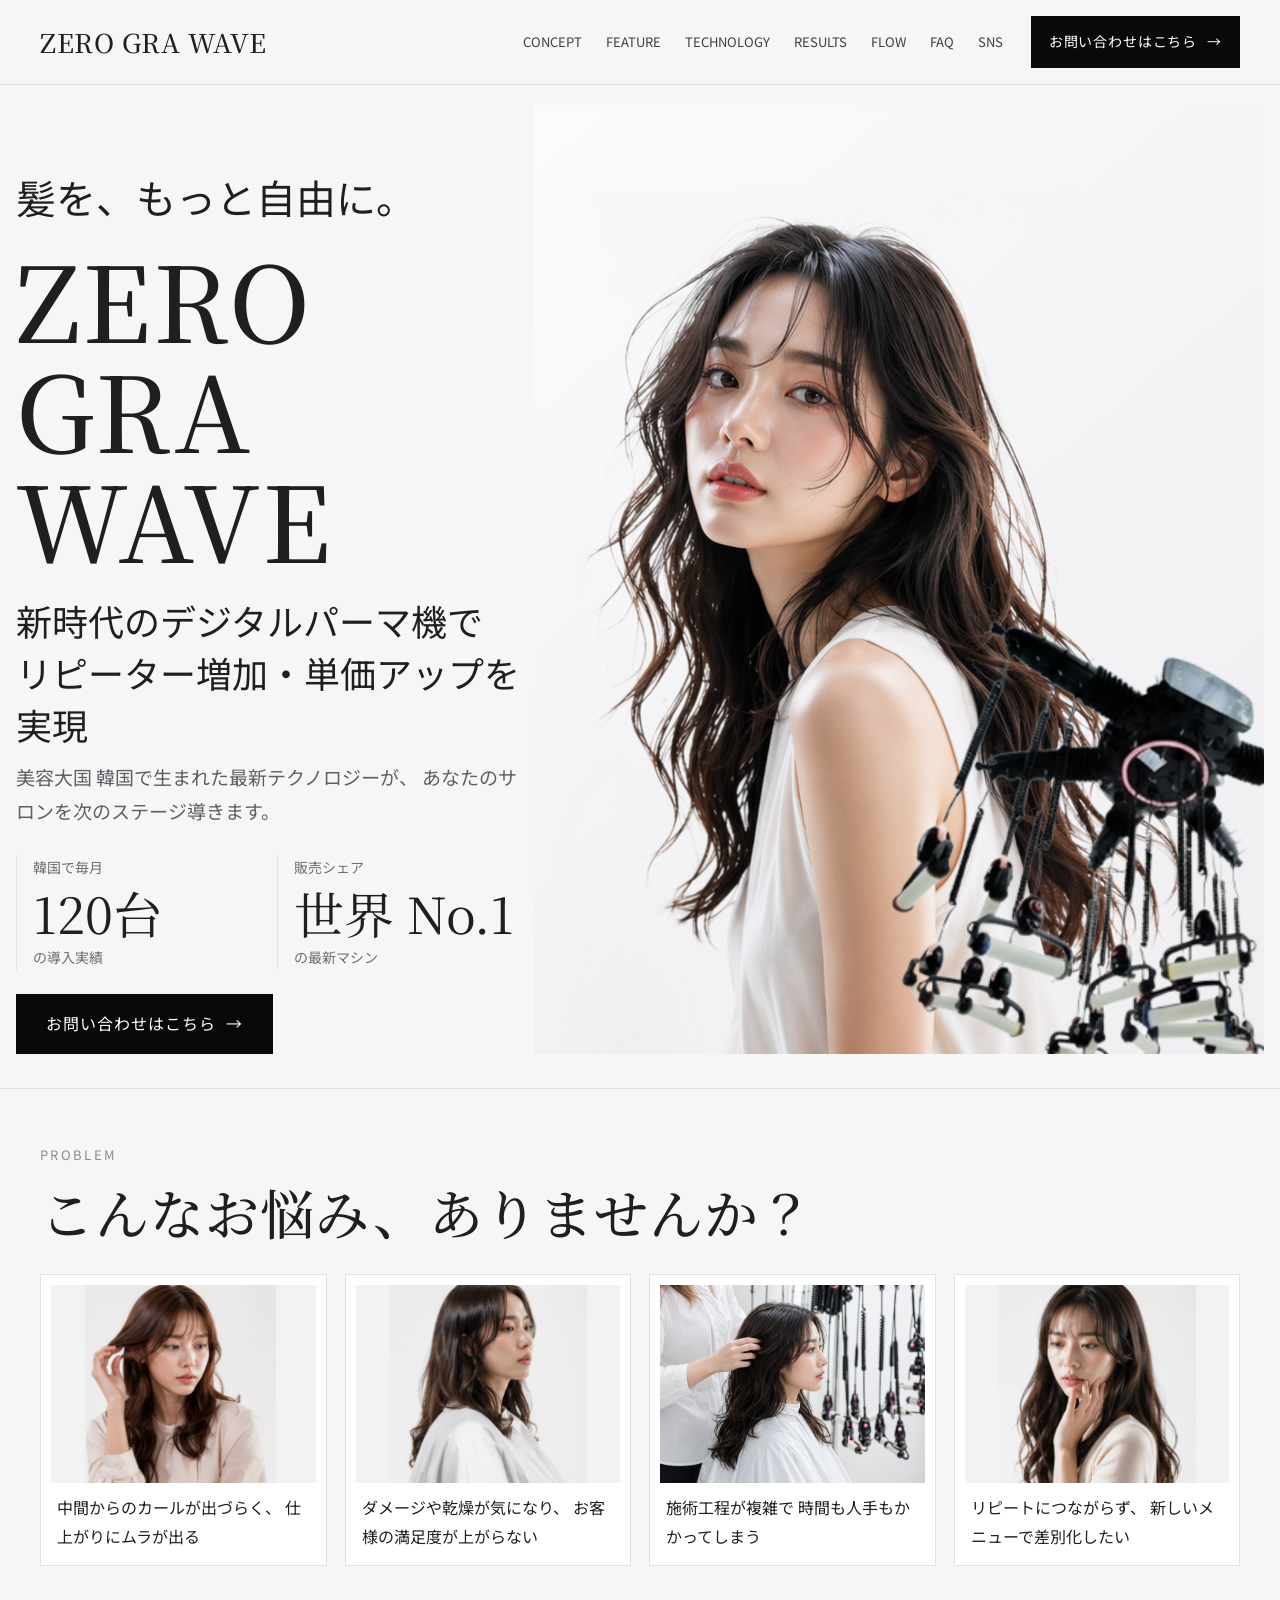
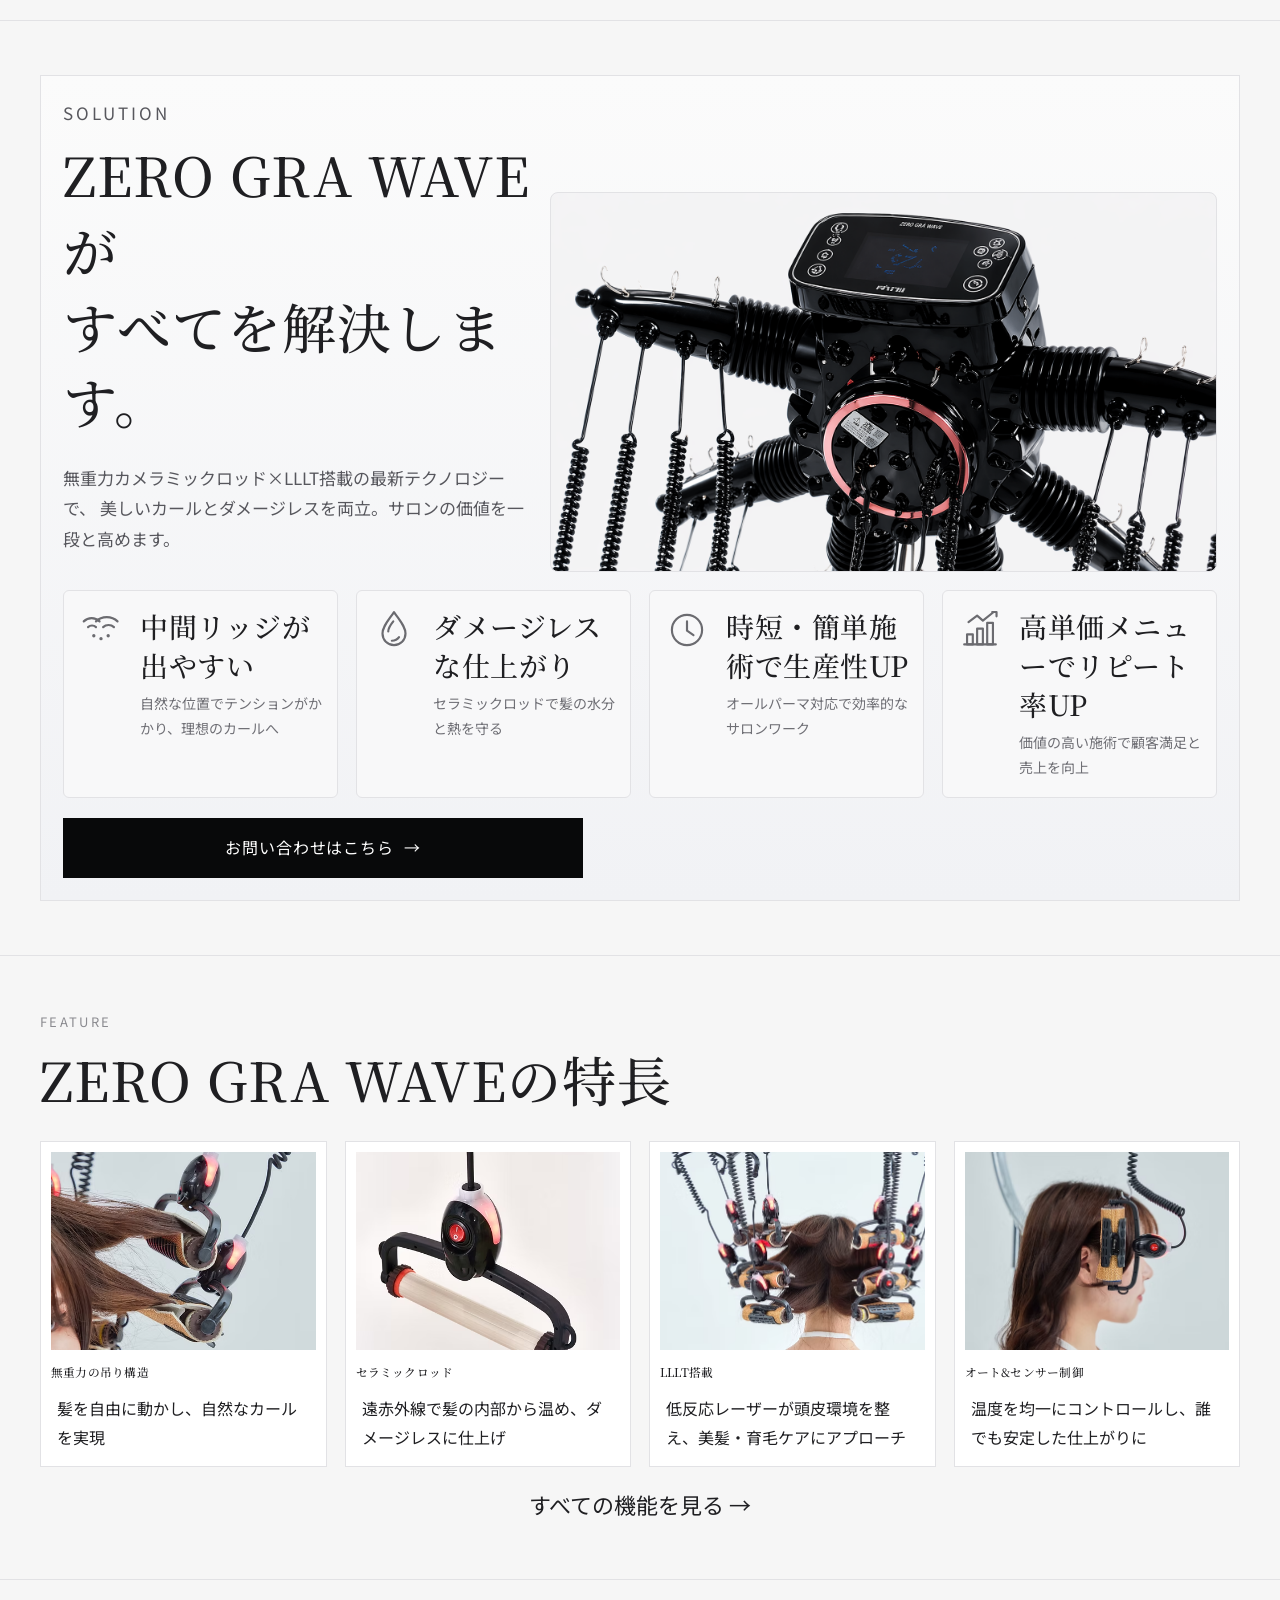
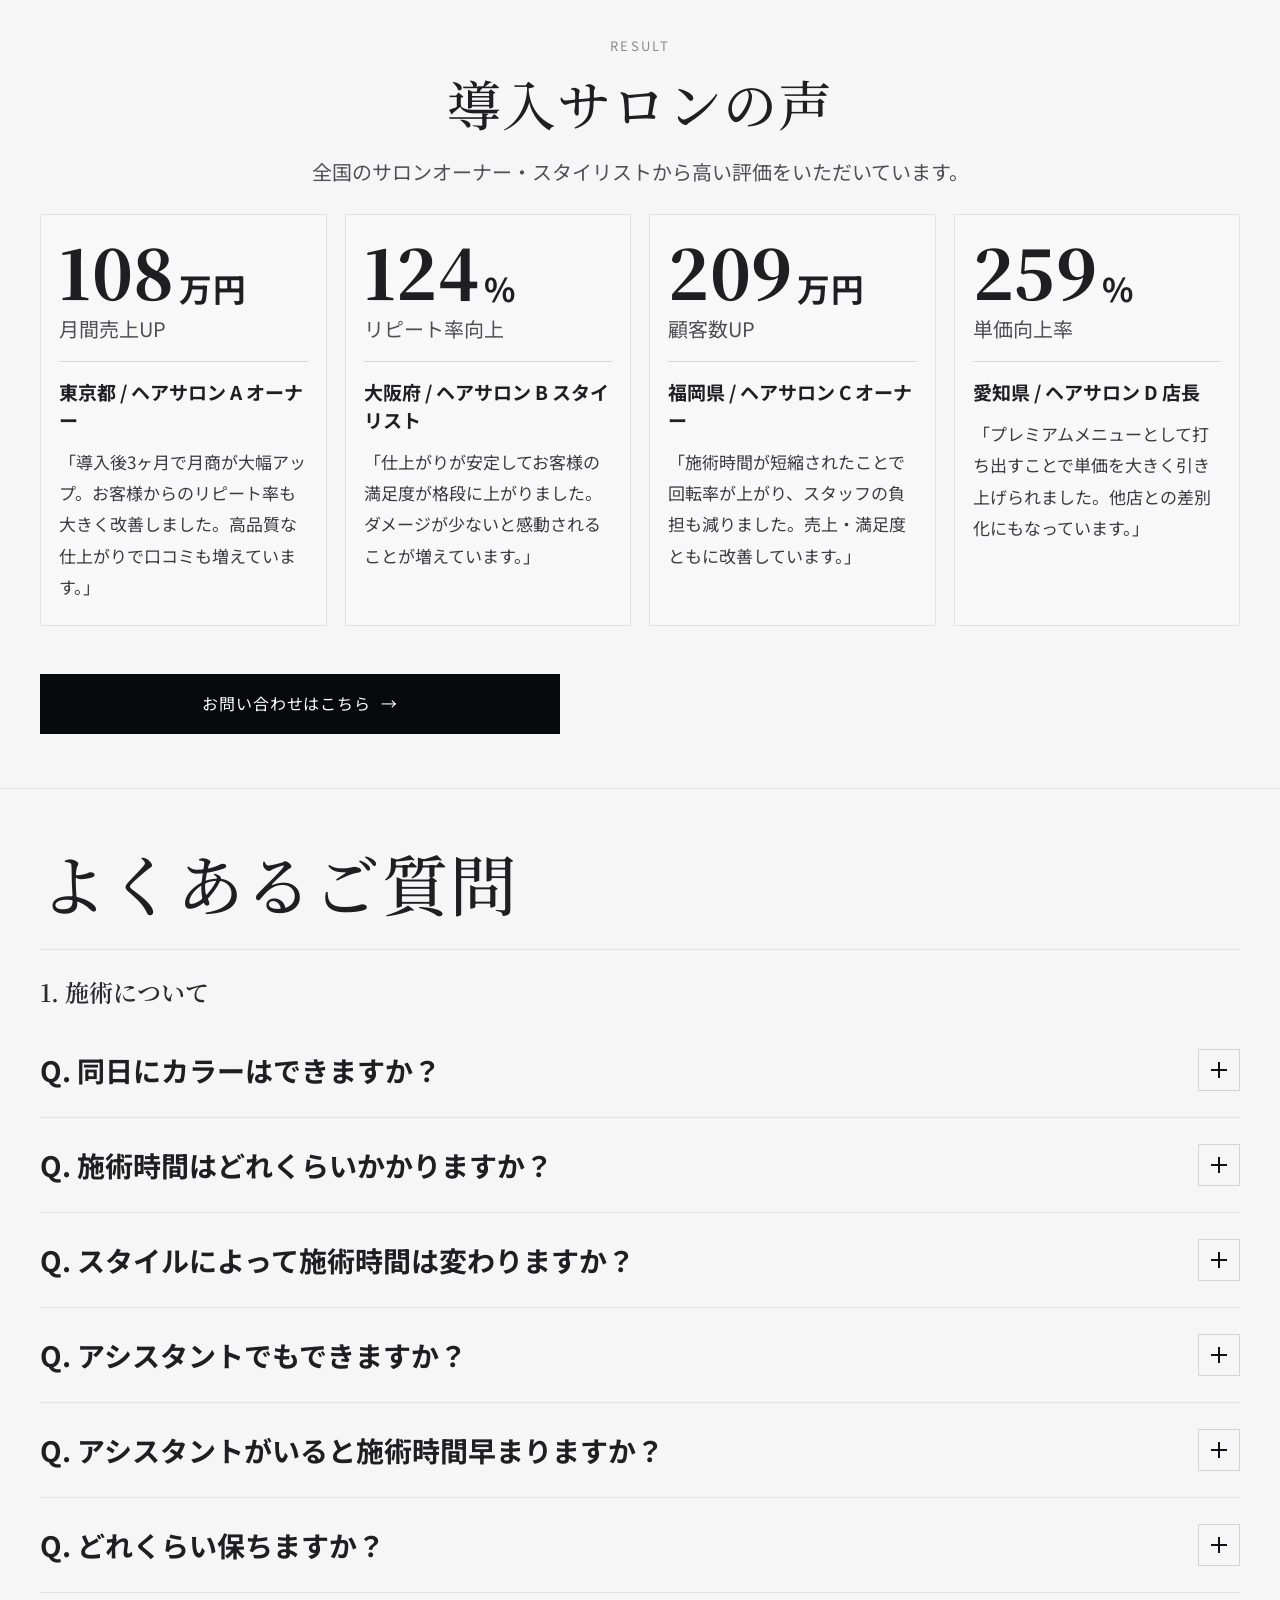
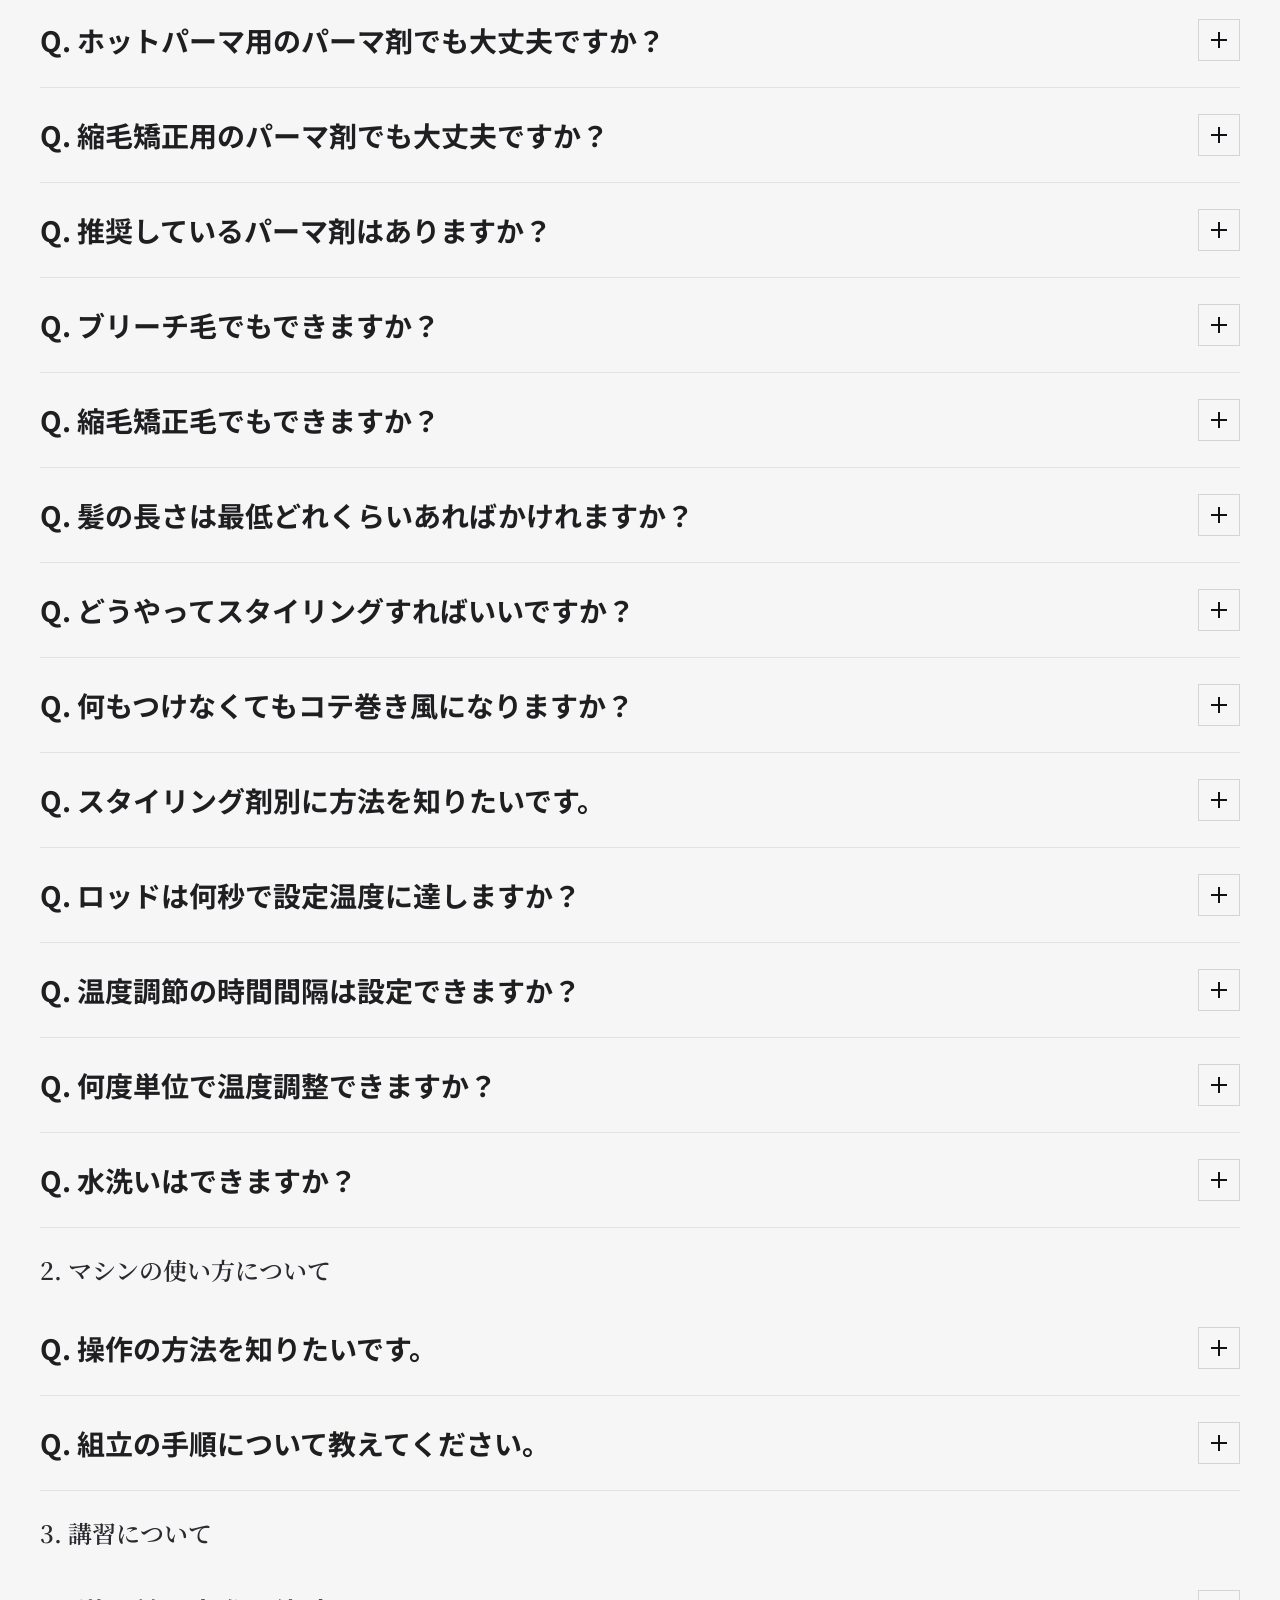
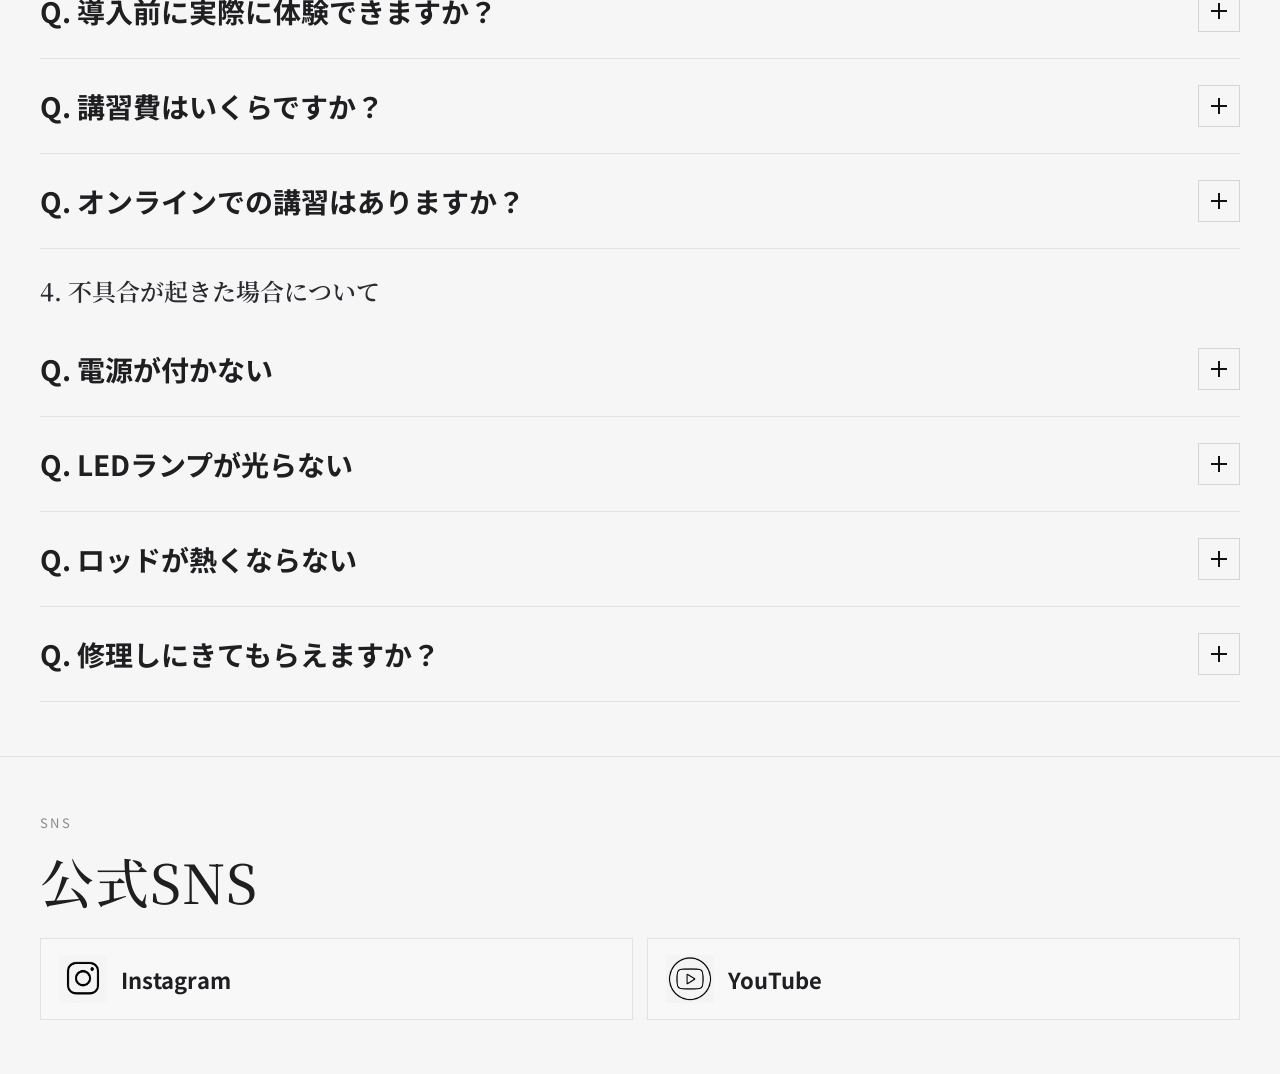
==== zerogra_hp_codex/index.html @ a9824532 "Add files via upload" ====
﻿<!doctype html>
<html lang="ja">
<head>
  <meta charset="UTF-8" />
  <meta name="viewport" content="width=device-width, initial-scale=1.0" />
  <title>ZERO GRA WAVE</title>
  <link rel="preconnect" href="https://fonts.googleapis.com">
  <link rel="preconnect" href="https://fonts.gstatic.com" crossorigin>
  <link href="https://fonts.googleapis.com/css2?family=Noto+Serif+JP:wght@400;500;700&family=Noto+Sans+JP:wght@400;500;700&display=swap" rel="stylesheet">
  <link rel="stylesheet" href="./style.css" />
</head>
<body>
  <header class="site-header">
    <div class="container header-inner">
      <a class="logo" href="#">ZERO GRA WAVE</a>
      <nav class="gnav" aria-label="グローバルナビゲーション">
        <a href="#concept">CONCEPT</a>
        <a href="#feature">FEATURE</a>
        <a href="#technology">TECHNOLOGY</a>
        <a href="#results">RESULTS</a>
        <a href="#flow">FLOW</a>
        <a href="#faq">FAQ</a>
        <a href="#sns">SNS</a>
      </nav>
      <div class="mobile-quick-links" aria-label="モバイルクイックリンク">
        <a href="#faq">FAQ</a>
        <a href="#sns">SNS</a>
      </div>
      <a class="btn btn-sm" href="./contact.html">お問い合わせはこちら</a>
      <button class="menu-btn" aria-label="メニューを開く">☰</button>
    </div>
  </header>

  <main>
    <section class="hero" id="concept">
      <div class="container hero-grid">
        <div class="hero-copy">
          <p class="kicker">髪を、もっと自由に。</p>
          <h1>ZERO GRA<br />WAVE</h1>
          <p class="lead">新時代のデジタルパーマ機で<br />リピーター増加・単価アップを実現</p>
          <p class="sub">美容大国 韓国で生まれた最新テクノロジーが、
            あなたのサロンを次のステージ導きます。</p>

          <div class="stats">
            <div>
              <p class="stats-label">韓国で毎月</p>
              <p class="stats-num">120台</p>
              <p class="stats-label">の導入実績</p>
            </div>
            <div>
              <p class="stats-label">販売シェア</p>
              <p class="stats-num">世界 No.1</p>
              <p class="stats-label">の最新マシン</p>
            </div>
          </div>

          <a class="btn" href="./contact.html">お問い合わせはこちら</a>
        </div>

        <div class="hero-visual" aria-hidden="true">
          <div class="portrait"></div>
          <div class="machine"></div>
        </div>
      </div>
    </section>

    <section class="problem section-block" id="technology">
      <div class="container">
        <p class="section-label">PROBLEM</p>
        <h2>こんなお悩み、ありませんか？</h2>
        <div class="problem-grid">
          <article class="tile">
            <div class="thumb problem-1"></div>
            <p>中間からのカールが出づらく、
              仕上がりにムラが出る</p>
          </article>
          <article class="tile">
            <div class="thumb problem-2"></div>
            <p>ダメージや乾燥が気になり、
              お客様の満足度が上がらない</p>
          </article>
          <article class="tile">
            <div class="thumb problem-3"></div>
            <p>施術工程が複雑で
              時間も人手もかかってしまう</p>
          </article>
          <article class="tile">
            <div class="thumb problem-4"></div>
            <p>リピートにつながらず、
              新しいメニューで差別化したい</p>
          </article>
        </div>
      </div>
    </section>

    <section class="solution section-block" id="flow">
      <div class="container solution-wrap">
        <div class="solution-top">
          <div class="solution-head">
            <p class="section-label">SOLUTION</p>
            <h2>ZERO GRA WAVEが<br />すべてを解決します。</h2>
            <p>無重力カメラミックロッド×LLLT搭載の最新テクノロジーで、
              美しいカールとダメージレスを両立。サロンの価値を一段と高めます。</p>
          </div>
          <div class="solution-machine" aria-hidden="true"></div>
        </div>

        <div class="benefit-grid">
          <article>
            <div class="benefit-item">
              <img src="./assets/icons/icon-ridge.svg" alt="" />
              <div>
                <h3>中間リッジが出やすい</h3>
                <p>自然な位置でテンションがかかり、理想のカールへ</p>
              </div>
            </div>
          </article>
          <article>
            <div class="benefit-item">
              <img src="./assets/icons/icon-drop.svg" alt="" />
              <div>
                <h3>ダメージレスな仕上がり</h3>
                <p>セラミックロッドで髪の水分と熱を守る</p>
              </div>
            </div>
          </article>
          <article>
            <div class="benefit-item">
              <img src="./assets/icons/icon-clock.svg" alt="" />
              <div>
                <h3>時短・簡単施術で生産性UP</h3>
                <p>オールパーマ対応で効率的なサロンワーク</p>
              </div>
            </div>
          </article>
          <article>
            <div class="benefit-item">
              <img src="./assets/icons/icon-growth.svg" alt="" />
              <div>
                <h3>高単価メニューでリピート率UP</h3>
                <p>価値の高い施術で顧客満足と売上を向上</p>
              </div>
            </div>
          </article>
        </div>

        <a class="btn btn-wide" href="./contact.html">お問い合わせはこちら</a>
      </div>
    </section>

    <section class="feature section-block" id="feature">
      <div class="container">
        <p class="section-label">FEATURE</p>
        <h2>ZERO GRA WAVEの特長</h2>
        <div class="feature-grid">
          <article class="card">
            <div class="thumb feature-1"></div>
            <div class="card-copy">
              <h3>無重力の吊り構造</h3>
              <p>髪を自由に動かし、自然なカールを実現</p>
            </div>
          </article>
          <article class="card">
            <div class="thumb feature-2"></div>
            <div class="card-copy">
              <h3>セラミックロッド</h3>
              <p>遠赤外線で髪の内部から温め、ダメージレスに仕上げ</p>
            </div>
          </article>
          <article class="card">
            <div class="thumb feature-3"></div>
            <div class="card-copy">
              <h3>LLLT搭載</h3>
              <p>低反応レーザーが頭皮環境を整え、美髪・育毛ケアにアプローチ</p>
            </div>
          </article>
          <article class="card">
            <div class="thumb feature-4"></div>
            <div class="card-copy">
              <h3>オート&センサー制御</h3>
              <p>温度を均一にコントロールし、誰でも安定した仕上がりに</p>
            </div>
          </article>
        </div>
        <a class="text-link" href="#">すべての機能を見る →</a>
      </div>
    </section>

    <section class="results section-block" id="results">
      <div class="container">
        <p class="section-label">RESULT</p>
        <h2>導入サロンの声</h2>
        <p class="results-intro">全国のサロンオーナー・スタイリストから高い評価をいただいています。</p>
        <div class="results-grid">
          <article class="voice">
            <p class="result-metric">108<span>万円</span></p>
            <p class="result-label">月間売上UP</p>
            <p class="result-owner">東京都 / ヘアサロン A オーナー</p>
            <p class="result-quote">「導入後3ヶ月で月商が大幅アップ。お客様からのリピート率も大きく改善しました。高品質な仕上がりで口コミも増えています。」</p>
          </article>
          <article class="voice">
            <p class="result-metric">124<span>%</span></p>
            <p class="result-label">リピート率向上</p>
            <p class="result-owner">大阪府 / ヘアサロン B スタイリスト</p>
            <p class="result-quote">「仕上がりが安定してお客様の満足度が格段に上がりました。ダメージが少ないと感動されることが増えています。」</p>
          </article>
          <article class="voice">
            <p class="result-metric">209<span>万円</span></p>
            <p class="result-label">顧客数UP</p>
            <p class="result-owner">福岡県 / ヘアサロン C オーナー</p>
            <p class="result-quote">「施術時間が短縮されたことで回転率が上がり、スタッフの負担も減りました。売上・満足度ともに改善しています。」</p>
          </article>
          <article class="voice">
            <p class="result-metric">259<span>%</span></p>
            <p class="result-label">単価向上率</p>
            <p class="result-owner">愛知県 / ヘアサロン D 店長</p>
            <p class="result-quote">「プレミアムメニューとして打ち出すことで単価を大きく引き上げられました。他店との差別化にもなっています。」</p>
          </article>
        </div>

        <div class="cta-last">
          <a class="btn btn-wide" href="./contact.html">お問い合わせはこちら</a>
        </div>
      </div>
    </section>

    <section class="faq section-block" id="faq">
      <div class="container">
        <h2>よくあるご質問</h2>

        <div class="faq-list">
          <p class="faq-group-title">1. 施術について</p>

          <details class="faq-item">
            <summary>
              <span class="faq-question">Q. 同日にカラーはできますか？</span>
              <span class="faq-toggle" aria-hidden="true"></span>
            </summary>
            <div class="faq-answer">
              A. 可能です。トーンダウン〜明度そのままは同日可能です。かなりのトーンアップの場合は明度別の日がおすすめです。
            </div>
          </details>

          <details class="faq-item">
            <summary>
              <span class="faq-question">Q. 施術時間はどれくらいかかりますか？</span>
              <span class="faq-toggle" aria-hidden="true"></span>
            </summary>
            <div class="faq-answer">
              A. カットとパーマで2h〜3h程度です。
            </div>
          </details>

          <details class="faq-item">
            <summary>
              <span class="faq-question">Q. スタイルによって施術時間は変わりますか？</span>
              <span class="faq-toggle" aria-hidden="true"></span>
            </summary>
            <div class="faq-answer">
              A. ロッド数や薬剤放置時間、レングスによるドライの時間により多少の変動があるかと思います。
            </div>
          </details>

          <details class="faq-item">
            <summary>
              <span class="faq-question">Q. アシスタントでもできますか？</span>
              <span class="faq-toggle" aria-hidden="true"></span>
            </summary>
            <div class="faq-answer">
              A. ワインディング、毛髪診断が出来れば可能です。（ベースカットは別）
            </div>
          </details>

          <details class="faq-item">
            <summary>
              <span class="faq-question">Q. アシスタントがいると施術時間早まりますか？</span>
              <span class="faq-toggle" aria-hidden="true"></span>
            </summary>
            <div class="faq-answer">
              A. アシスタントの有無にあまり関わらないですが2人でのワインディングや塗布によるスピードアップは見込めます。
            </div>
          </details>

          <details class="faq-item">
            <summary>
              <span class="faq-question">Q. どれくらい保ちますか？</span>
              <span class="faq-toggle" aria-hidden="true"></span>
            </summary>
            <div class="faq-answer">
              A. 4ヶ月〜6ヶ月です（ホームケアの方法やスタイルによって変わります）。
            </div>
          </details>

          <details class="faq-item">
            <summary>
              <span class="faq-question">Q. ホットパーマ用のパーマ剤でも大丈夫ですか？</span>
              <span class="faq-toggle" aria-hidden="true"></span>
            </summary>
            <div class="faq-answer">
              A. メーカー推奨のデジタルパーマ可能なものであれば可能です。つけ巻きは故障の原因となる為お控えください。
            </div>
          </details>

          <details class="faq-item">
            <summary>
              <span class="faq-question">Q. 縮毛矯正用のパーマ剤でも大丈夫ですか？</span>
              <span class="faq-toggle" aria-hidden="true"></span>
            </summary>
            <div class="faq-answer">
              A. 使い慣れた物をご使用ください。またはディーラー様へお問い合わせください。
            </div>
          </details>

          <details class="faq-item">
            <summary>
              <span class="faq-question">Q. 推奨しているパーマ剤はありますか？</span>
              <span class="faq-toggle" aria-hidden="true"></span>
            </summary>
            <div class="faq-answer">
              A. 使い慣れた物をご使用ください。またはディーラー様へお問い合わせください。
            </div>
          </details>

          <details class="faq-item">
            <summary>
              <span class="faq-question">Q. ブリーチ毛でもできますか？</span>
              <span class="faq-toggle" aria-hidden="true"></span>
            </summary>
            <div class="faq-answer">
              A. お勧めはしないです。痛むリスクが高く薬剤選定がかなり難しいです。
            </div>
          </details>

          <details class="faq-item">
            <summary>
              <span class="faq-question">Q. 縮毛矯正毛でもできますか？</span>
              <span class="faq-toggle" aria-hidden="true"></span>
            </summary>
            <div class="faq-answer">
              A. お勧めはしないです。痛むリスクが高く薬剤選定がかなり難しいです。
            </div>
          </details>

          <details class="faq-item">
            <summary>
              <span class="faq-question">Q. 髪の長さは最低どれくらいあればかけれますか？</span>
              <span class="faq-toggle" aria-hidden="true"></span>
            </summary>
            <div class="faq-answer">
              A. 無重力状態で施術できる長さが必要なのでミディアムヘアロングヘアおすすめです。
            </div>
          </details>

          <details class="faq-item">
            <summary>
              <span class="faq-question">Q. どうやってスタイリングすればいいですか？</span>
              <span class="faq-toggle" aria-hidden="true"></span>
            </summary>
            <div class="faq-answer">
              A. 内巻きや外巻きに捻ってブローするだけなので簡単です。（仕上げに好みでスタイリング剤つけると尚良いです）コテ巻き風に仕上げるにはオイル、トリートメントムースがおすすめです。
            </div>
          </details>

          <details class="faq-item">
            <summary>
              <span class="faq-question">Q. 何もつけなくてもコテ巻き風になりますか？</span>
              <span class="faq-toggle" aria-hidden="true"></span>
            </summary>
            <div class="faq-answer">
              A. コテで巻いた後にもスタイリング剤をつけるように、スタイリング剤をつけることによってより綺麗なカールやおしゃれな質感をキープしやすくなります。どれも正解です！好みのスタイリング力や質感、によって使い分けていただいて大丈夫です。
            </div>
          </details>

          <details class="faq-item">
            <summary>
              <span class="faq-question">Q. スタイリング剤別に方法を知りたいです。</span>
              <span class="faq-toggle" aria-hidden="true"></span>
            </summary>
            <div class="faq-answer">
              A.
              <ul>
                <li>【オイルの場合】トリートメントオイルでナチュラルな艶感、ウェット感が欲しければスタイリングオイルがおすすめです。</li>
                <li>【クリームの場合】クリームも◎柔らかい質感が好みであればミルク状のクリーム、リッジが欲しければバームなどもおすすめです。</li>
                <li>【ムースの場合】水分が多いムースは1番カールが出やすく、仕上げが苦手な方でも簡単に出しやすくおすすめです。トリートメントムースだとパリッと固まらずに柔らかい手触りで、よりクオリティの高い、リッジのあるコテ巻き風スタイルに仕上がってくれます。</li>
              </ul>
            </div>
          </details>

          <details class="faq-item">
            <summary>
              <span class="faq-question">Q. ロッドは何秒で設定温度に達しますか？</span>
              <span class="faq-toggle" aria-hidden="true"></span>
            </summary>
            <div class="faq-answer">
              A. 約60秒程度で設定温度に到達します。
            </div>
          </details>

          <details class="faq-item">
            <summary>
              <span class="faq-question">Q. 温度調節の時間間隔は設定できますか？</span>
              <span class="faq-toggle" aria-hidden="true"></span>
            </summary>
            <div class="faq-answer">
              A. 1分単位で設定可能です。
            </div>
          </details>

          <details class="faq-item">
            <summary>
              <span class="faq-question">Q. 何度単位で温度調整できますか？</span>
              <span class="faq-toggle" aria-hidden="true"></span>
            </summary>
            <div class="faq-answer">
              A. 5度単位で設定可能です。
            </div>
          </details>

          <details class="faq-item">
            <summary>
              <span class="faq-question">Q. 水洗いはできますか？</span>
              <span class="faq-toggle" aria-hidden="true"></span>
            </summary>
            <div class="faq-answer">
              A. 出来ません。防水機能はございません。
            </div>
          </details>

          <p class="faq-group-title">2. マシンの使い方について</p>

          <details class="faq-item">
            <summary>
              <span class="faq-question">Q. 操作の方法を知りたいです。</span>
              <span class="faq-toggle" aria-hidden="true"></span>
            </summary>
            <div class="faq-answer">
              A. サイト内の動画リンクよりご確認ください。
            </div>
          </details>

          <details class="faq-item">
            <summary>
              <span class="faq-question">Q. 組立の手順について教えてください。</span>
              <span class="faq-toggle" aria-hidden="true"></span>
            </summary>
            <div class="faq-answer">
              A. サイト内の動画リンクよりご確認ください。
            </div>
          </details>

          <p class="faq-group-title">3. 講習について</p>

          <details class="faq-item">
            <summary>
              <span class="faq-question">Q. 導入前に実際に体験できますか？</span>
              <span class="faq-toggle" aria-hidden="true"></span>
            </summary>
            <div class="faq-answer">
              A. 正規代理店へお問い合わせください。
            </div>
          </details>

          <details class="faq-item">
            <summary>
              <span class="faq-question">Q. 講習費はいくらですか？</span>
              <span class="faq-toggle" aria-hidden="true"></span>
            </summary>
            <div class="faq-answer">
              A. 正規代理店へお問い合わせください。
            </div>
          </details>

          <details class="faq-item">
            <summary>
              <span class="faq-question">Q. オンラインでの講習はありますか？</span>
              <span class="faq-toggle" aria-hidden="true"></span>
            </summary>
            <div class="faq-answer">
              A. 現在準備中です。
            </div>
          </details>

          <p class="faq-group-title">4. 不具合が起きた場合について</p>

          <details class="faq-item">
            <summary>
              <span class="faq-question">Q. 電源が付かない</span>
              <span class="faq-toggle" aria-hidden="true"></span>
            </summary>
            <div class="faq-answer">
              A. コンセントが差さっているかご確認下さい。
            </div>
          </details>

          <details class="faq-item">
            <summary>
              <span class="faq-question">Q. LEDランプが光らない</span>
              <span class="faq-toggle" aria-hidden="true"></span>
            </summary>
            <div class="faq-answer">
              A. ロッドの左右がきちんと差し込まれているかご確認ください。
            </div>
          </details>

          <details class="faq-item">
            <summary>
              <span class="faq-question">Q. ロッドが熱くならない</span>
              <span class="faq-toggle" aria-hidden="true"></span>
            </summary>
            <div class="faq-answer">
              A. ロッドの左右がきちんと差し込まれているかご確認ください。
            </div>
          </details>

          <details class="faq-item">
            <summary>
              <span class="faq-question">Q. 修理しにきてもらえますか？</span>
              <span class="faq-toggle" aria-hidden="true"></span>
            </summary>
            <div class="faq-answer">
              A. 故障かなと思った場合、まずは購入された販売会社へ問い合わせをお願いします。本体の故障の場合は代替品と交換致します。
            </div>
          </details>
        </div>
      </div>
    </section>

    <section class="sns section-block" id="sns">
      <div class="container">
        <p class="section-label">SNS</p>
        <h2>公式SNS</h2>
        <div class="sns-grid">
          <a class="sns-card" href="https://www.instagram.com/zero_gra_wave/" target="_blank" rel="noopener noreferrer">
            <img src="./assets/icons/sns-instagram.png" alt="Instagram" />
            <span>Instagram</span>
          </a>
          <a class="sns-card" href="https://www.youtube.com/@ZEROGRAWAVE-qj7wd" target="_blank" rel="noopener noreferrer">
            <img src="./assets/icons/sns-youtube.png" alt="YouTube" />
            <span>YouTube</span>
          </a>
        </div>
      </div>
    </section>
  </main>
</body>
</html>
---- zerogra_hp_codex/style.css ----
﻿:root {
  --bg: #f6f6f6;
  --surface: #ffffff;
  --text: #1f1f22;
  --muted: #6f6f75;
  --line: #e2e2e5;
  --accent: #08090a;
  --max: 1200px;
}

* {
  box-sizing: border-box;
}

body {
  margin: 0;
  color: var(--text);
  font-family: "Noto Sans JP", sans-serif;
  background: var(--bg);
  line-height: 1.8;
}

img {
  max-width: 100%;
  display: block;
}

h1,
h2,
h3,
.logo {
  font-family: "Noto Serif JP", serif;
  font-weight: 500;
  letter-spacing: 0.02em;
}

.container {
  width: min(100% - 32px, var(--max));
  margin-inline: auto;
}

.site-header {
  position: sticky;
  top: 0;
  z-index: 10;
  background: rgba(246, 246, 246, 0.96);
  backdrop-filter: blur(6px);
  border-bottom: 1px solid var(--line);
}

.header-inner {
  height: 84px;
  display: flex;
  align-items: center;
  gap: 28px;
}

.logo {
  font-size: 2.6rem;
  text-decoration: none;
  color: var(--text);
  white-space: nowrap;
}

.gnav {
  margin-left: auto;
  display: flex;
  gap: 24px;
}

.gnav a {
  font-size: 1.3rem;
  color: #3f3f45;
  text-decoration: none;
}

.mobile-quick-links {
  display: none;
}

.btn {
  display: inline-flex;
  align-items: center;
  justify-content: center;
  background: var(--accent);
  color: #fff;
  text-decoration: none;
  min-height: 60px;
  padding: 0 30px;
  font-size: 1.6rem;
  letter-spacing: 0.06em;
}

.btn::after {
  content: "→";
  margin-left: 10px;
}

.btn-sm {
  min-height: 52px;
  font-size: 1.4rem;
  padding: 0 18px;
}

.menu-btn {
  display: none;
  background: transparent;
  border: 0;
  font-size: 2.8rem;
  color: #444;
}

.hero {
  padding: 20px 0 34px;
}

.hero .container {
  width: min(100% - 32px, 1320px);
}

.hero-grid {
  display: grid;
  grid-template-columns: 0.82fr 1.18fr;
  gap: 10px;
  align-items: stretch;
}

.hero-copy {
  padding-top: 56px;
  max-width: 560px;
  position: relative;
  z-index: 2;
}

.kicker {
  font-size: 4rem;
  margin: 0;
}

h1 {
  font-size: clamp(7.2rem, 8.2vw, 11.4rem);
  line-height: 1.05;
  margin: 10px 0 20px;
}

.lead {
  font-size: 3.6rem;
  margin: 0 0 10px;
  line-height: 1.45;
}

.sub {
  font-size: 1.9rem;
  color: #5f5f66;
  margin: 0 0 26px;
}

.stats {
  display: grid;
  grid-template-columns: repeat(2, 1fr);
  gap: 14px;
  margin-bottom: 24px;
}

.stats > div {
  border-left: 1px solid var(--line);
  padding-left: 16px;
}

.stats-label {
  margin: 0;
  color: var(--muted);
  font-size: 1.4rem;
}

.stats-num {
  margin: 5px 0;
  font-size: 5rem;
  line-height: 1.1;
  font-family: "Noto Serif JP", serif;
}

.hero-visual {
  min-height: 780px;
  position: relative;
  border-radius: 0;
  overflow: hidden;
  background: linear-gradient(140deg, #fbfbfc 0%, #f3f3f6 55%, #efeff2 100%);
  border: 0;
}

.portrait {
  position: absolute;
  inset: -2% 8% -2% -8%;
  background-image: url("./assets/zero_gra_wave_main_visual_web_transparent.png");
  background-repeat: no-repeat;
  background-position: 58% bottom;
  background-size: 108% auto;
}

.machine {
  position: absolute;
  right: -24%;
  bottom: -10%;
  width: 80%;
  aspect-ratio: 1/1;
  background-image: url("./assets/machine_full_transparent.png");
  background-repeat: no-repeat;
  background-position: center bottom;
  background-size: contain;
}

.section-block {
  padding: 54px 0;
  border-top: 1px solid var(--line);
}

.section-label {
  margin: 0;
  font-size: 1.3rem;
  letter-spacing: 0.18em;
  color: #8b8b90;
}

h2 {
  margin: 8px 0 24px;
  font-size: clamp(3.4rem, 4.8vw, 5.4rem);
  line-height: 1.4;
}

.problem-grid,
.feature-grid,
.results-grid,
.benefit-grid {
  display: grid;
  gap: 18px;
}

.problem-grid,
.feature-grid,
.results-grid {
  grid-template-columns: repeat(4, 1fr);
}

.tile,
.card,
.voice {
  background: var(--surface);
  border: 1px solid var(--line);
  padding: 10px;
}

.tile p,
.card p,
.voice p {
  font-size: 1.6rem;
  margin: 10px 6px 4px;
}

.thumb,
.voice-photo {
  aspect-ratio: 4 / 3;
  background-size: cover;
  background-position: center;
  background-repeat: no-repeat;
}

.problem-1 {
  background-image: url("./assets/zero_gra_wave_problem_01_web_transparent.png");
  background-color: #f2f2f2;
  background-size: contain;
}

.problem-2 {
  background-image: url("./assets/zero_gra_wave_problem_02_web_transparent.png");
  background-color: #f2f2f2;
  background-size: contain;
}

.problem-3 {
  background-image: url("./assets/zero_gra_wave_problem_05_web_transparent.png");
  background-color: #f2f2f2;
}

.problem-4 {
  background-image: url("./assets/zero_gra_wave_problem_04_web_transparent.png");
  background-color: #f2f2f2;
  background-size: contain;
}

.feature-1 { background-image: url("./assets/machine_structure_detail.png"); }
.feature-2 { background-image: url("./assets/machine_cable_detail.png"); }
.feature-3 { background-image: url("./assets/machine_lllt_unit.png"); }
.feature-4 { background-image: url("./assets/machine_sensor_panel.png"); }

.voice-1 { background-image: url("./assets/zero_gra_wave_problem_01_web_transparent.png"); }
.voice-2 { background-image: url("./assets/zero_gra_wave_problem_02_web_transparent.png"); }
.voice-3 { background-image: url("./assets/zero_gra_wave_problem_04_web_transparent.png"); }
.voice-4 { background-image: url("./assets/zero_gra_wave_main_visual_web_transparent.png"); }

.solution-wrap {
  border: 1px solid var(--line);
  background: linear-gradient(#fbfbfb, #f1f2f5);
  padding: 22px;
}

.solution-top {
  display: grid;
  grid-template-columns: 0.95fr 1.35fr;
  gap: 18px;
  align-items: end;
}

.solution-head p {
  font-size: 1.7rem;
  color: #57575d;
}

.solution-machine {
  height: 380px;
  border: 1px solid var(--line);
  border-radius: 8px;
  background-color: #eef1f4;
  background-image: url("./assets/zero_gra_wave_problem_06_web_transparent.png");
  background-position: center 58%;
  background-size: cover;
  background-repeat: no-repeat;
}

.benefit-grid {
  grid-template-columns: repeat(4, 1fr);
  margin-top: 18px;
}

.benefit-grid article {
  background: #f8f8f9;
  border: 1px solid var(--line);
  border-radius: 6px;
  padding: 16px 14px;
}

.benefit-item {
  display: grid;
  grid-template-columns: 48px 1fr;
  gap: 14px;
  align-items: start;
}

.benefit-item img {
  width: 46px;
  height: 46px;
}

.benefit-grid h3 {
  font-size: 2.8rem;
  margin: 0 0 6px;
  line-height: 1.4;
}

.benefit-grid p {
  margin: 0;
  font-size: 1.4rem;
  color: var(--muted);
}

.btn-wide {
  width: min(520px, 100%);
  margin: 20px auto 0;
}

.text-link {
  margin: 18px auto 0;
  display: block;
  width: fit-content;
  color: var(--text);
  text-decoration: none;
  font-size: 2.2rem;
}

.results h2 {
  margin-bottom: 14px;
  text-align: center;
}

.results .section-label {
  text-align: center;
}

.results-intro {
  margin: 0 0 24px;
  text-align: center;
  color: #4f4f56;
  font-size: 2rem;
}

.results-grid .voice {
  background: #f8f8f9;
  border: 1px solid var(--line);
  padding: 22px 18px;
}

.results-grid .voice .result-metric {
  margin: 0;
  font-family: "Noto Serif JP", serif;
  display: flex;
  align-items: flex-end;
  gap: 0.06em;
  white-space: nowrap;
  font-size: clamp(6.8rem, 5vw, 11rem);
  font-weight: 800;
  line-height: 1;
  letter-spacing: 0.01em;
}

.results-grid .voice .result-metric span {
  font-family: "Noto Sans JP", sans-serif;
  font-size: 0.48em;
  font-weight: 700;
  line-height: 1.05;
}

.results-grid .voice .result-label {
  margin: 6px 0 16px;
  padding-bottom: 14px;
  border-bottom: 1px solid #d7d7db;
  color: #4f4f56;
  font-size: 2rem;
}

.results-grid .voice .result-owner {
  margin: 0 0 12px;
  font-size: 1.9rem;
  font-weight: 700;
  line-height: 1.45;
}

.results-grid .voice .result-quote {
  margin: 0;
  font-size: 1.7rem;
  line-height: 1.85;
  color: #3a3a40;
}

.cta-last {
  margin-top: 28px;
}

.faq h2 {
  margin: 0 0 26px;
  font-size: clamp(4.2rem, 5.2vw, 7rem);
  line-height: 1.2;
}

.faq-list {
  border-top: 1px solid var(--line);
}

.faq-group-title {
  margin: 0;
  padding: 20px 0 10px;
  font-family: "Noto Serif JP", serif;
  font-size: 2.4rem;
  font-weight: 600;
  color: #2a2a30;
}

.faq-item {
  border-bottom: 1px solid var(--line);
}

.faq-item summary {
  list-style: none;
  display: flex;
  align-items: center;
  justify-content: space-between;
  gap: 18px;
  padding: 26px 0;
  cursor: pointer;
}

.faq-item summary::-webkit-details-marker {
  display: none;
}

.faq-question {
  font-size: 2.8rem;
  font-weight: 700;
  line-height: 1.45;
}

.faq-toggle {
  width: 42px;
  height: 42px;
  border: 1px solid #d3d3d8;
  position: relative;
  flex-shrink: 0;
}

.faq-toggle::before,
.faq-toggle::after {
  content: "";
  position: absolute;
  left: 50%;
  top: 50%;
  background: #121216;
  transform: translate(-50%, -50%);
}

.faq-toggle::before {
  width: 16px;
  height: 2px;
}

.faq-toggle::after {
  width: 2px;
  height: 16px;
}

.faq-item[open] .faq-toggle::after {
  display: none;
}

.faq-answer {
  padding: 0 64px 24px 0;
  color: #44444b;
  font-size: 2rem;
  line-height: 1.9;
}

.faq-answer ul {
  margin: 10px 0 0 1.2em;
  padding: 0;
}

.faq-answer li {
  margin: 6px 0;
}

.sns h2 {
  margin: 8px 0 20px;
}

.sns-grid {
  display: grid;
  grid-template-columns: repeat(2, minmax(0, 1fr));
  gap: 14px;
}

.sns-card {
  display: flex;
  align-items: center;
  gap: 14px;
  border: 1px solid var(--line);
  background: #f8f8f9;
  color: var(--text);
  text-decoration: none;
  padding: 16px 18px;
}

.sns-card img {
  width: 48px;
  height: 48px;
  object-fit: contain;
  flex-shrink: 0;
}

.sns-card span {
  font-size: 2.2rem;
  font-weight: 700;
  letter-spacing: 0.01em;
}

html {
  font-size: 62.5%;
}

@media (max-width: 980px) {
  .header-inner {
    height: 70px;
    gap: 12px;
  }

  .logo {
    font-size: 2.4rem;
  }

  .gnav,
  .btn-sm {
    display: none;
  }

  .mobile-quick-links {
    display: flex;
    gap: 12px;
    margin-left: auto;
  }

  .mobile-quick-links a {
    font-size: 1.3rem;
    text-decoration: none;
    color: #3f3f45;
  }

  .menu-btn {
    display: block;
    margin-left: 4px;
  }

  .hero-grid,
  .problem-grid,
  .feature-grid,
  .results-grid,
  .benefit-grid {
    grid-template-columns: 1fr;
  }

  .hero {
    padding: 12px 0 30px;
  }

  .hero-copy {
    padding-top: 0;
    max-width: none;
  }

  .hero-visual {
    min-height: 520px;
    order: -1;
    margin-bottom: 8px;
  }

  .kicker {
    font-size: 2.5rem;
  }

  h1 {
    font-size: clamp(6rem, 12vw, 8.4rem);
    margin-bottom: 12px;
  }

  .lead {
    font-size: 2.7rem;
  }

  .portrait {
    inset: 2% -6% -2% -10%;
    background-position: 60% 6%;
    background-size: 108% auto;
  }

  .machine {
    right: -30%;
    bottom: -14%;
    width: 96%;
  }

  .stats {
    grid-template-columns: 1fr 1fr;
  }

  .stats-num {
    font-size: 3.8rem;
  }

  .solution-machine {
    height: 260px;
    background-position: center;
  }

  .solution-top {
    grid-template-columns: 1fr;
  }

  .benefit-item {
    grid-template-columns: 40px 1fr;
    gap: 10px;
  }

  .benefit-item img {
    width: 38px;
    height: 38px;
  }

  .benefit-grid h3 {
    font-size: 2.2rem;
  }

  .section-block {
    padding: 36px 0;
  }

  h2 {
    font-size: 4rem;
  }

  .tile {
    display: grid;
    grid-template-columns: 110px 1fr;
    gap: 12px;
    align-items: center;
  }

  .tile p,
  .voice p {
    margin: 0;
  }

  .feature-grid .card {
    display: grid;
    grid-template-columns: 110px 1fr;
    gap: 12px;
    align-items: center;
  }

  .feature-grid .card .thumb {
    width: 110px;
    justify-self: start;
  }

  .feature-grid .card h3 {
    margin: 0 0 6px;
    font-size: 2rem;
    line-height: 1.45;
  }

  .feature-grid .card p {
    margin: 0;
    font-size: 1.5rem;
    line-height: 1.65;
  }

  .results-intro {
    font-size: 1.6rem;
    margin-bottom: 16px;
  }

  .results-grid .voice {
    padding: 16px 14px;
  }

  .results-grid .voice .result-metric {
    font-size: 7.2rem;
  }

  .results-grid .voice .result-label {
    font-size: 1.6rem;
    padding-bottom: 10px;
    margin-bottom: 10px;
  }

  .results-grid .voice .result-owner {
    font-size: 1.7rem;
    margin-bottom: 8px;
  }

  .results-grid .voice .result-quote {
    font-size: 1.5rem;
    line-height: 1.75;
  }

  .faq h2 {
    font-size: 4.2rem;
    margin-bottom: 16px;
  }

  .faq-item summary {
    padding: 16px 0;
    gap: 10px;
  }

  .faq-group-title {
    font-size: 1.9rem;
    padding: 16px 0 8px;
  }

  .faq-question {
    font-size: 1.9rem;
    line-height: 1.45;
  }

  .faq-toggle {
    width: 34px;
    height: 34px;
  }

  .faq-answer {
    font-size: 1.5rem;
    line-height: 1.75;
    padding: 0 0 16px 0;
  }

  .sns-grid {
    grid-template-columns: 1fr;
    gap: 10px;
  }

  .sns-card {
    padding: 12px 14px;
  }

  .sns-card img {
    width: 40px;
    height: 40px;
  }

  .sns-card span {
    font-size: 1.8rem;
  }
}
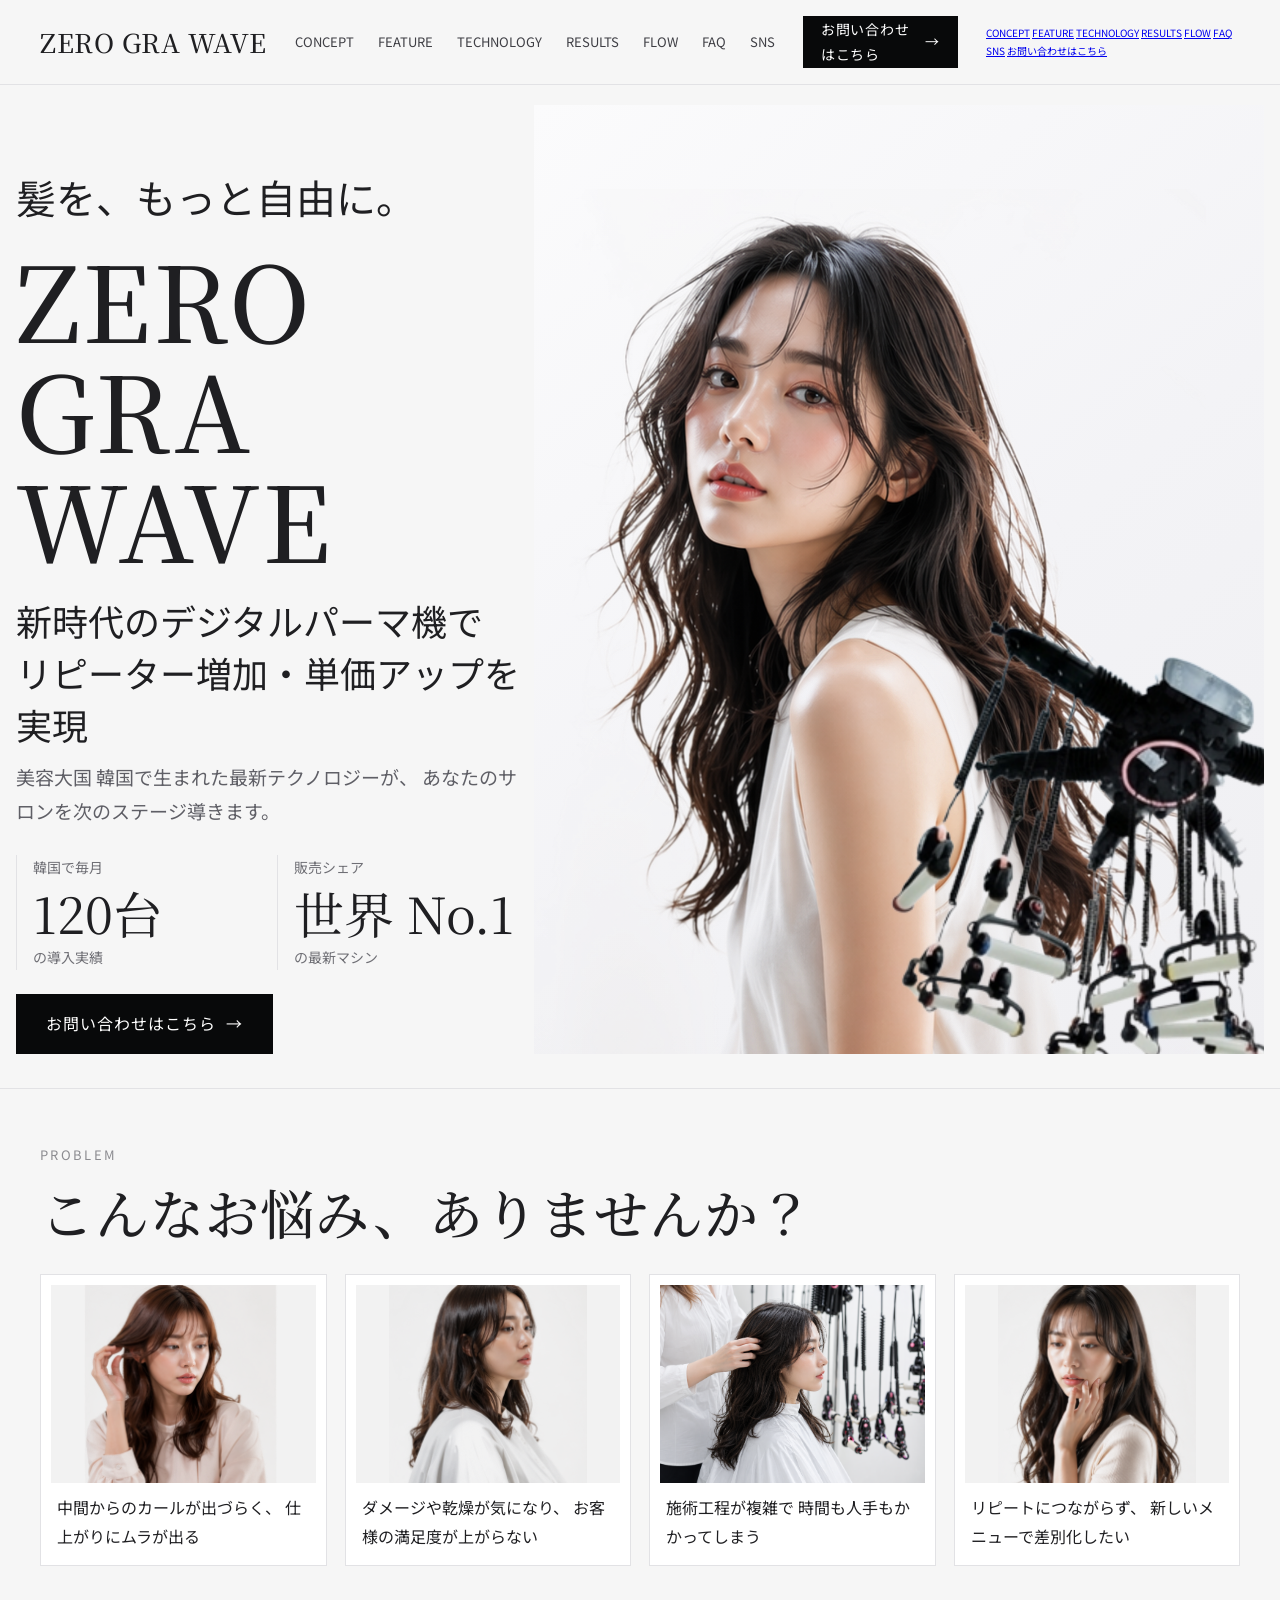
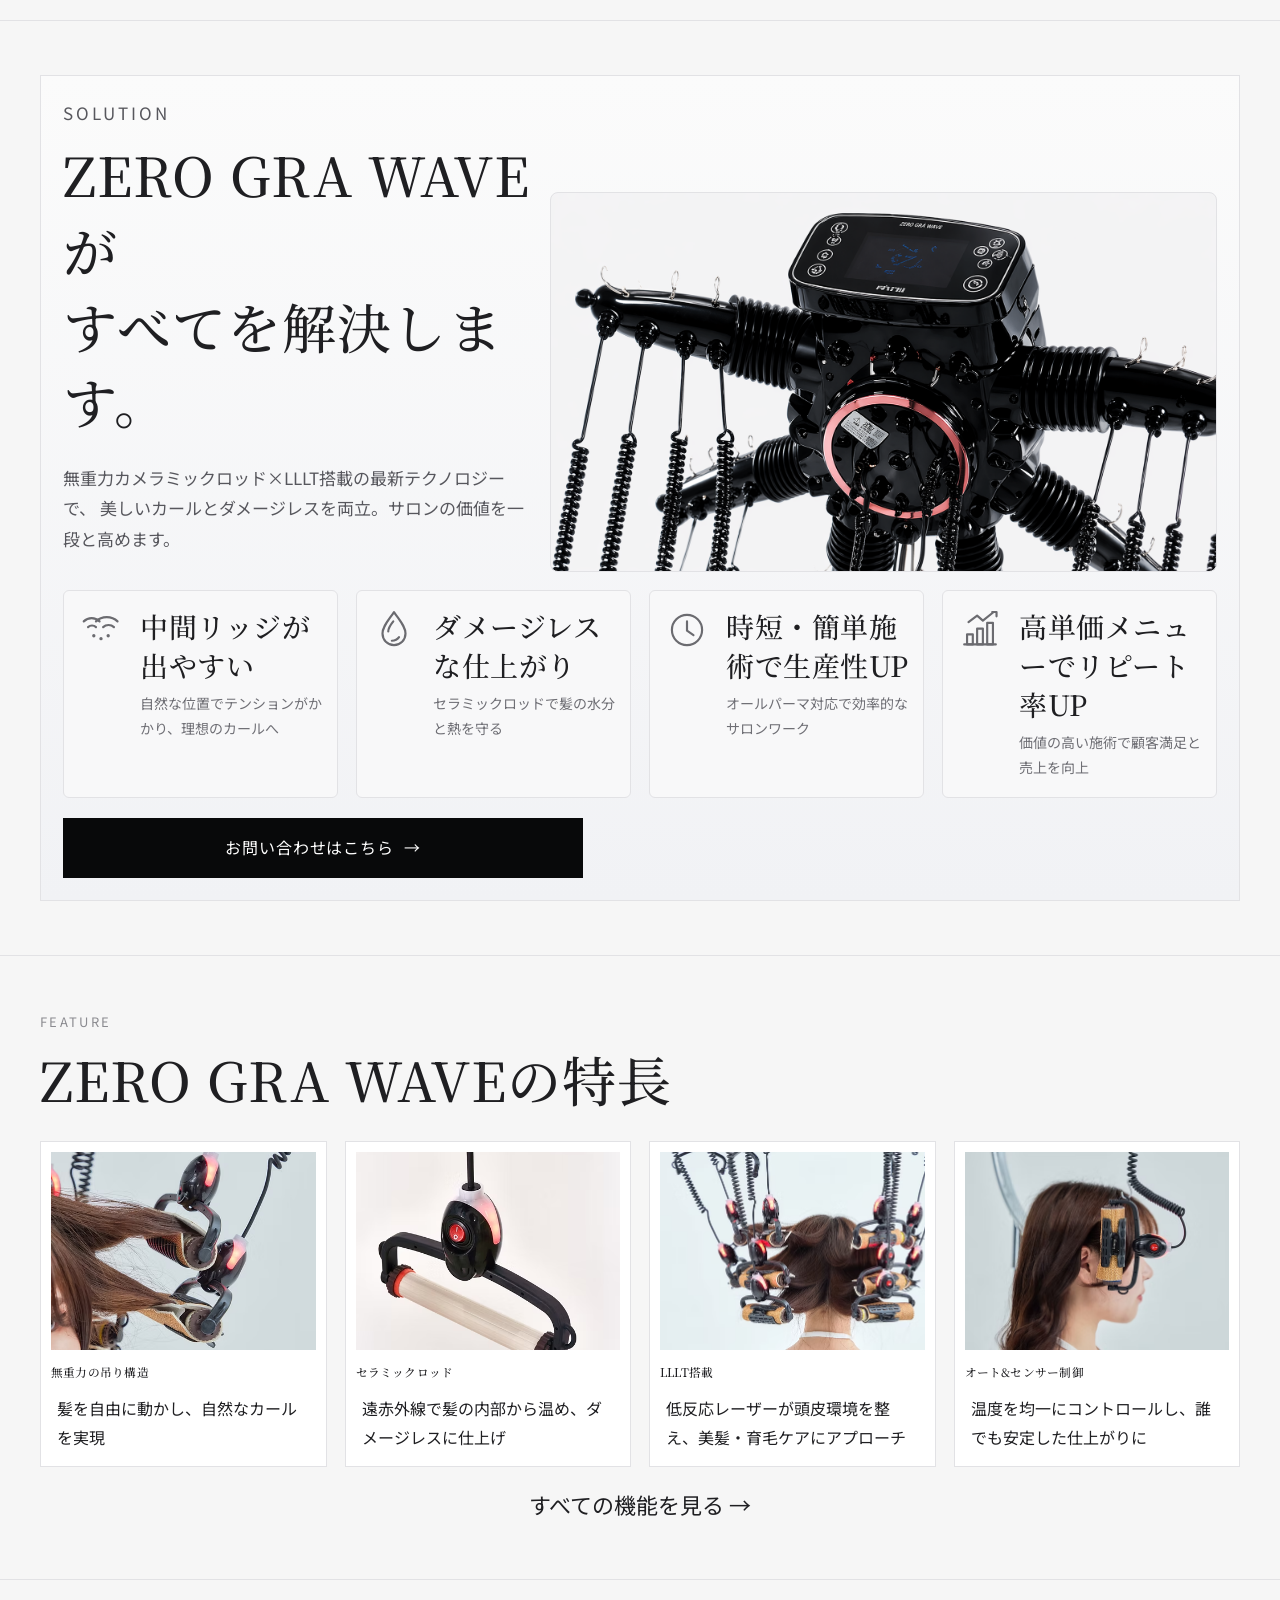
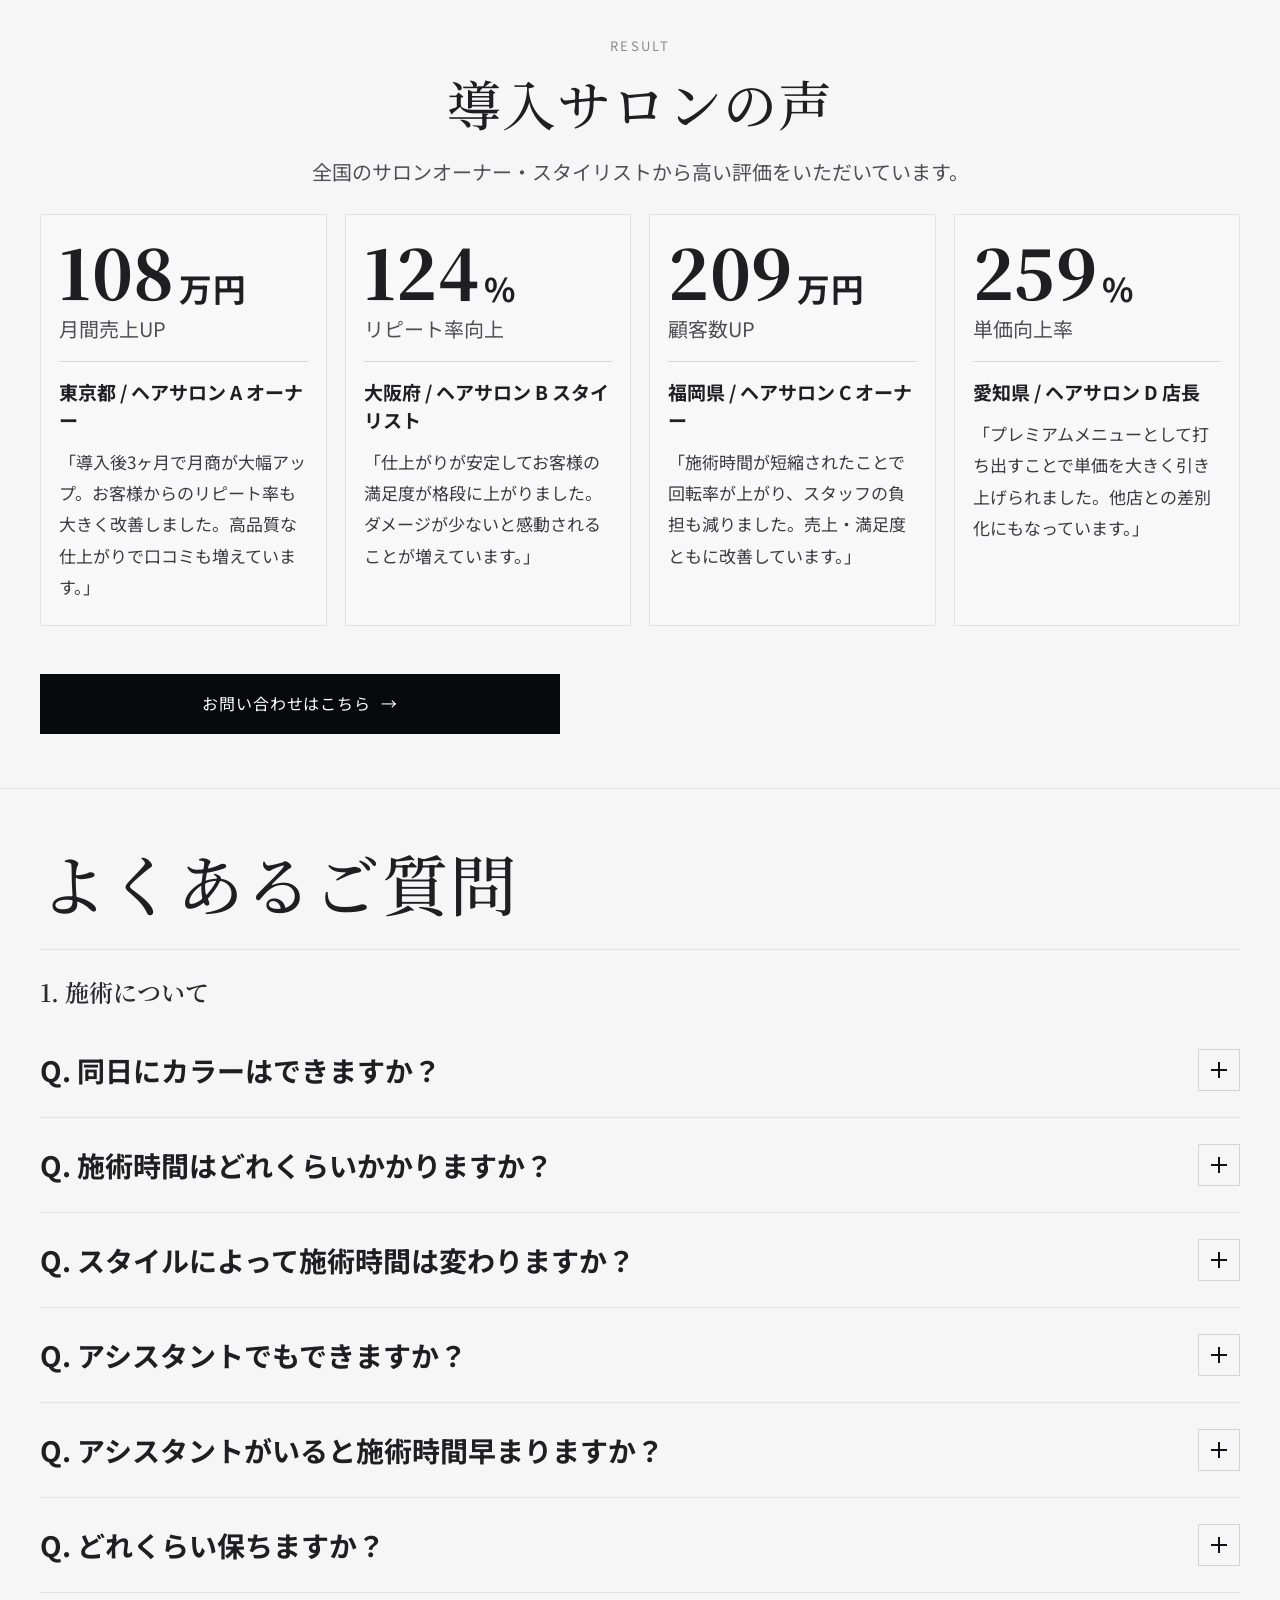
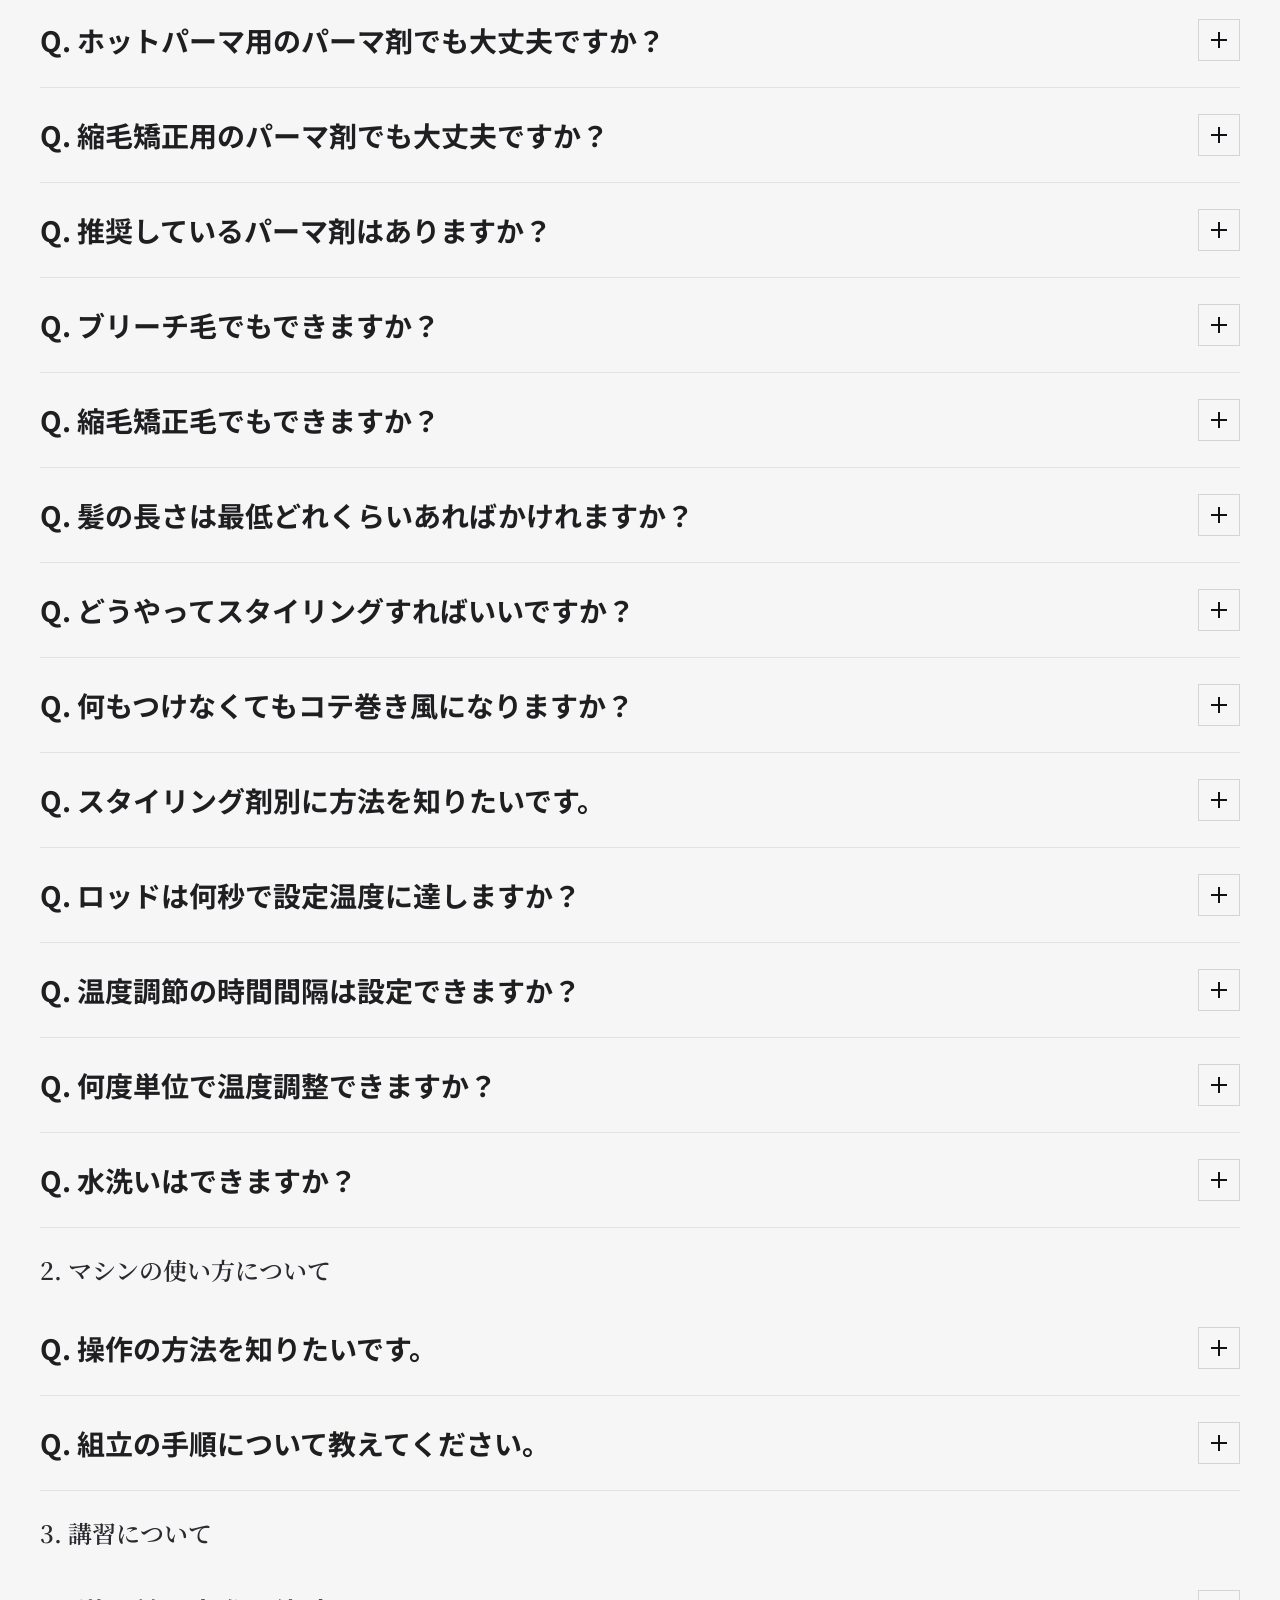
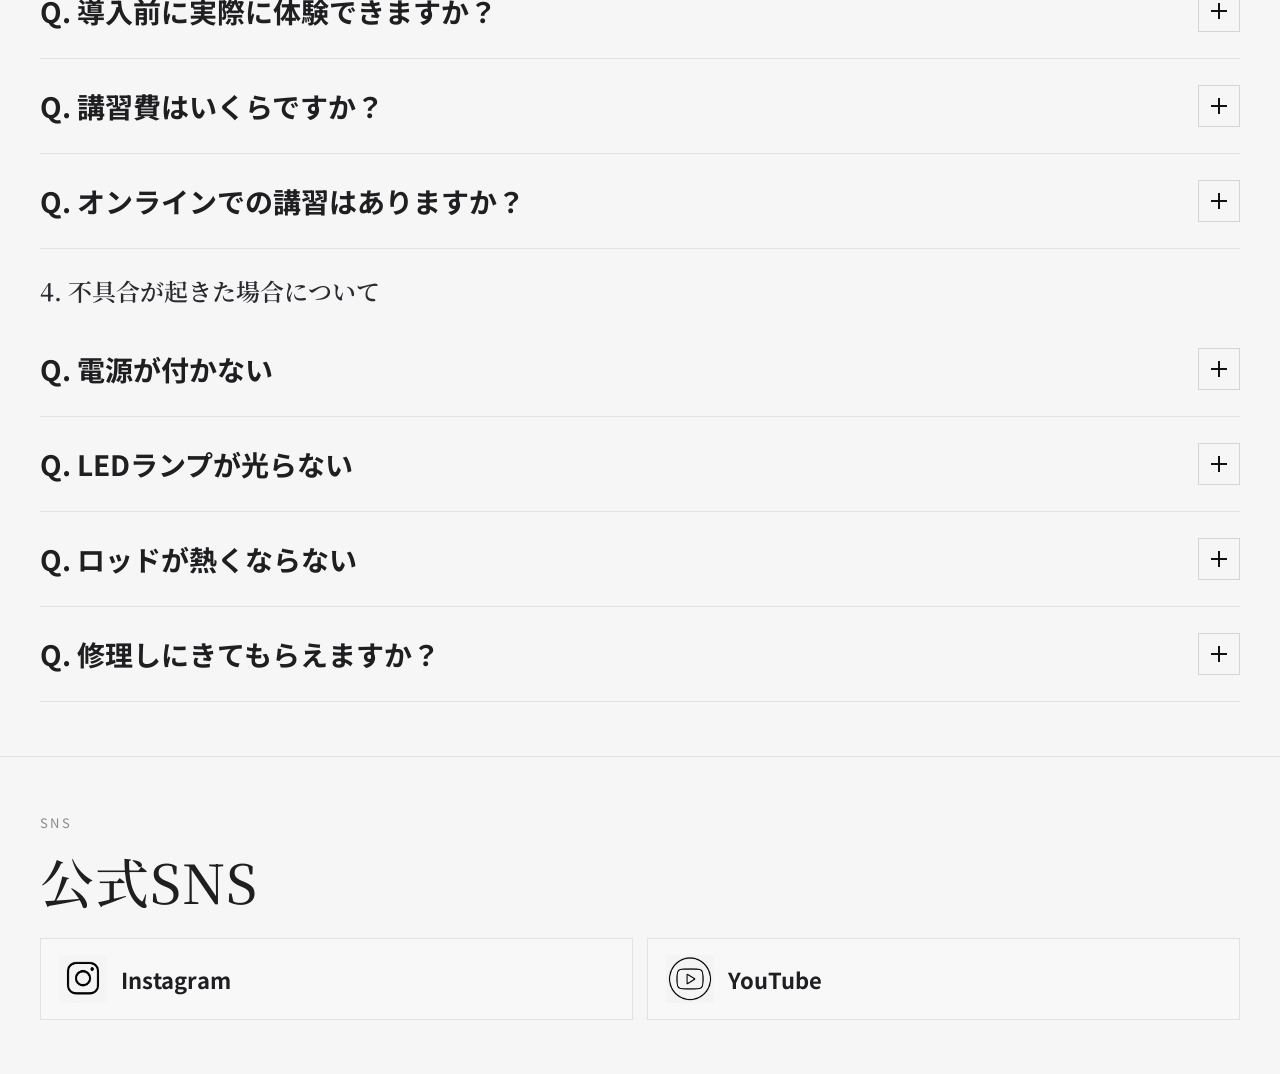
==== commit a017286a: "Add files via upload" ====
--- a/zerogra_hp_codex/index.html
+++ b/zerogra_hp_codex/index.html
@@ -12,7 +12,7 @@
 <body>
   <header class="site-header">
     <div class="container header-inner">
-      <a class="logo" href="#">ZERO GRA WAVE</a>
+      <a class="logo" href="./index.html">ZERO GRA WAVE</a>
       <nav class="gnav" aria-label="グローバルナビゲーション">
         <a href="#concept">CONCEPT</a>
         <a href="#feature">FEATURE</a>
@@ -27,7 +27,17 @@
         <a href="#sns">SNS</a>
       </div>
       <a class="btn btn-sm" href="./contact.html">お問い合わせはこちら</a>
-      <button class="menu-btn" aria-label="メニューを開く">☰</button>
+      <button class="menu-btn" aria-label="メニューを開く" aria-expanded="false" aria-controls="mobile-drawer">☰</button>
+      <nav class="mobile-drawer" id="mobile-drawer" aria-label="モバイルメニュー">
+        <a href="#concept">CONCEPT</a>
+        <a href="#feature">FEATURE</a>
+        <a href="#technology">TECHNOLOGY</a>
+        <a href="#results">RESULTS</a>
+        <a href="#flow">FLOW</a>
+        <a href="#faq">FAQ</a>
+        <a href="#sns">SNS</a>
+        <a class="mobile-drawer-contact" href="./contact.html">お問い合わせはこちら</a>
+      </nav>
     </div>
   </header>
 
@@ -542,6 +552,30 @@
       </div>
     </section>
   </main>
+  <script>
+    (() => {
+      const btn = document.querySelector('.menu-btn');
+      const drawer = document.querySelector('.mobile-drawer');
+      if (btn && drawer) {
+        btn.addEventListener('click', () => {
+          const open = document.body.classList.toggle('menu-open');
+          btn.setAttribute('aria-expanded', open ? 'true' : 'false');
+        });
+        drawer.querySelectorAll('a').forEach((a) => {
+          a.addEventListener('click', () => {
+            document.body.classList.remove('menu-open');
+            btn.setAttribute('aria-expanded', 'false');
+          });
+        });
+      }
+
+      if (location.hash === '#') {
+        history.replaceState(null, '', location.pathname + location.search);
+        window.scrollTo(0, 0);
+      }
+    })();
+  </script>
 </body>
 </html>
 
+
--- a/zerogra_hp_codex/style.css
+++ b/zerogra_hp_codex/style.css
@@ -601,9 +601,48 @@
     color: #3f3f45;
   }
 
-  .menu-btn {
+
+  .mobile-drawer {
+    position: fixed;
+    top: 70px;
+    right: 10px;
+    left: 10px;
+    display: none;
+    flex-direction: column;
+    gap: 2px;
+    padding: 10px;
+    background: rgba(248, 248, 250, 0.98);
+    border: 1px solid var(--line);
+    z-index: 25;
+  }
+
+  body.menu-open .mobile-drawer {
+    display: flex;
+  }
+
+  body.menu-open {
+    overflow: hidden;
+  }
+
+  .mobile-drawer a {
     display: block;
-    margin-left: 4px;
+    text-decoration: none;
+    color: #2e2e34;
+    padding: 10px 8px;
+    font-size: 1.5rem;
+    border-bottom: 1px solid #e3e3e7;
+  }
+
+  .mobile-drawer a:last-child {
+    border-bottom: 0;
+  }
+
+  .mobile-drawer .mobile-drawer-contact {
+    margin-top: 6px;
+    background: #08090a;
+    color: #fff;
+    text-align: center;
+    border-bottom: 0;
   }
 
   .hero-grid,
@@ -807,3 +846,4 @@
     font-size: 1.8rem;
   }
 }
+
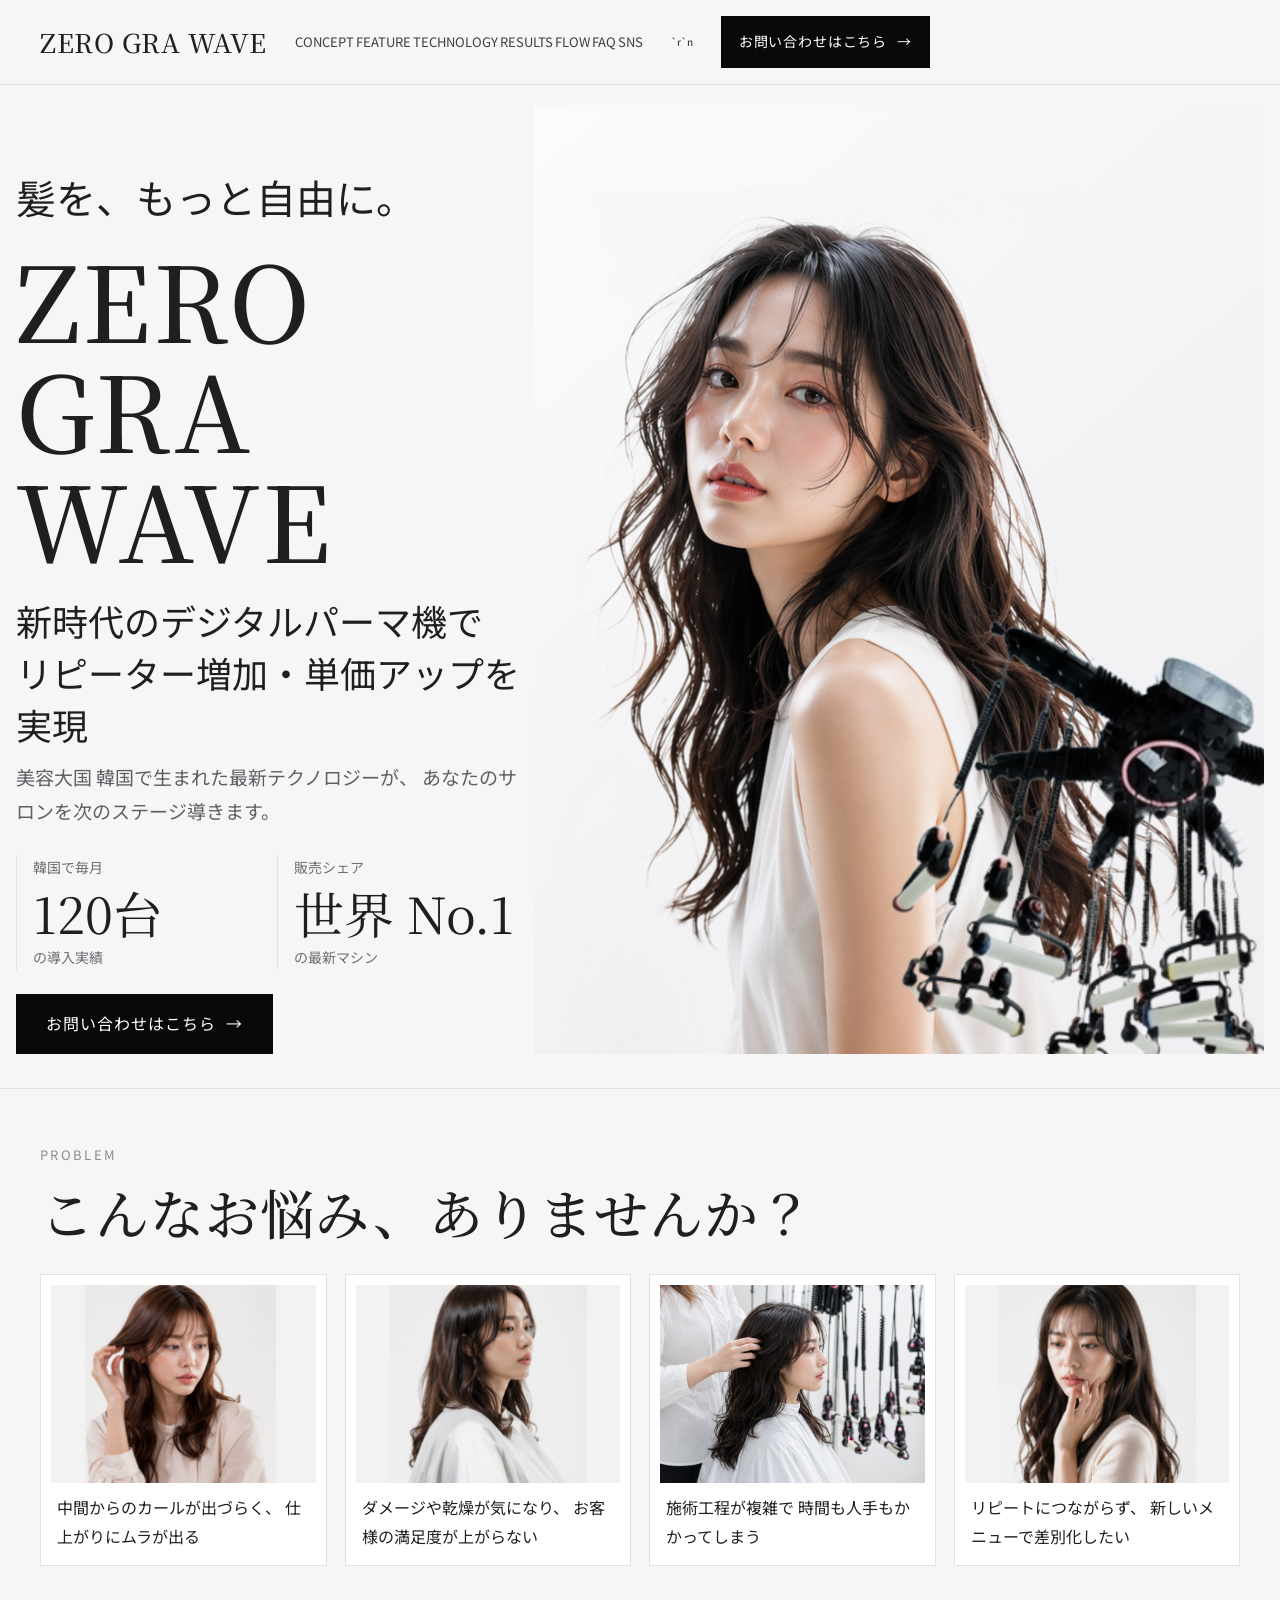
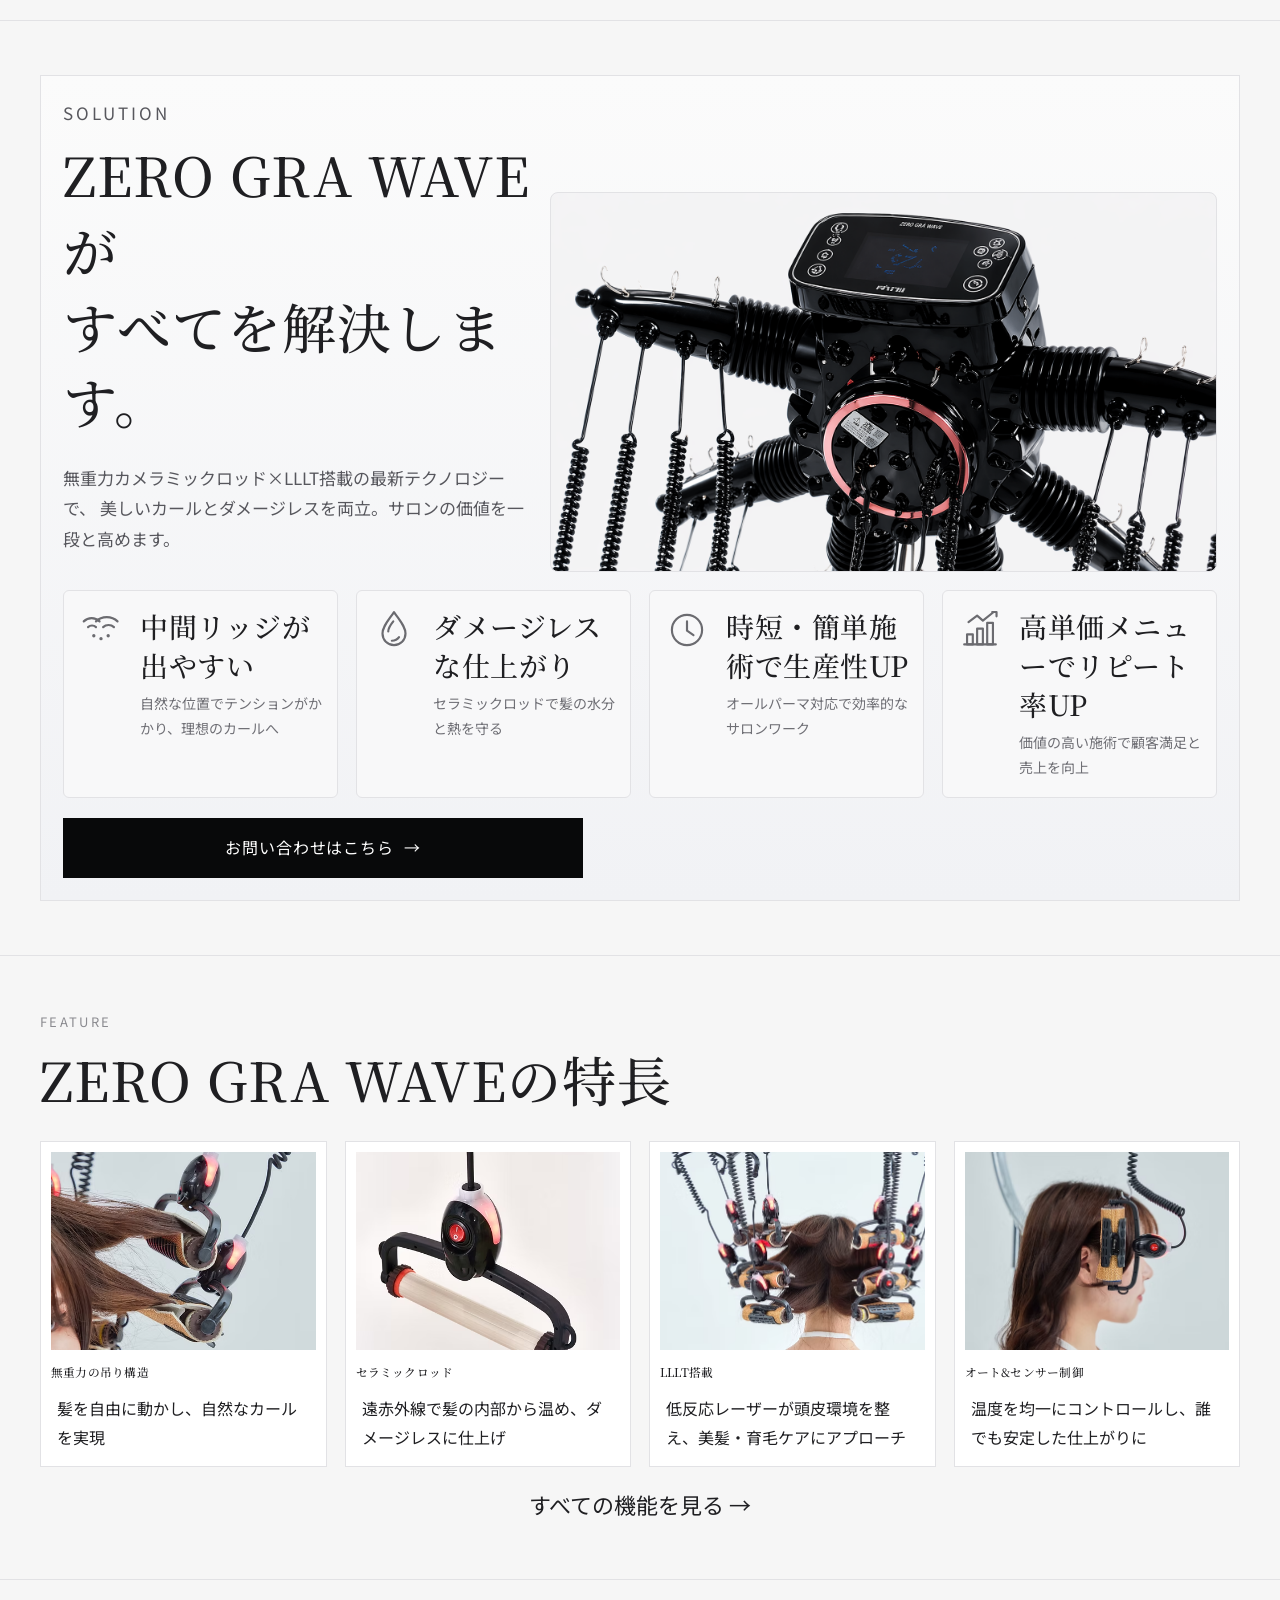
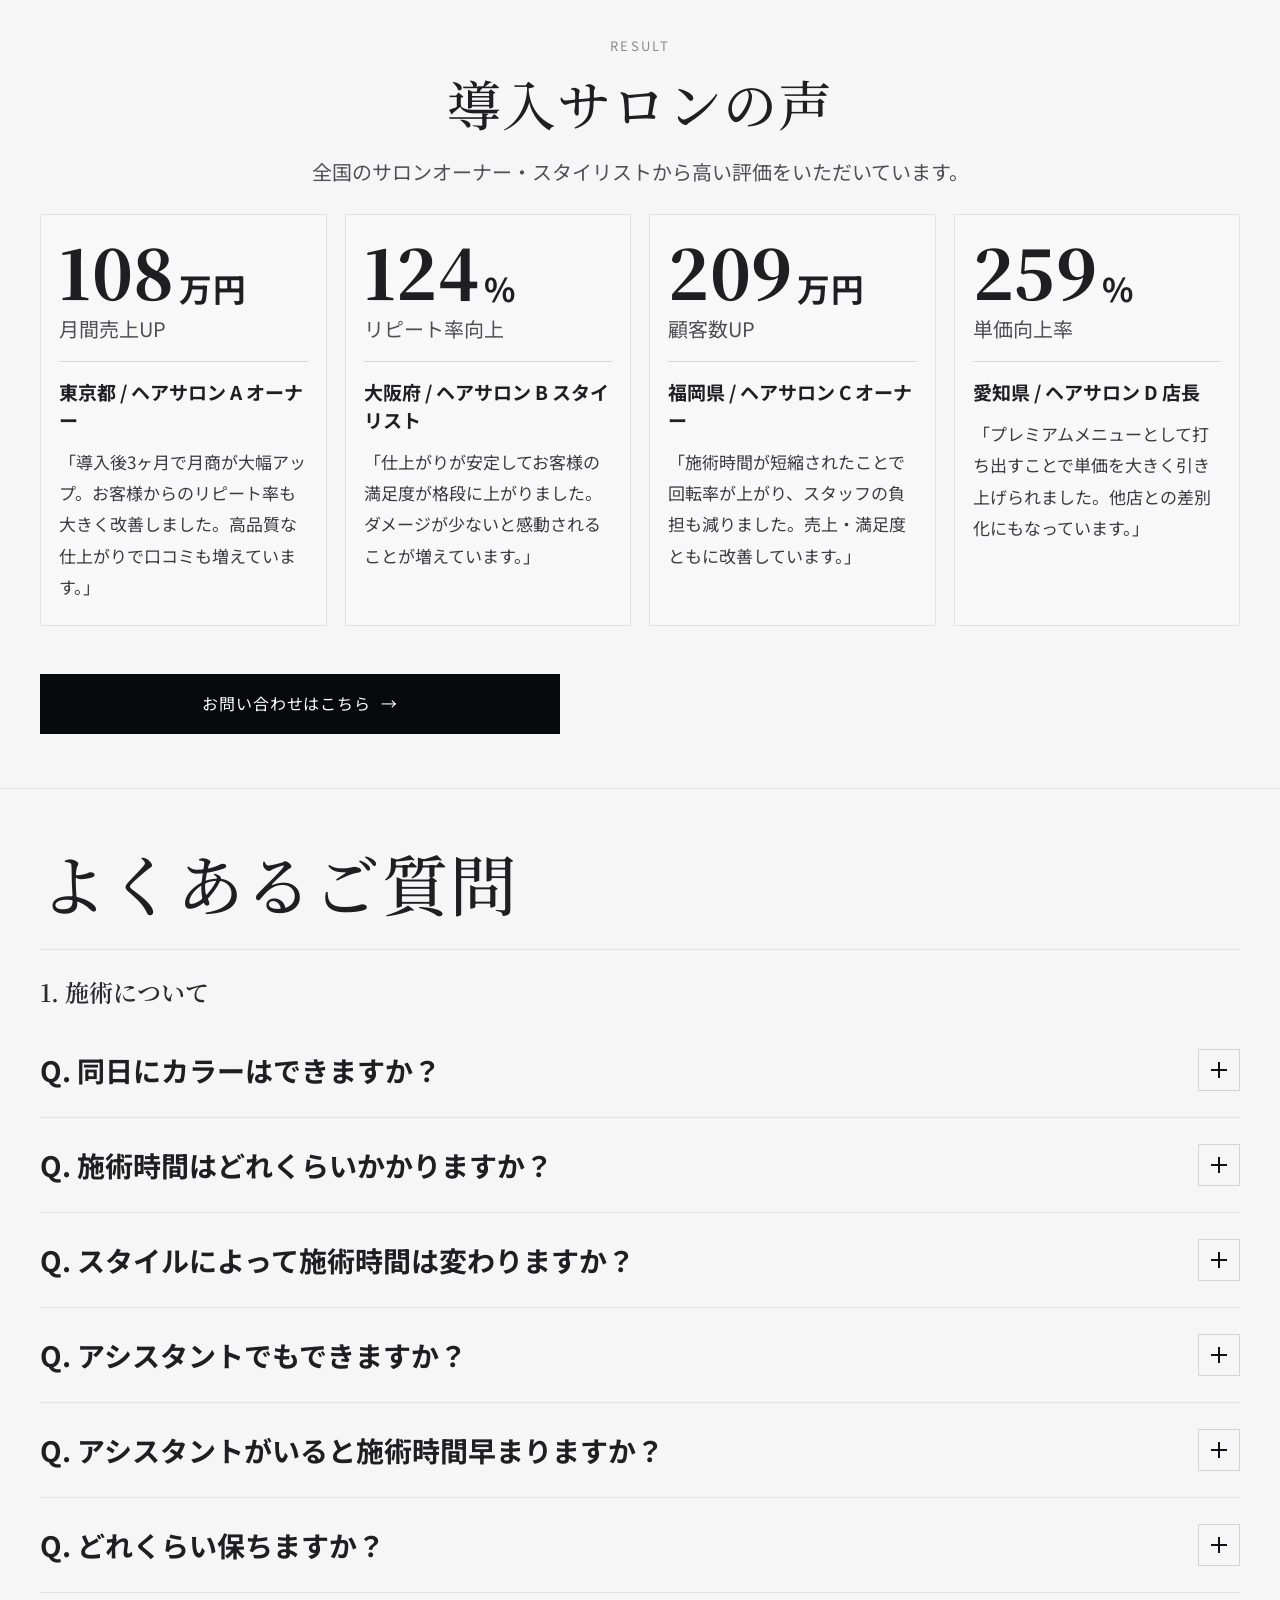
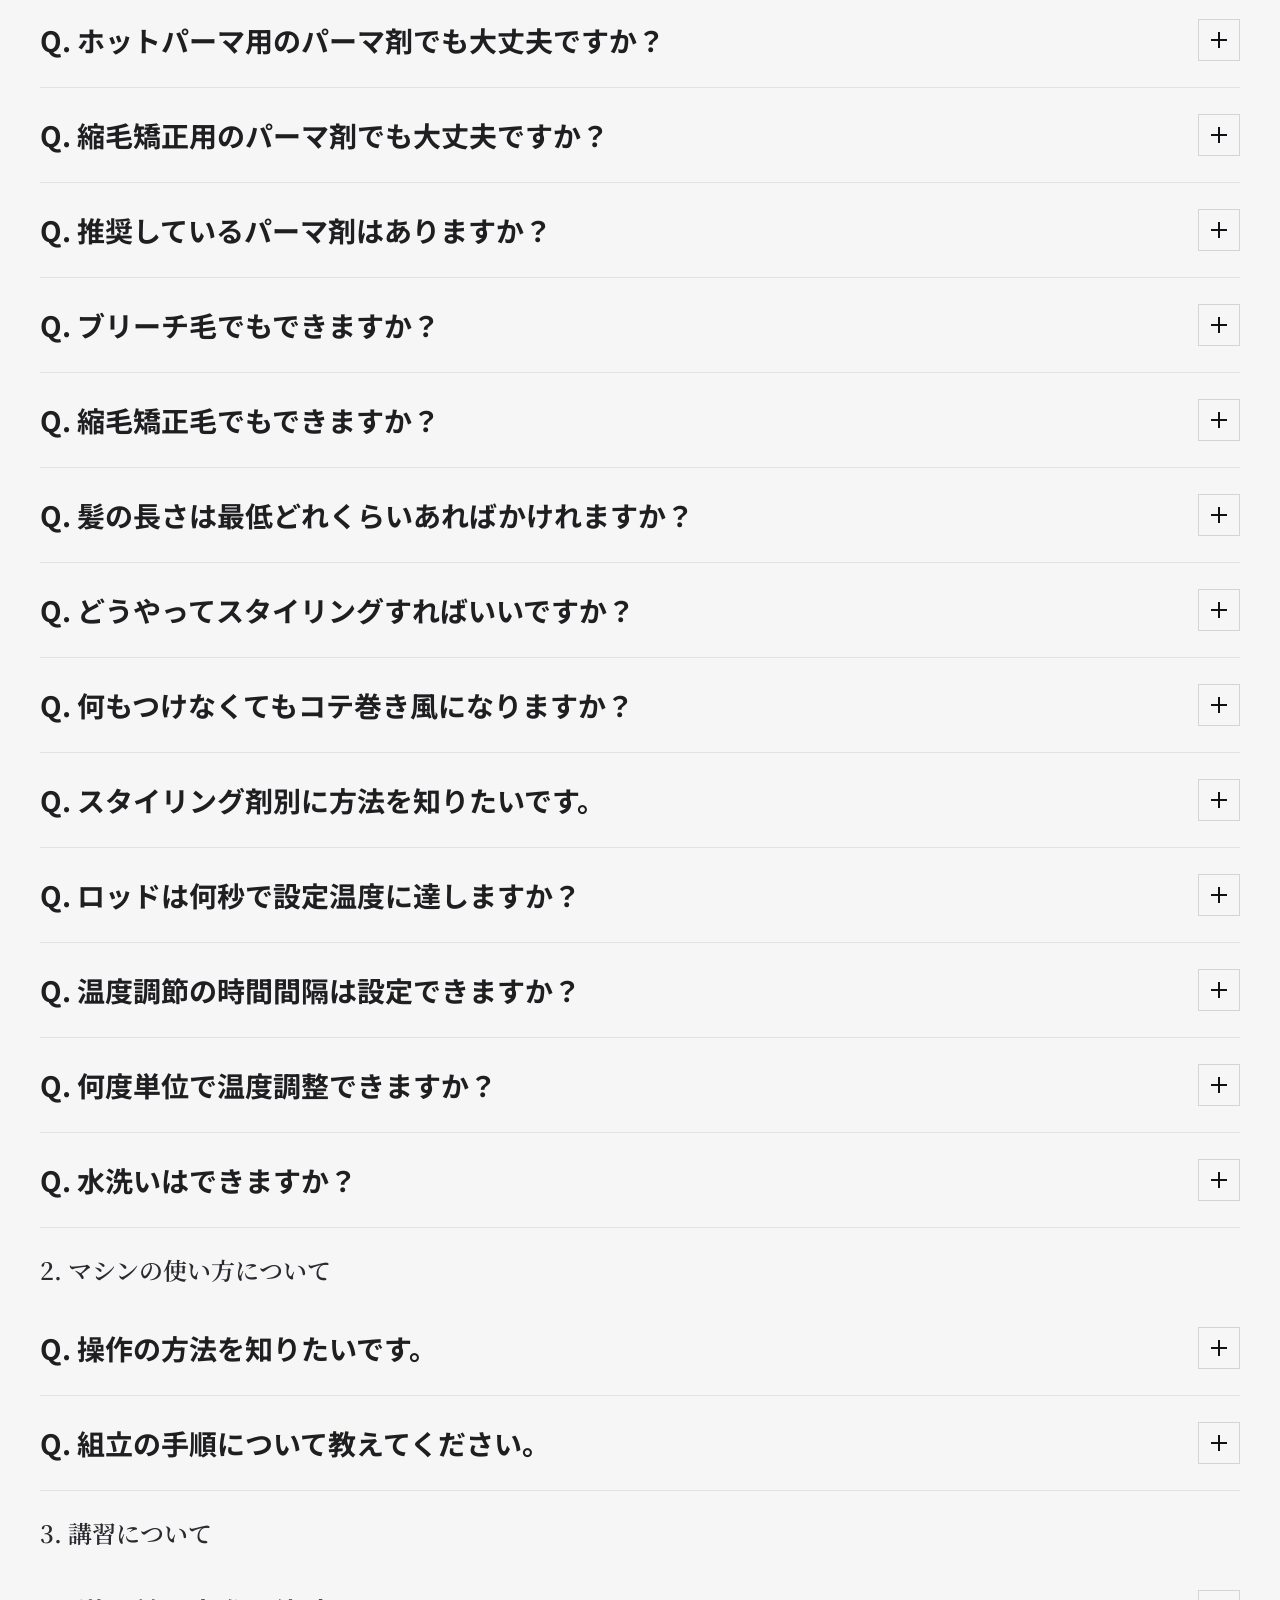
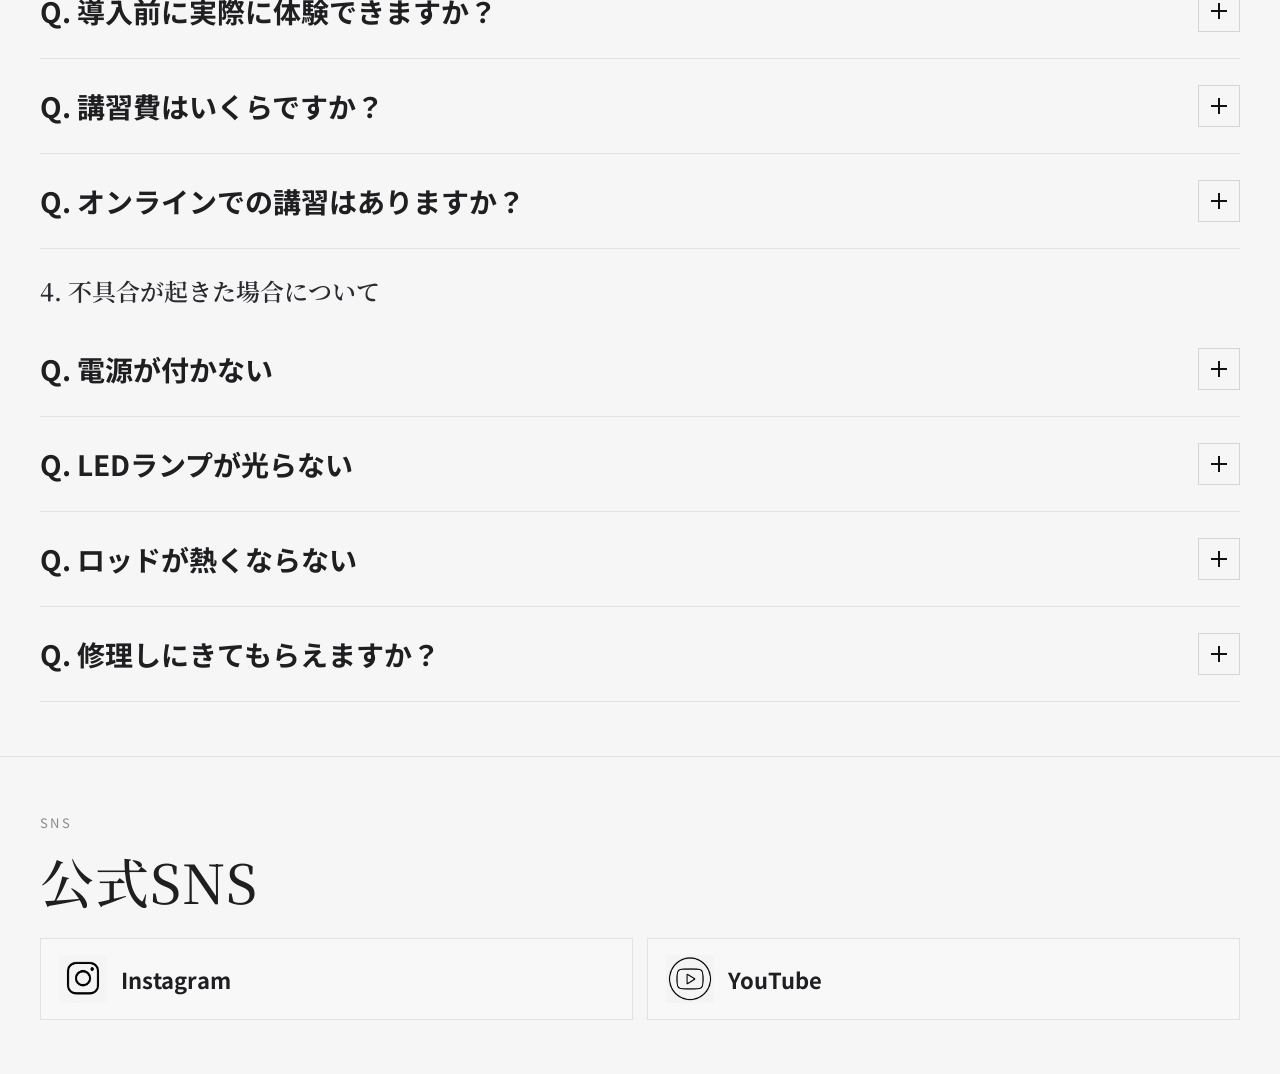
==== commit 78391475: "Add files via upload" ====
--- a/zerogra_hp_codex/index.html
+++ b/zerogra_hp_codex/index.html
@@ -21,12 +21,7 @@
         <a href="#flow">FLOW</a>
         <a href="#faq">FAQ</a>
         <a href="#sns">SNS</a>
-      </nav>
-      <div class="mobile-quick-links" aria-label="モバイルクイックリンク">
-        <a href="#faq">FAQ</a>
-        <a href="#sns">SNS</a>
-      </div>
-      <a class="btn btn-sm" href="./contact.html">お問い合わせはこちら</a>
+      </nav>`r`n<a class="btn btn-sm" href="./contact.html">お問い合わせはこちら</a>
       <button class="menu-btn" aria-label="メニューを開く" aria-expanded="false" aria-controls="mobile-drawer">☰</button>
       <nav class="mobile-drawer" id="mobile-drawer" aria-label="モバイルメニュー">
         <a href="#concept">CONCEPT</a>
@@ -579,3 +574,5 @@
 </html>
 
 
+
+
--- a/zerogra_hp_codex/style.css
+++ b/zerogra_hp_codex/style.css
@@ -62,21 +62,19 @@
   white-space: nowrap;
 }
 
-.gnav {
-  margin-left: auto;
-  display: flex;
-  gap: 24px;
-}
-
-.gnav a {
-  font-size: 1.3rem;
-  color: #3f3f45;
-  text-decoration: none;
-}
-
-.mobile-quick-links {
-  display: none;
-}
+
+.gnav a {
+  font-size: 1.3rem;
+  color: #3f3f45;
+  text-decoration: none;
+}
+.mobile-quick-links {
+  display: none;
+}
+.mobile-drawer {
+  display: none;
+}
+
 
 .btn {
   display: inline-flex;
@@ -589,8 +587,8 @@
     display: none;
   }
 
-  .mobile-quick-links {
-    display: flex;
+  .mobile-quick-links {
+    display: flex !important;
     gap: 12px;
     margin-left: auto;
   }
@@ -847,3 +845,9 @@
   }
 }
 
+
+
+
+
+
+
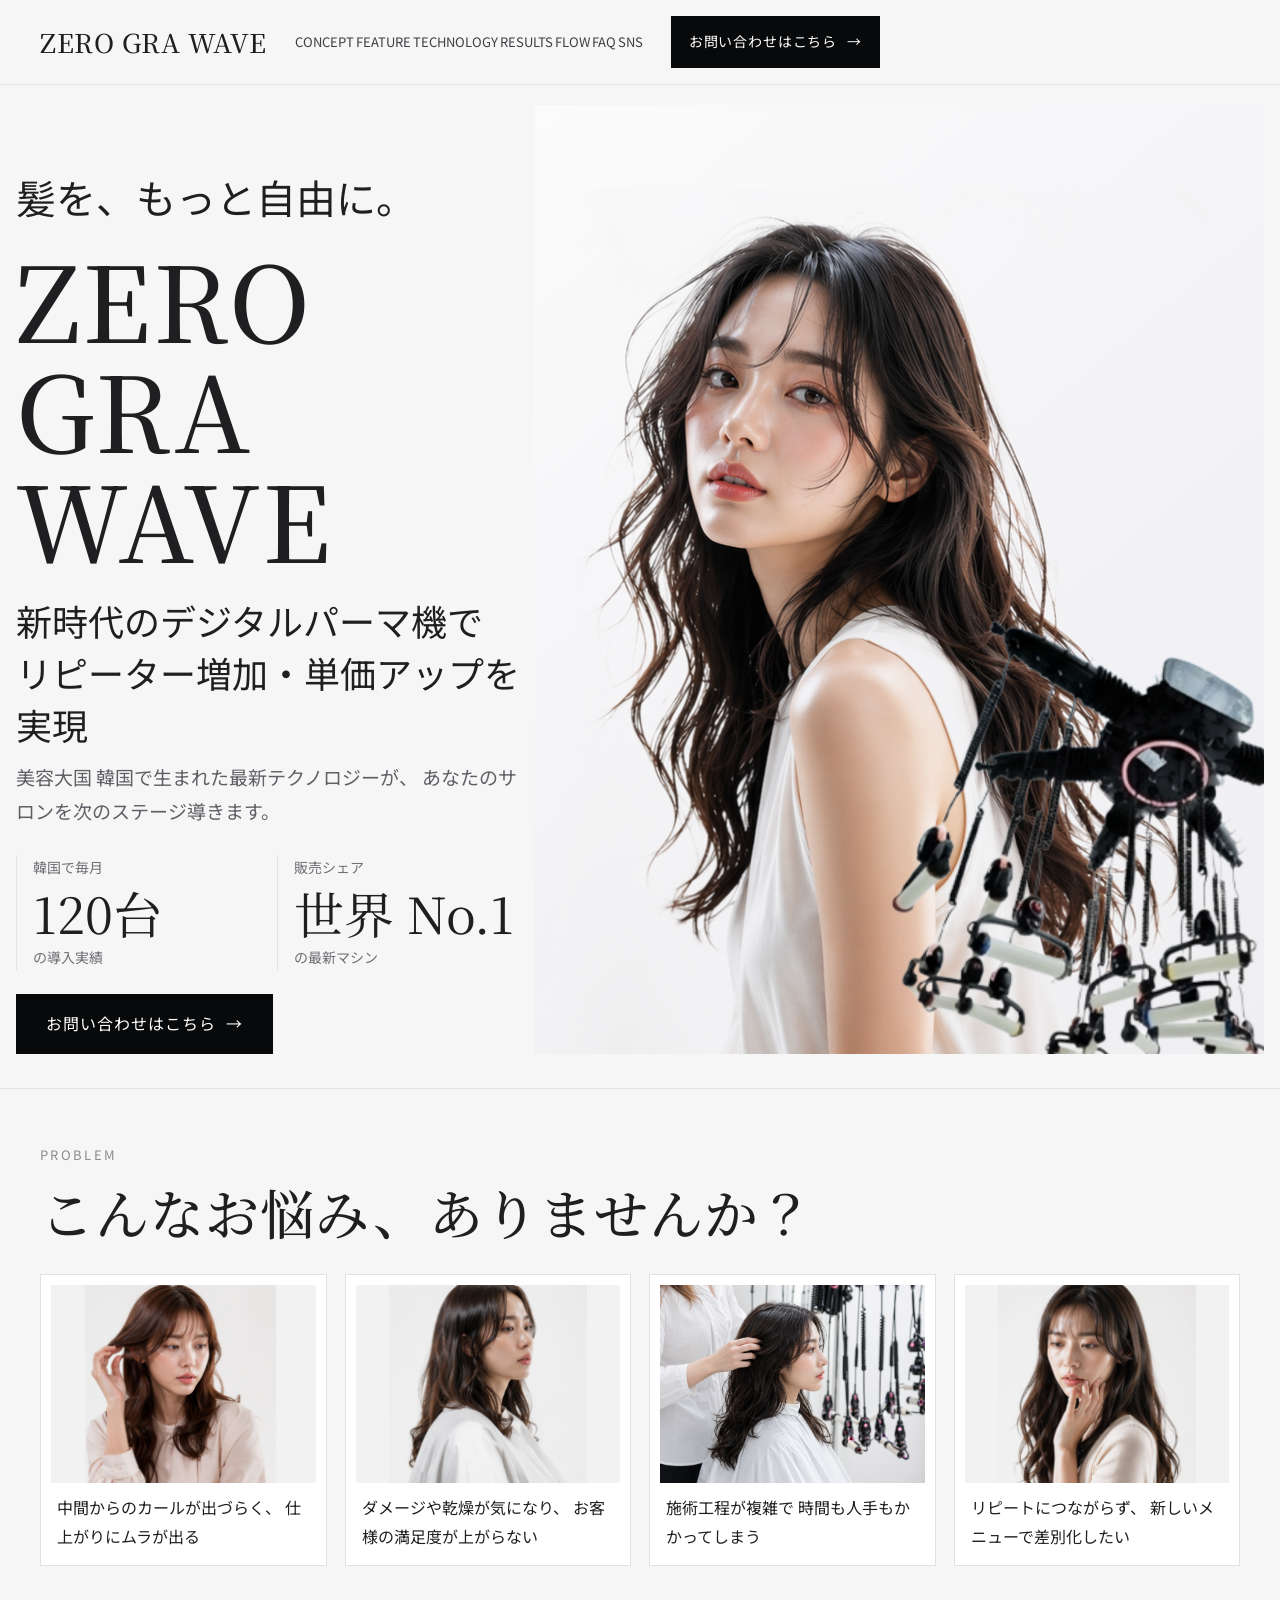
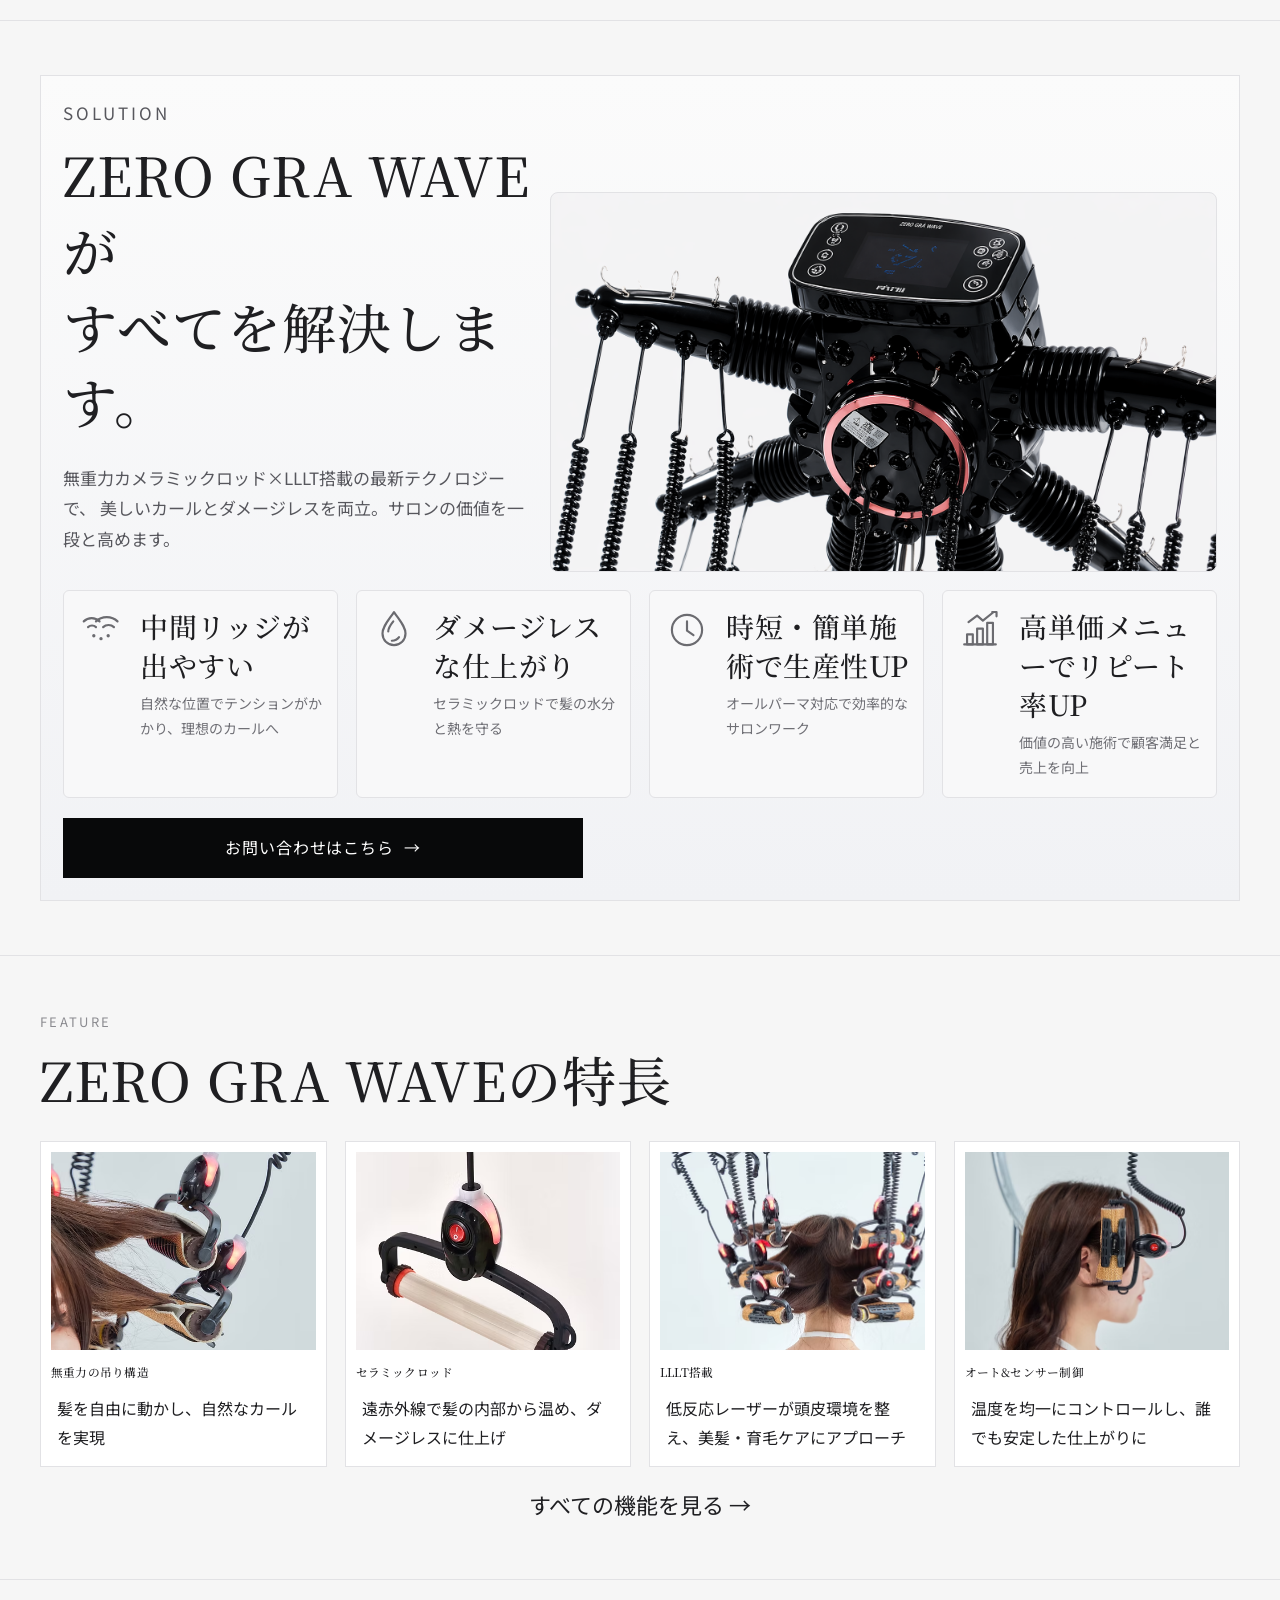
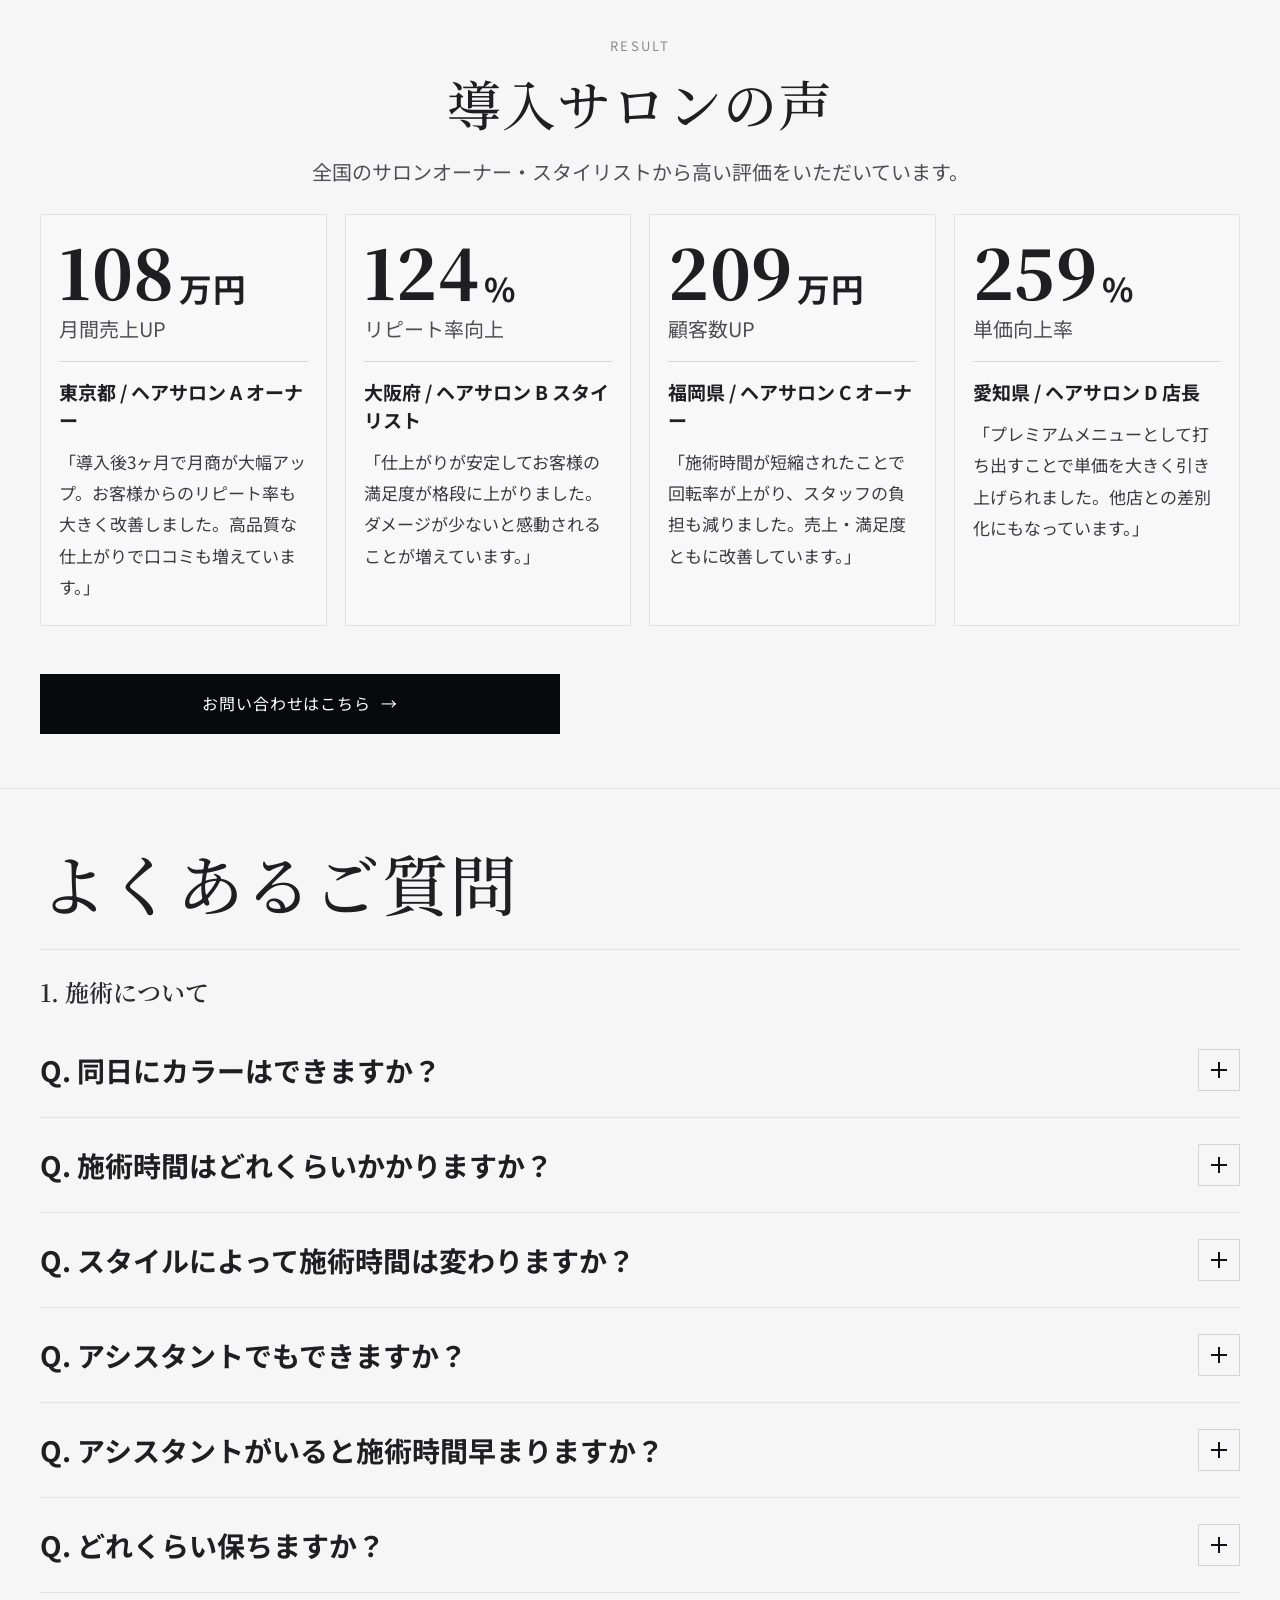
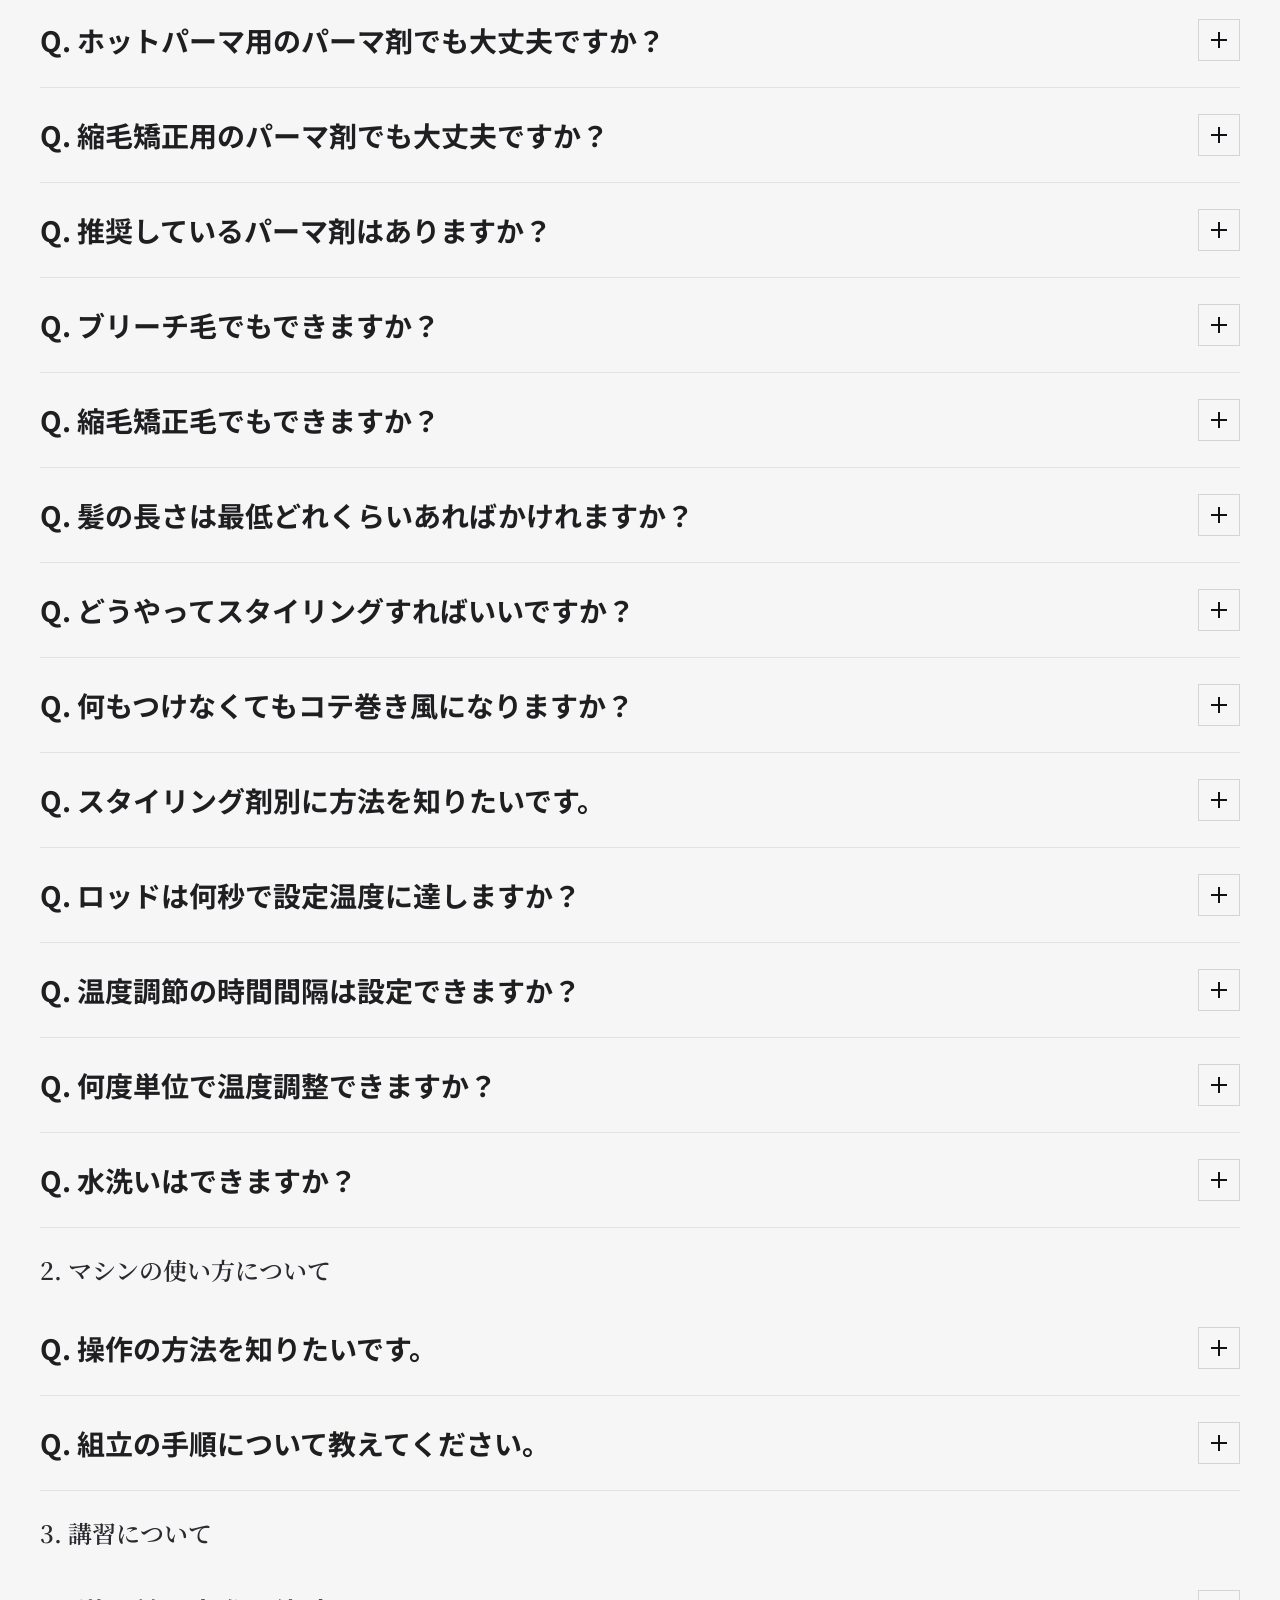
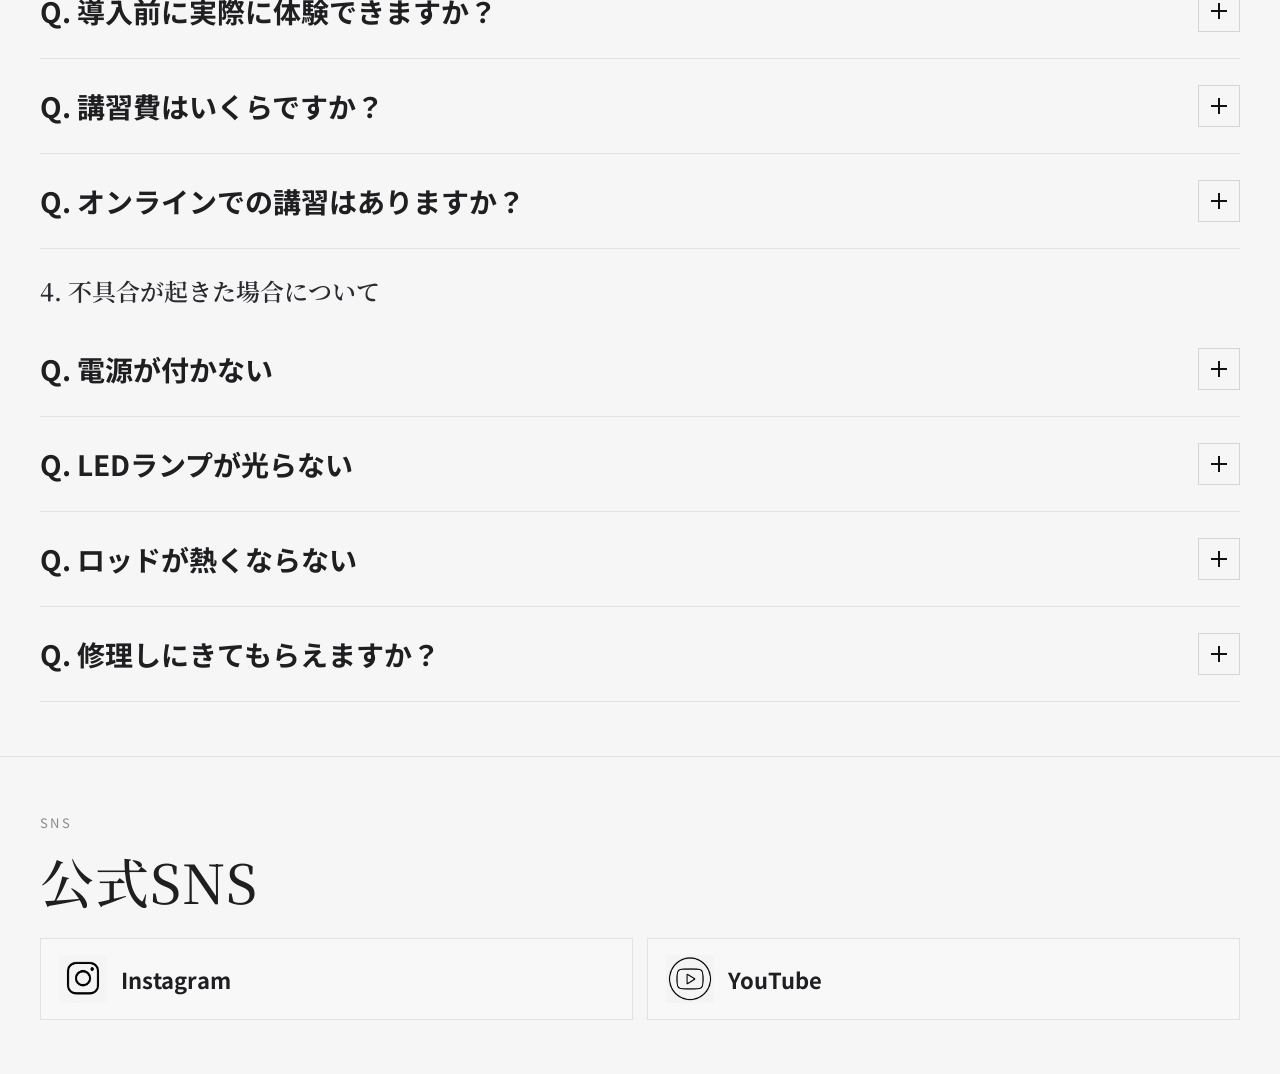
==== commit f7224580: "Add files via upload" ====
--- a/zerogra_hp_codex/index.html
+++ b/zerogra_hp_codex/index.html
@@ -21,7 +21,12 @@
         <a href="#flow">FLOW</a>
         <a href="#faq">FAQ</a>
         <a href="#sns">SNS</a>
-      </nav>`r`n<a class="btn btn-sm" href="./contact.html">お問い合わせはこちら</a>
+      </nav>
+      <div class="mobile-quick-links" aria-label="モバイルクイックリンク" style="display:none;">
+        <a href="#faq">FAQ</a>
+        <a href="#sns">SNS</a>
+      </div>
+      <a class="btn btn-sm" href="./contact.html">お問い合わせはこちら</a>
       <button class="menu-btn" aria-label="メニューを開く" aria-expanded="false" aria-controls="mobile-drawer">☰</button>
       <nav class="mobile-drawer" id="mobile-drawer" aria-label="モバイルメニュー">
         <a href="#concept">CONCEPT</a>
@@ -576,3 +581,6 @@
 
 
 
+
+
+
--- a/zerogra_hp_codex/style.css
+++ b/zerogra_hp_codex/style.css
@@ -851,3 +851,4 @@
 
 
 
+
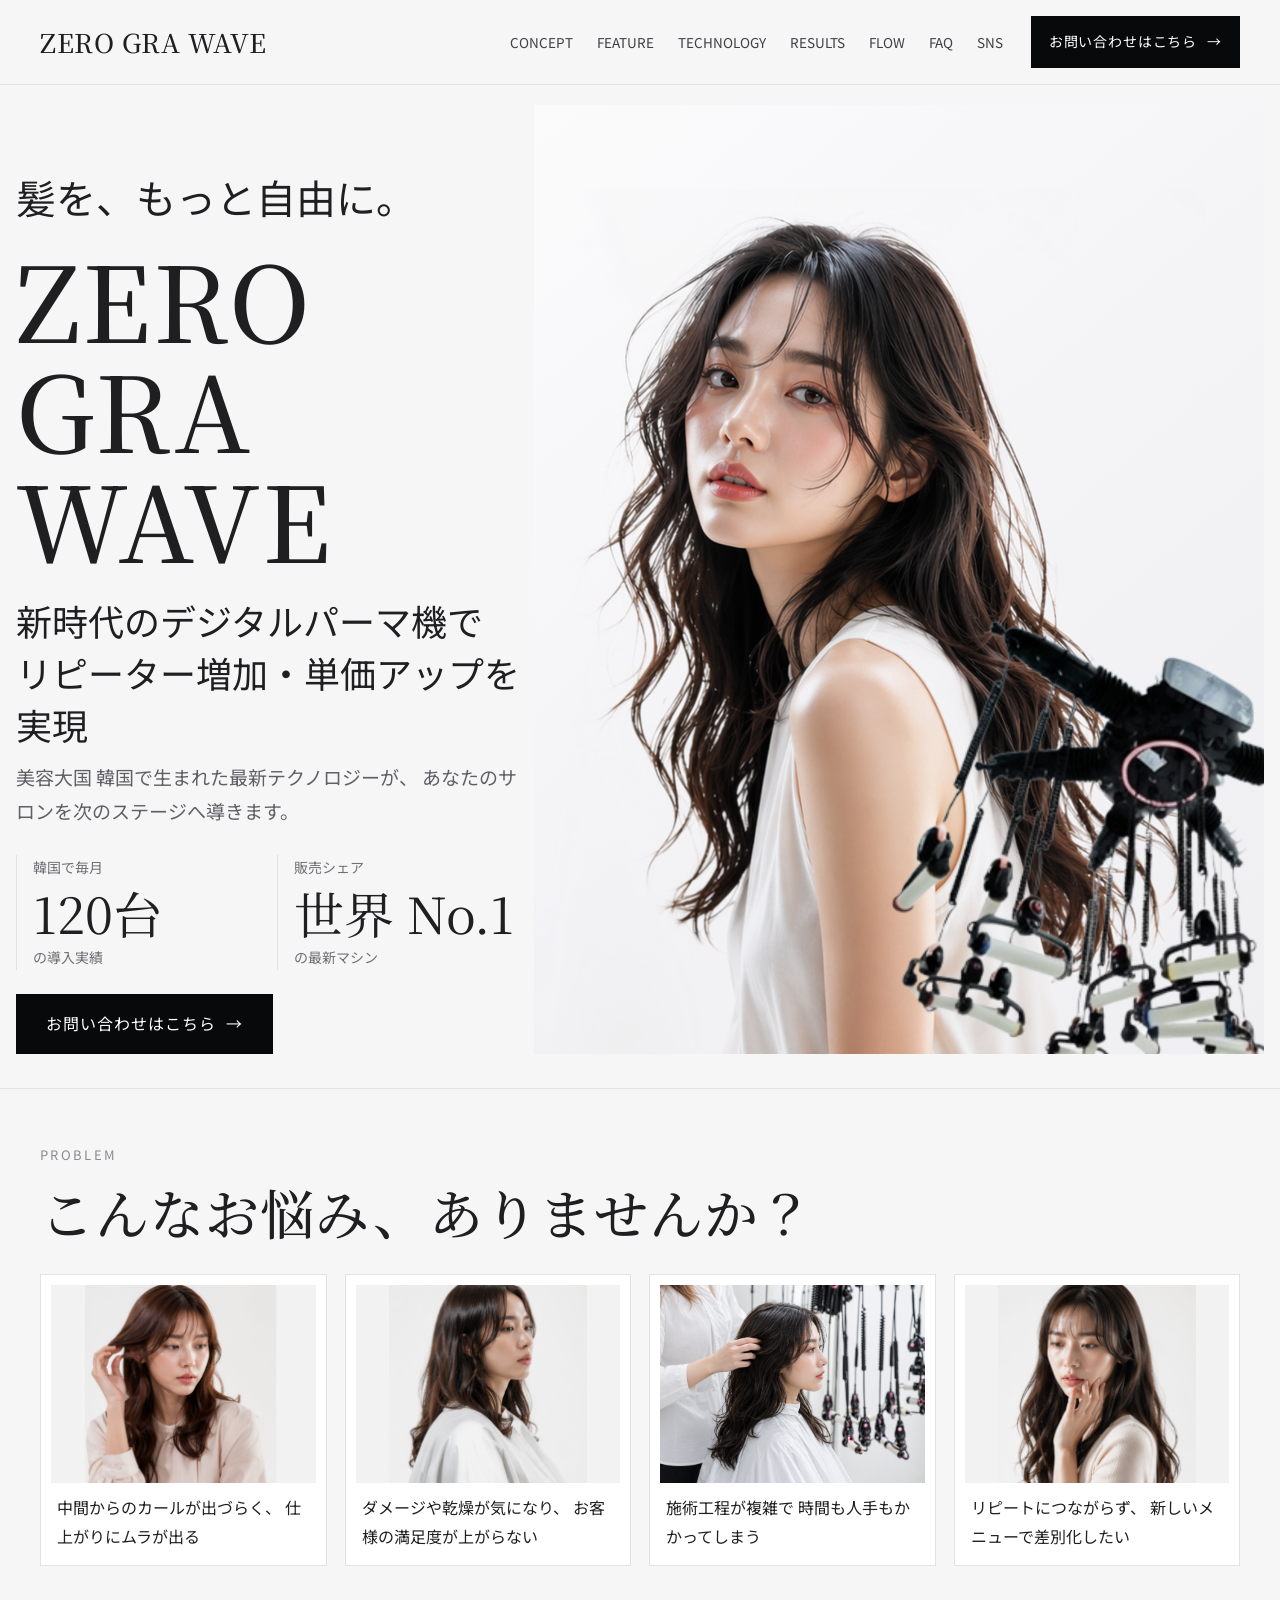
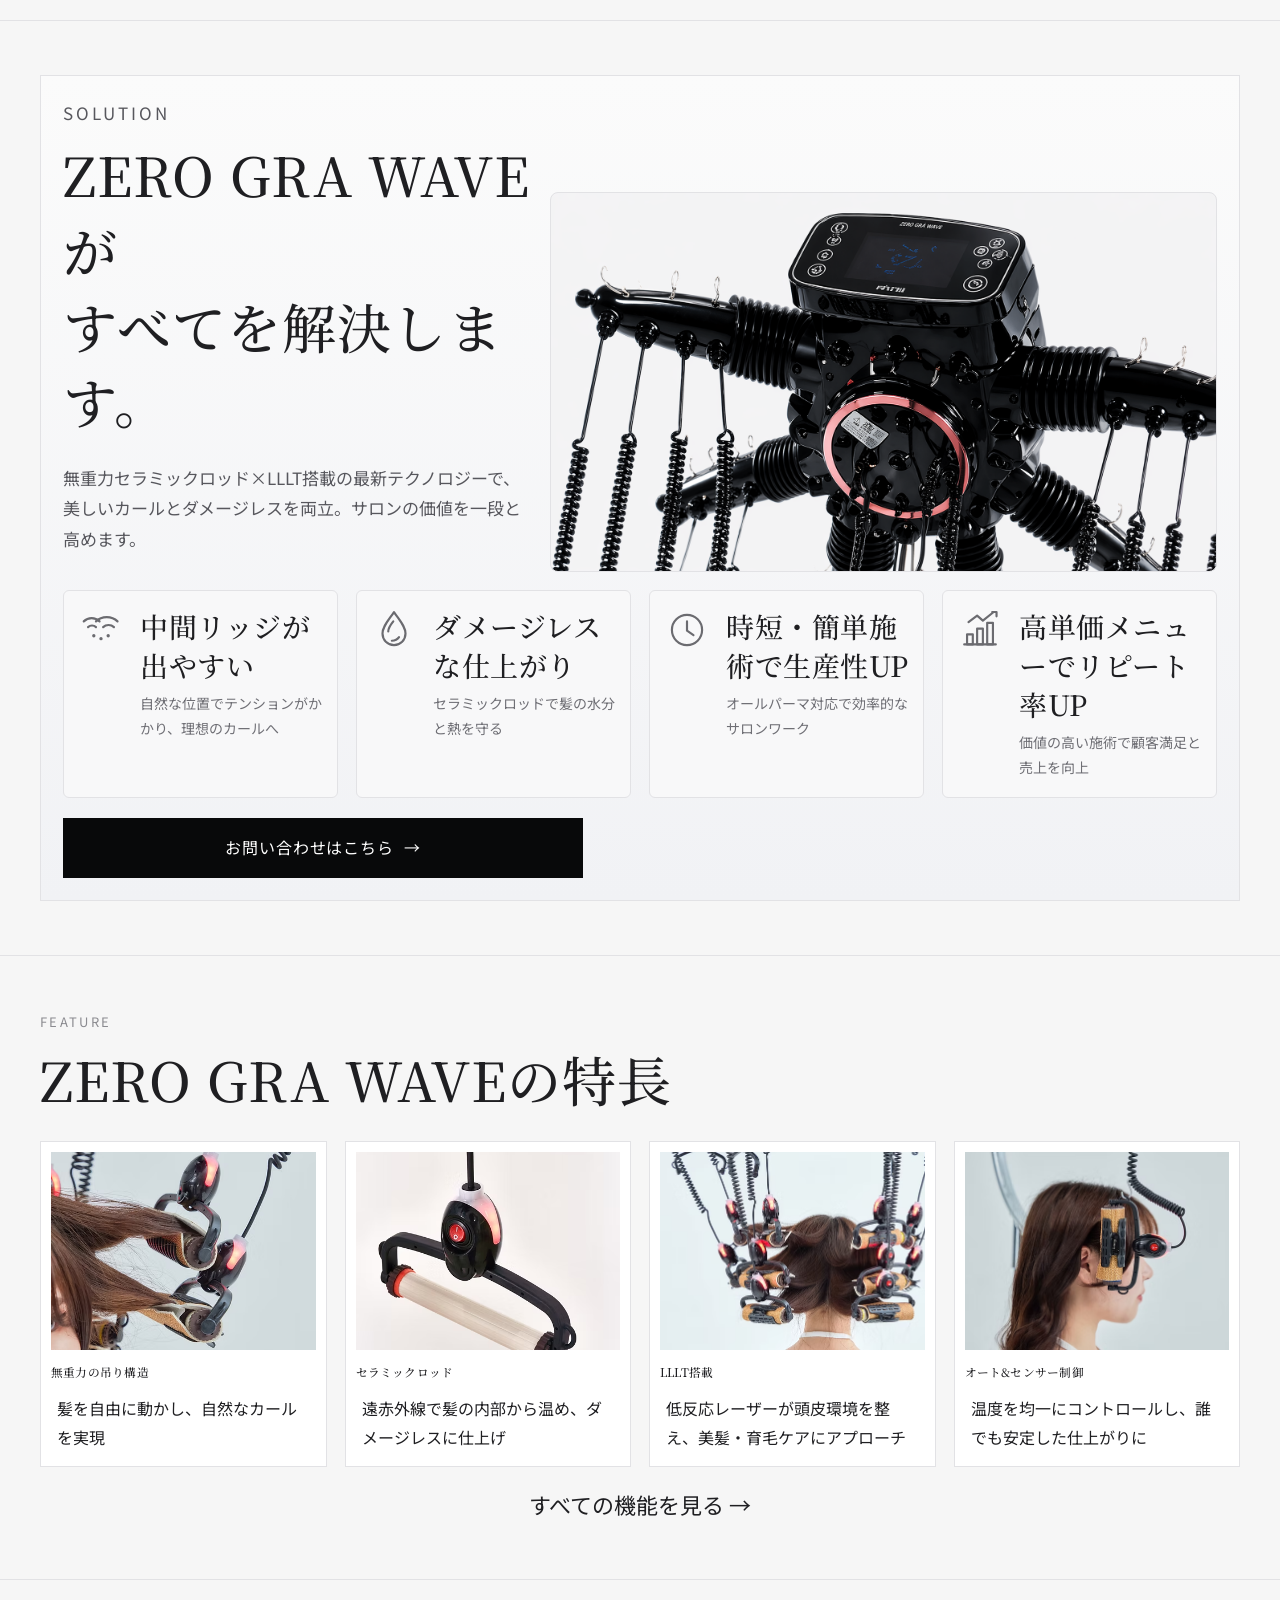
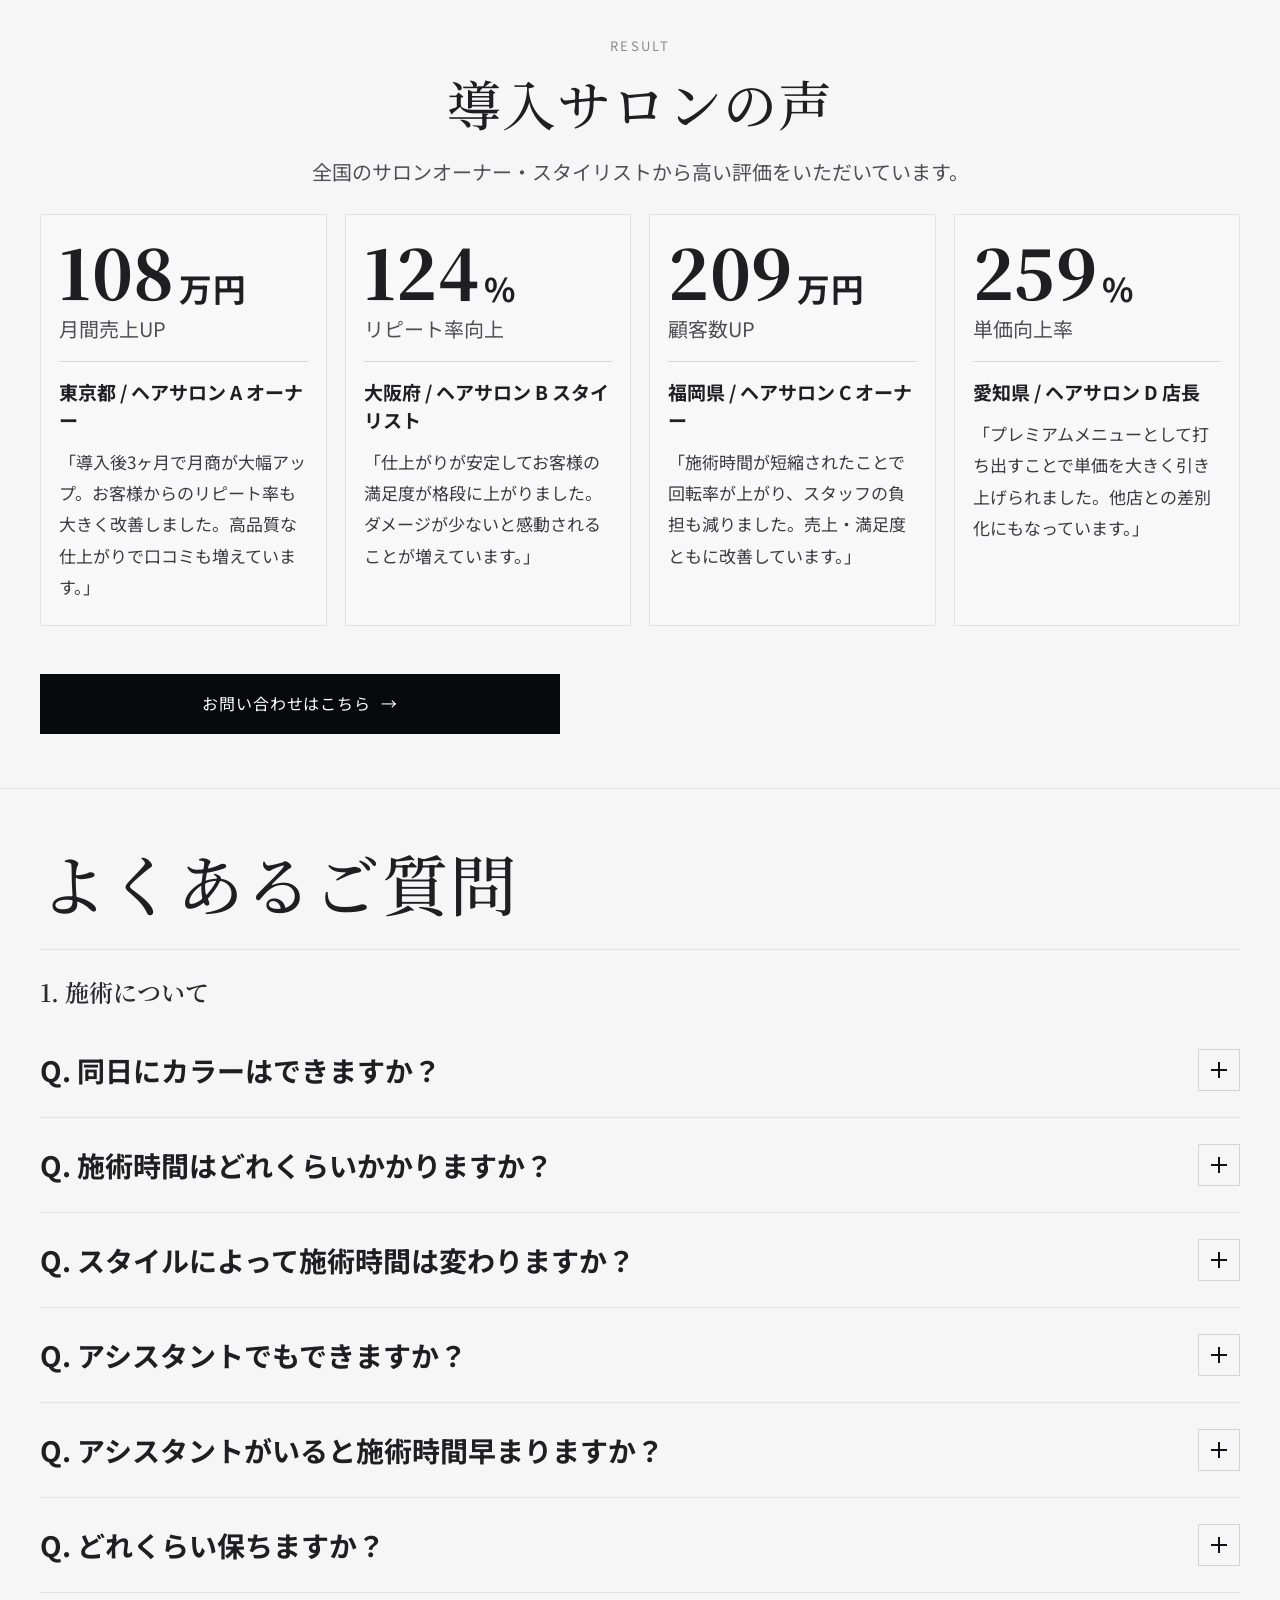
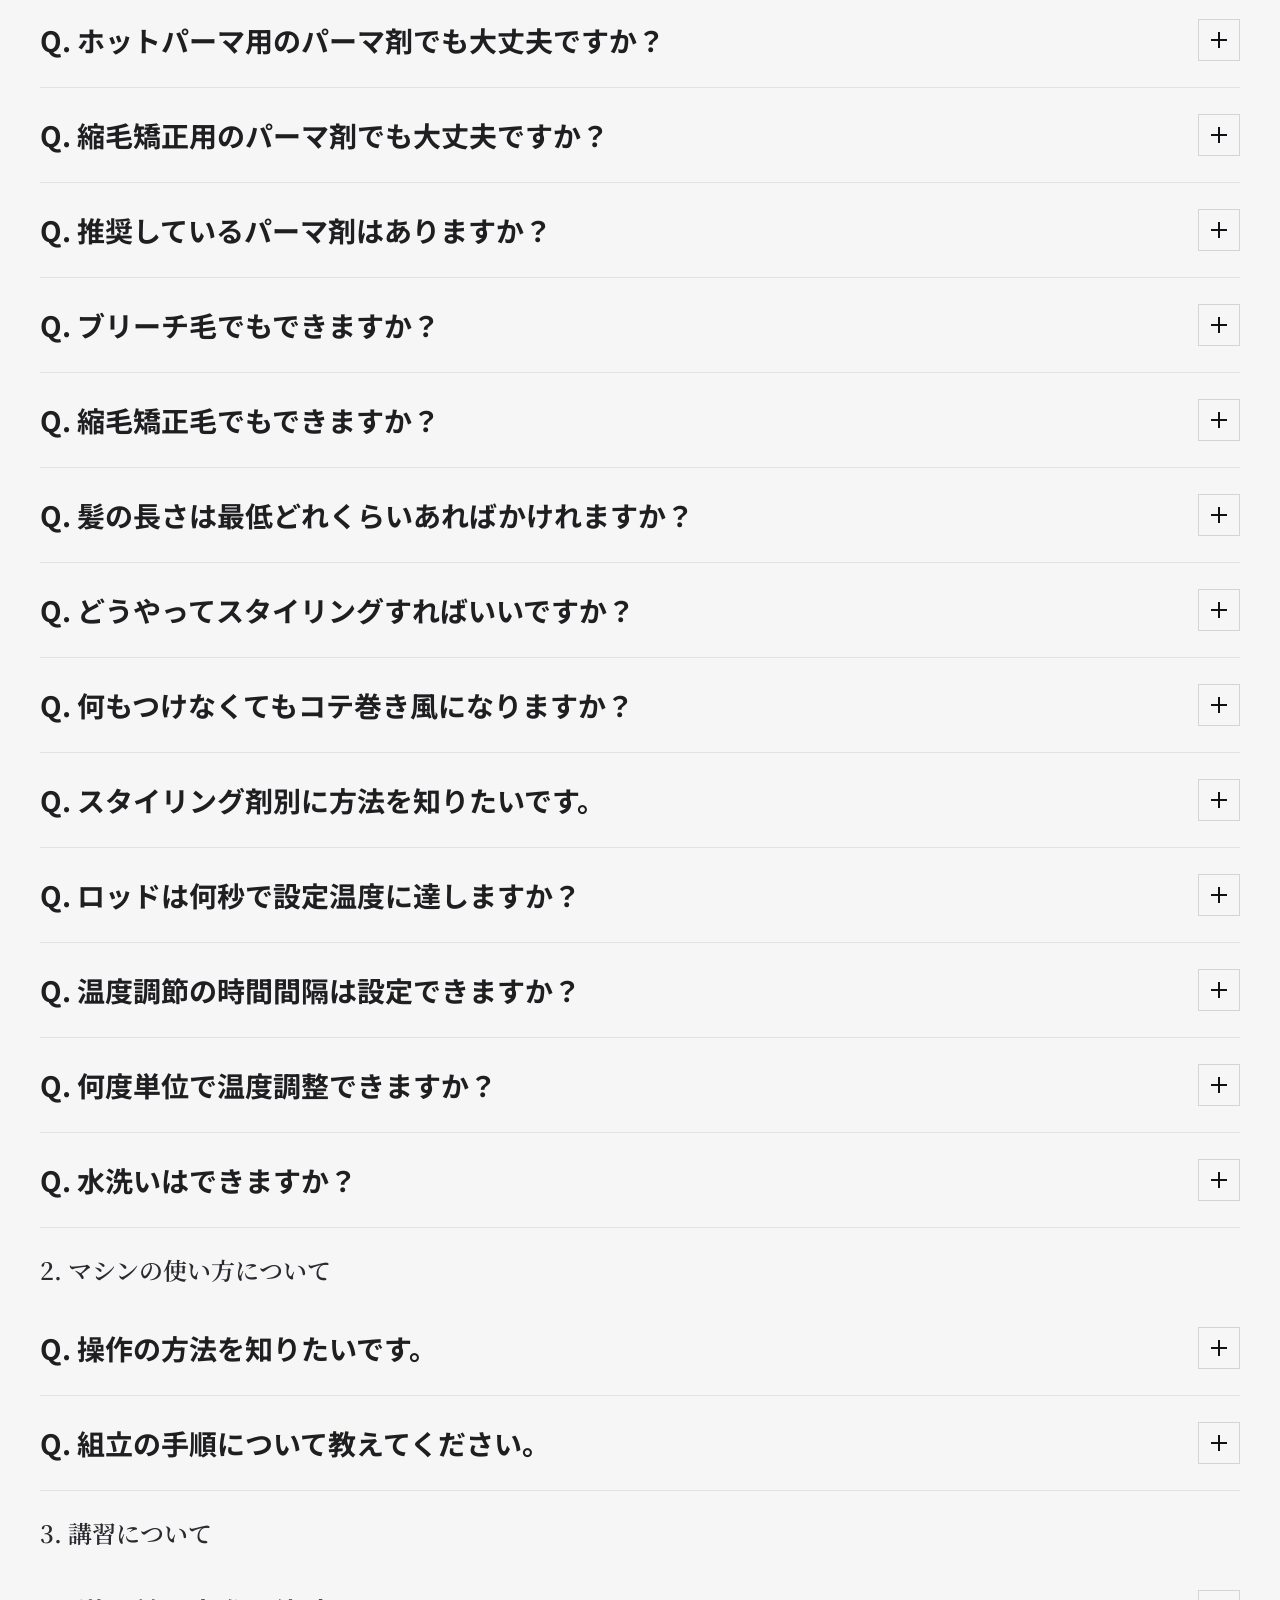
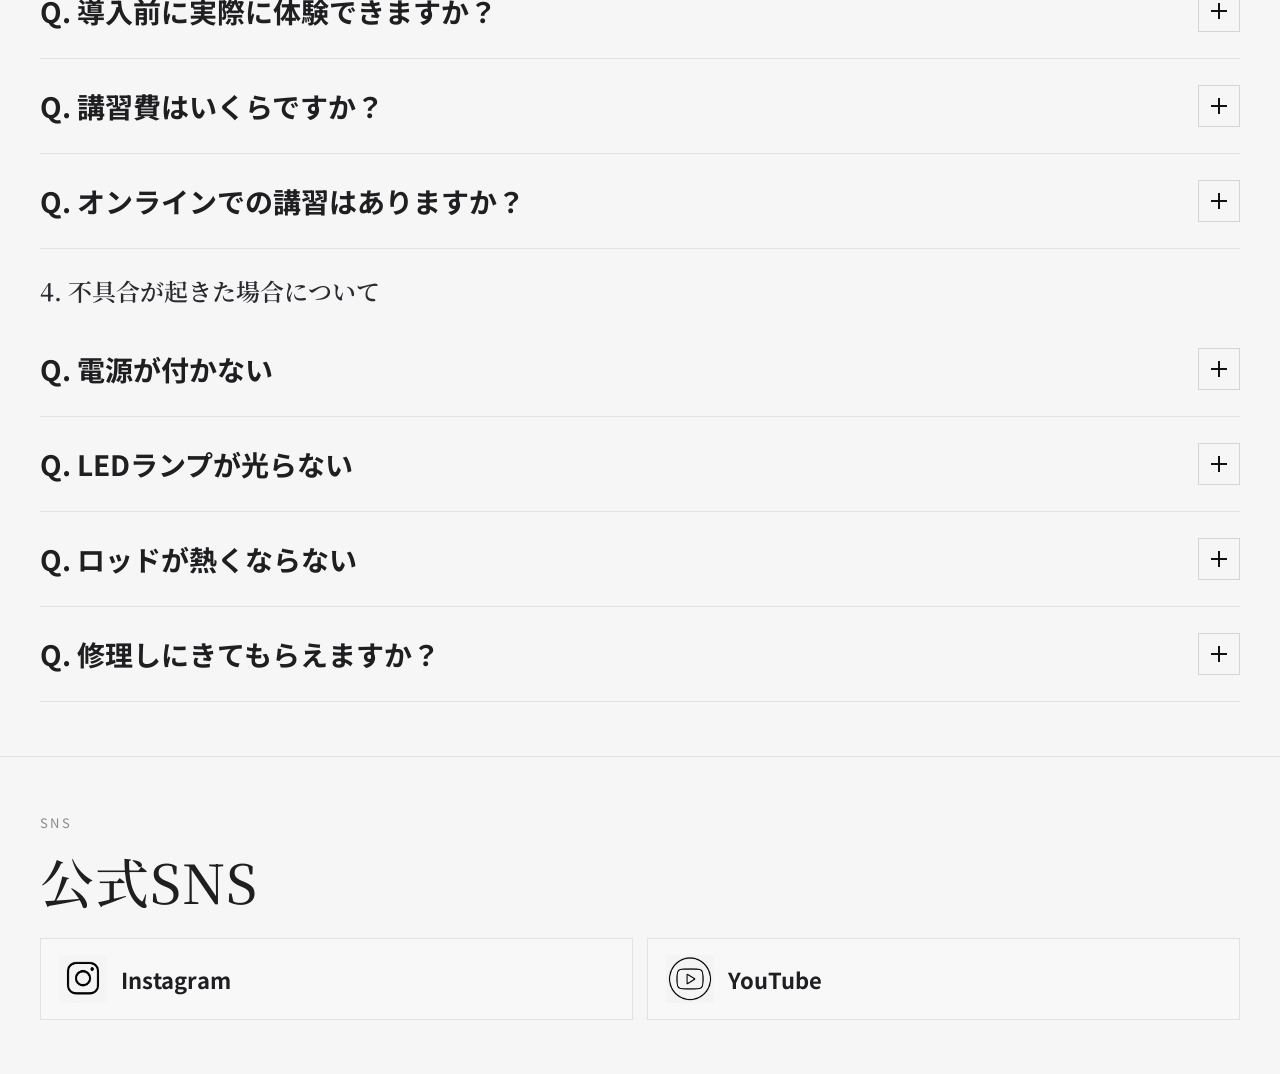
==== commit 4f09f2c6: "Add files via upload" ====
--- a/zerogra_hp_codex/index.html
+++ b/zerogra_hp_codex/index.html
@@ -49,7 +49,7 @@
           <h1>ZERO GRA<br />WAVE</h1>
           <p class="lead">新時代のデジタルパーマ機で<br />リピーター増加・単価アップを実現</p>
           <p class="sub">美容大国 韓国で生まれた最新テクノロジーが、
-            あなたのサロンを次のステージ導きます。</p>
+            あなたのサロンを次のステージへ導きます。</p>
 
           <div class="stats">
             <div>
@@ -109,7 +109,7 @@
           <div class="solution-head">
             <p class="section-label">SOLUTION</p>
             <h2>ZERO GRA WAVEが<br />すべてを解決します。</h2>
-            <p>無重力カメラミックロッド×LLLT搭載の最新テクノロジーで、
+            <p>無重力セラミックロッド×LLLT搭載の最新テクノロジーで、
               美しいカールとダメージレスを両立。サロンの価値を一段と高めます。</p>
           </div>
           <div class="solution-machine" aria-hidden="true"></div>
--- a/zerogra_hp_codex/style.css
+++ b/zerogra_hp_codex/style.css
@@ -62,15 +62,29 @@
   white-space: nowrap;
 }
 
-
-.gnav a {
-  font-size: 1.3rem;
-  color: #3f3f45;
-  text-decoration: none;
-}
-.mobile-quick-links {
-  display: none;
-}
+.gnav {
+  margin-left: auto;
+  display: flex;
+  align-items: center;
+}
+
+.gnav a {
+  display: inline-flex;
+  align-items: center;
+  font-size: 1.35rem;
+  color: #3f3f45;
+  text-decoration: none;
+  white-space: nowrap;
+}
+
+.gnav a + a {
+  margin-left: 24px;
+}
+
+
+.mobile-quick-links {
+  display: none;
+}
 .mobile-drawer {
   display: none;
 }
@@ -851,4 +865,3 @@
 
 
 
-
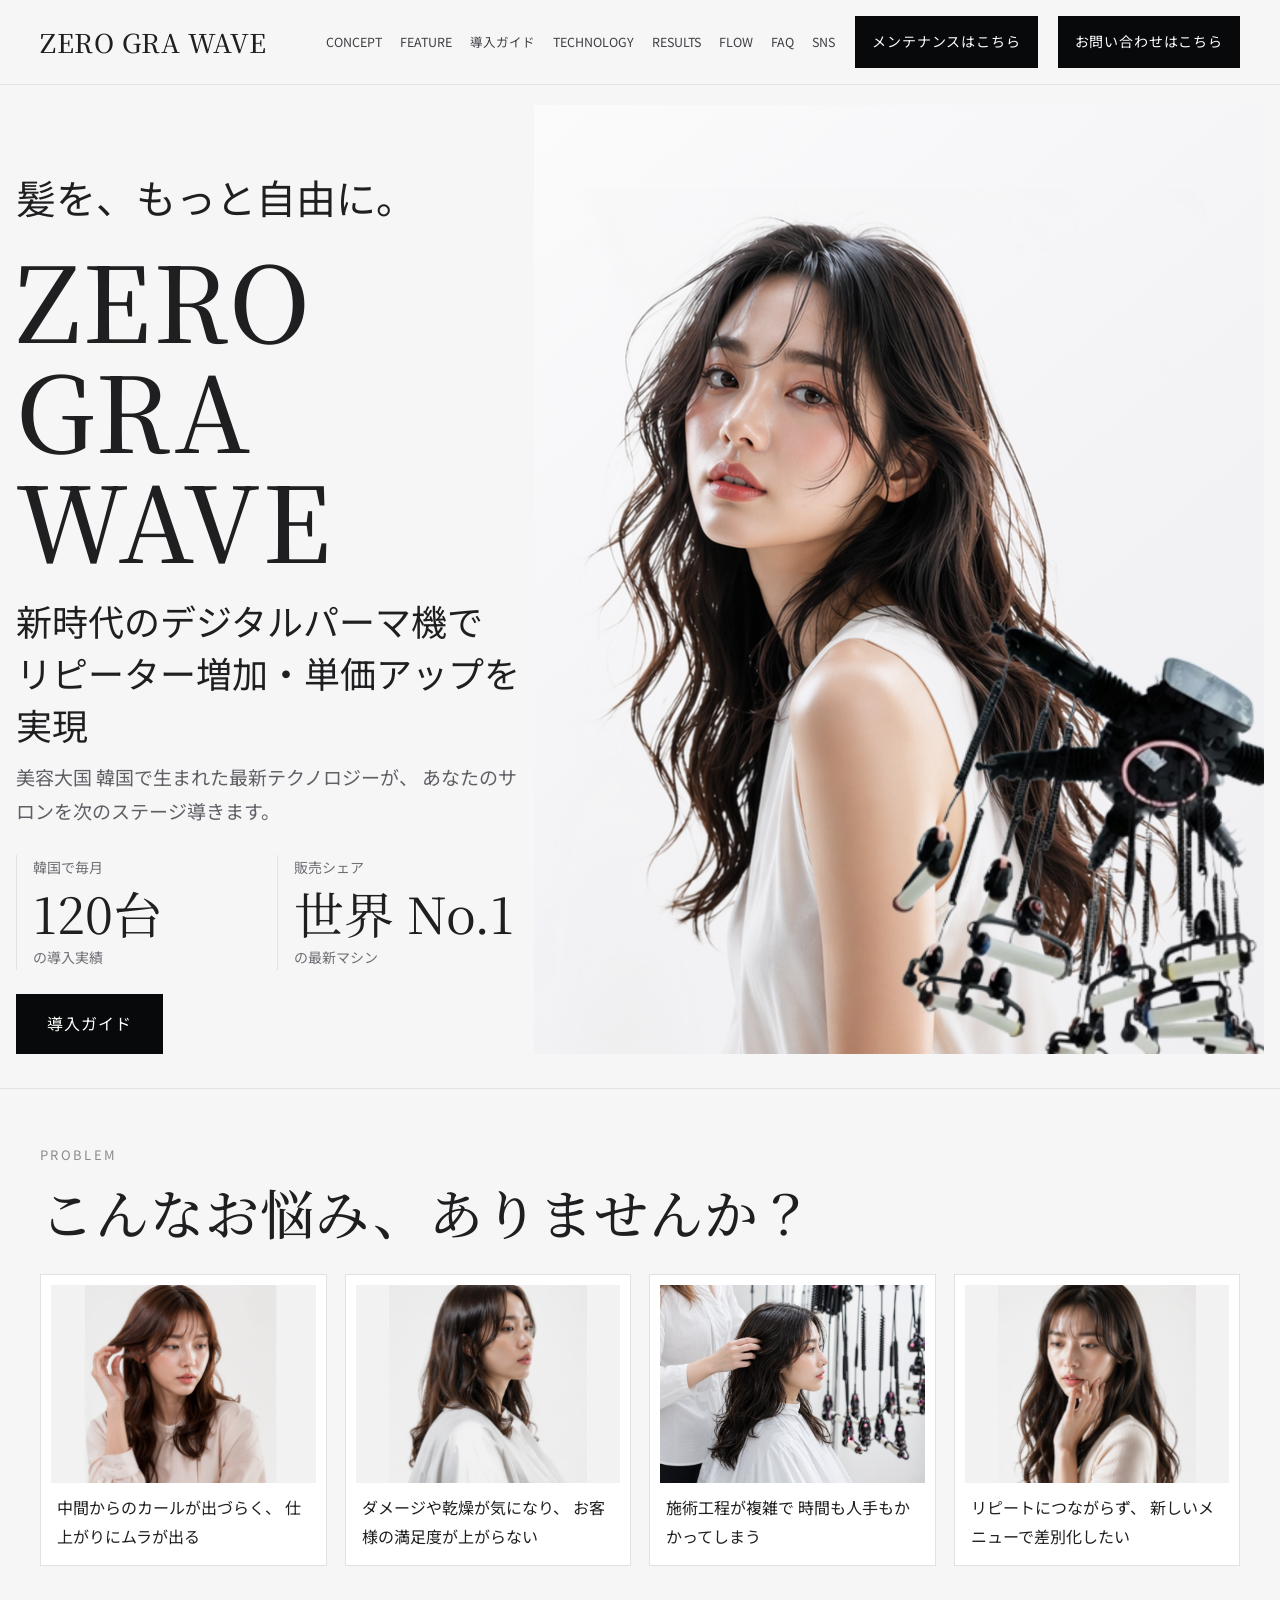
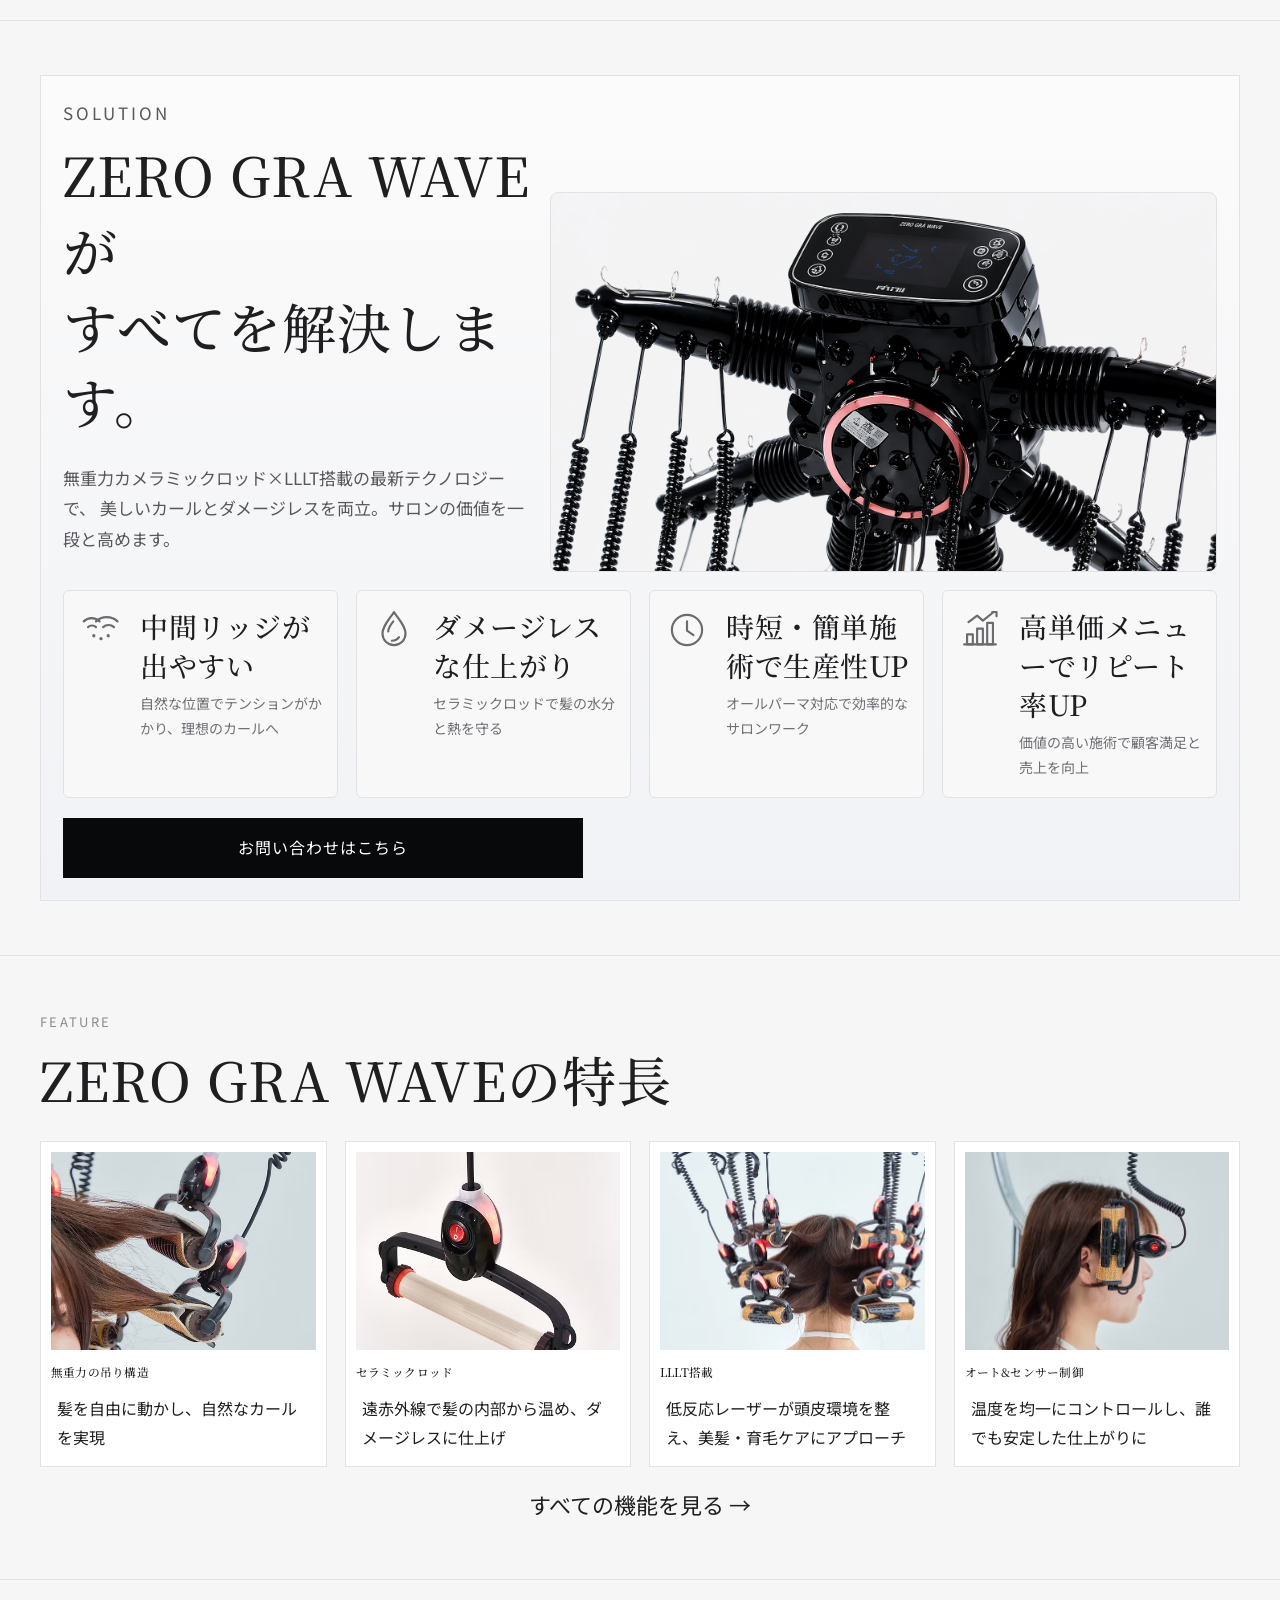
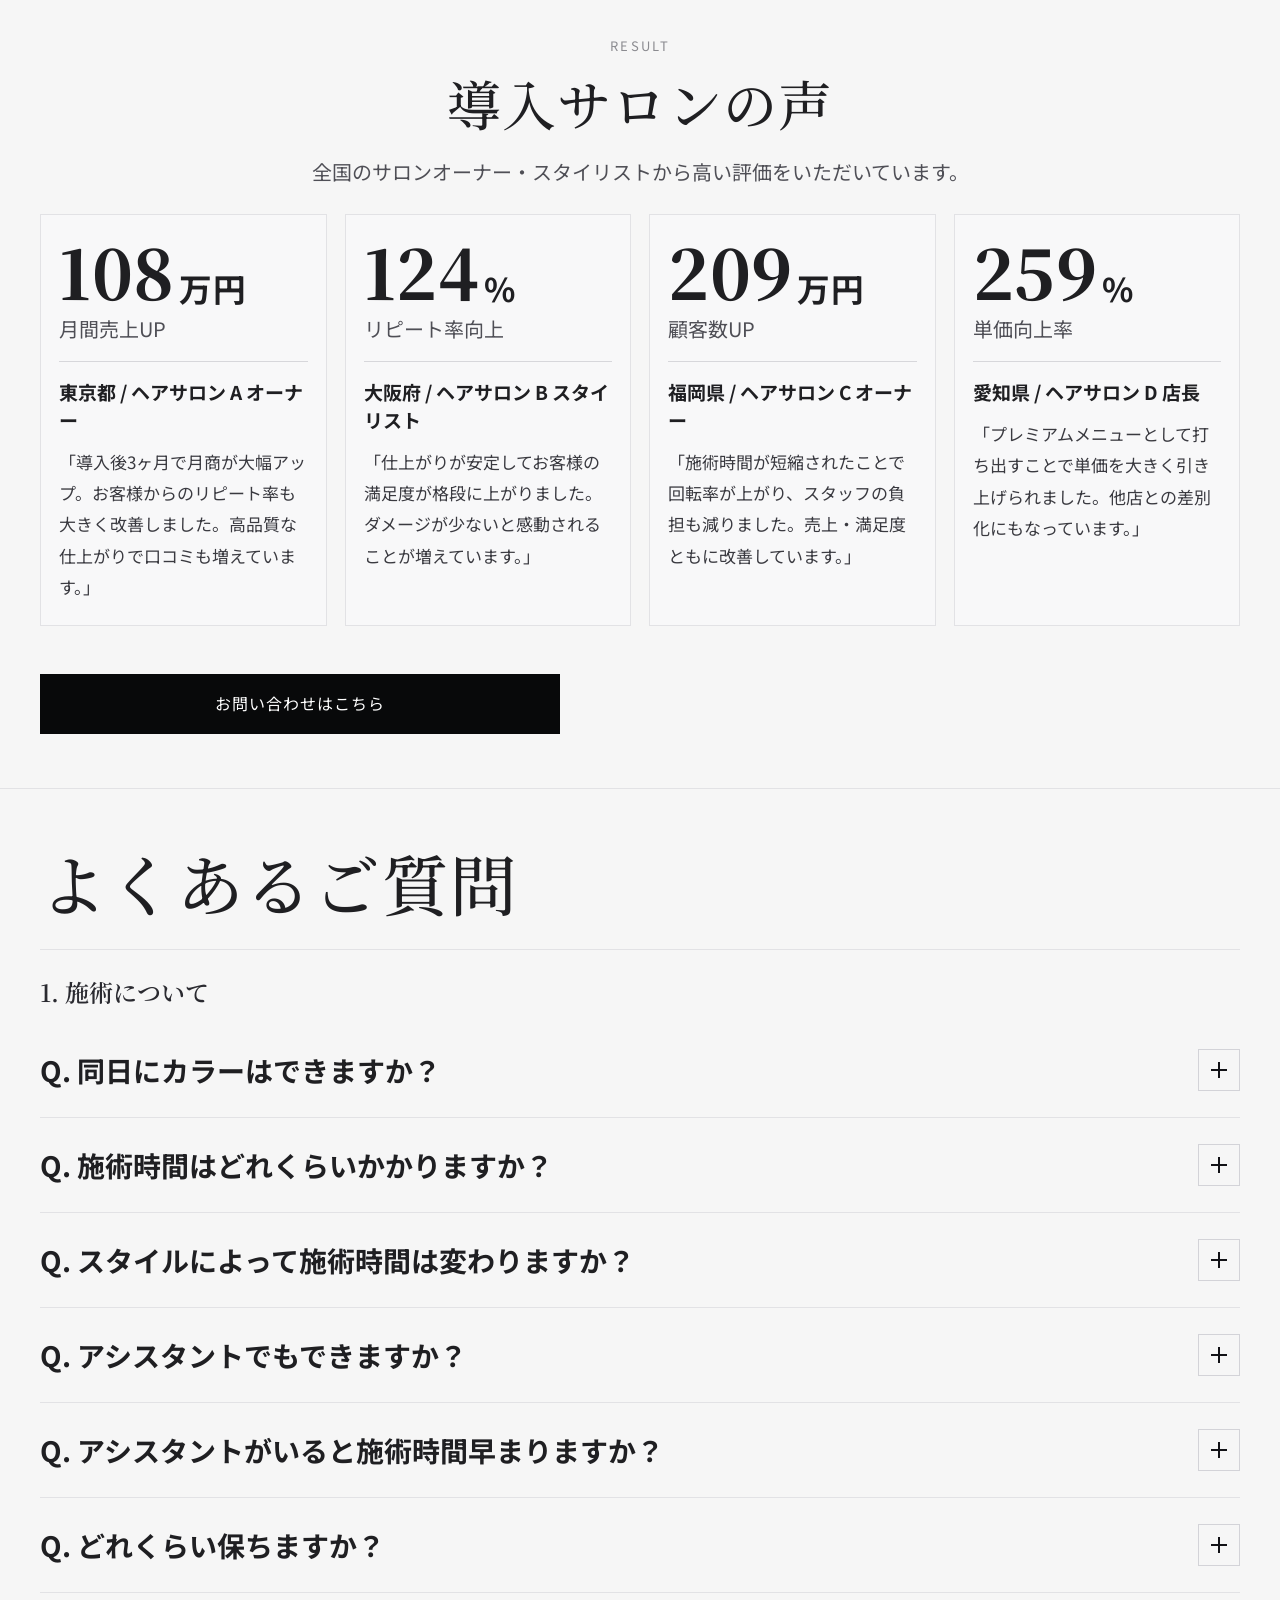
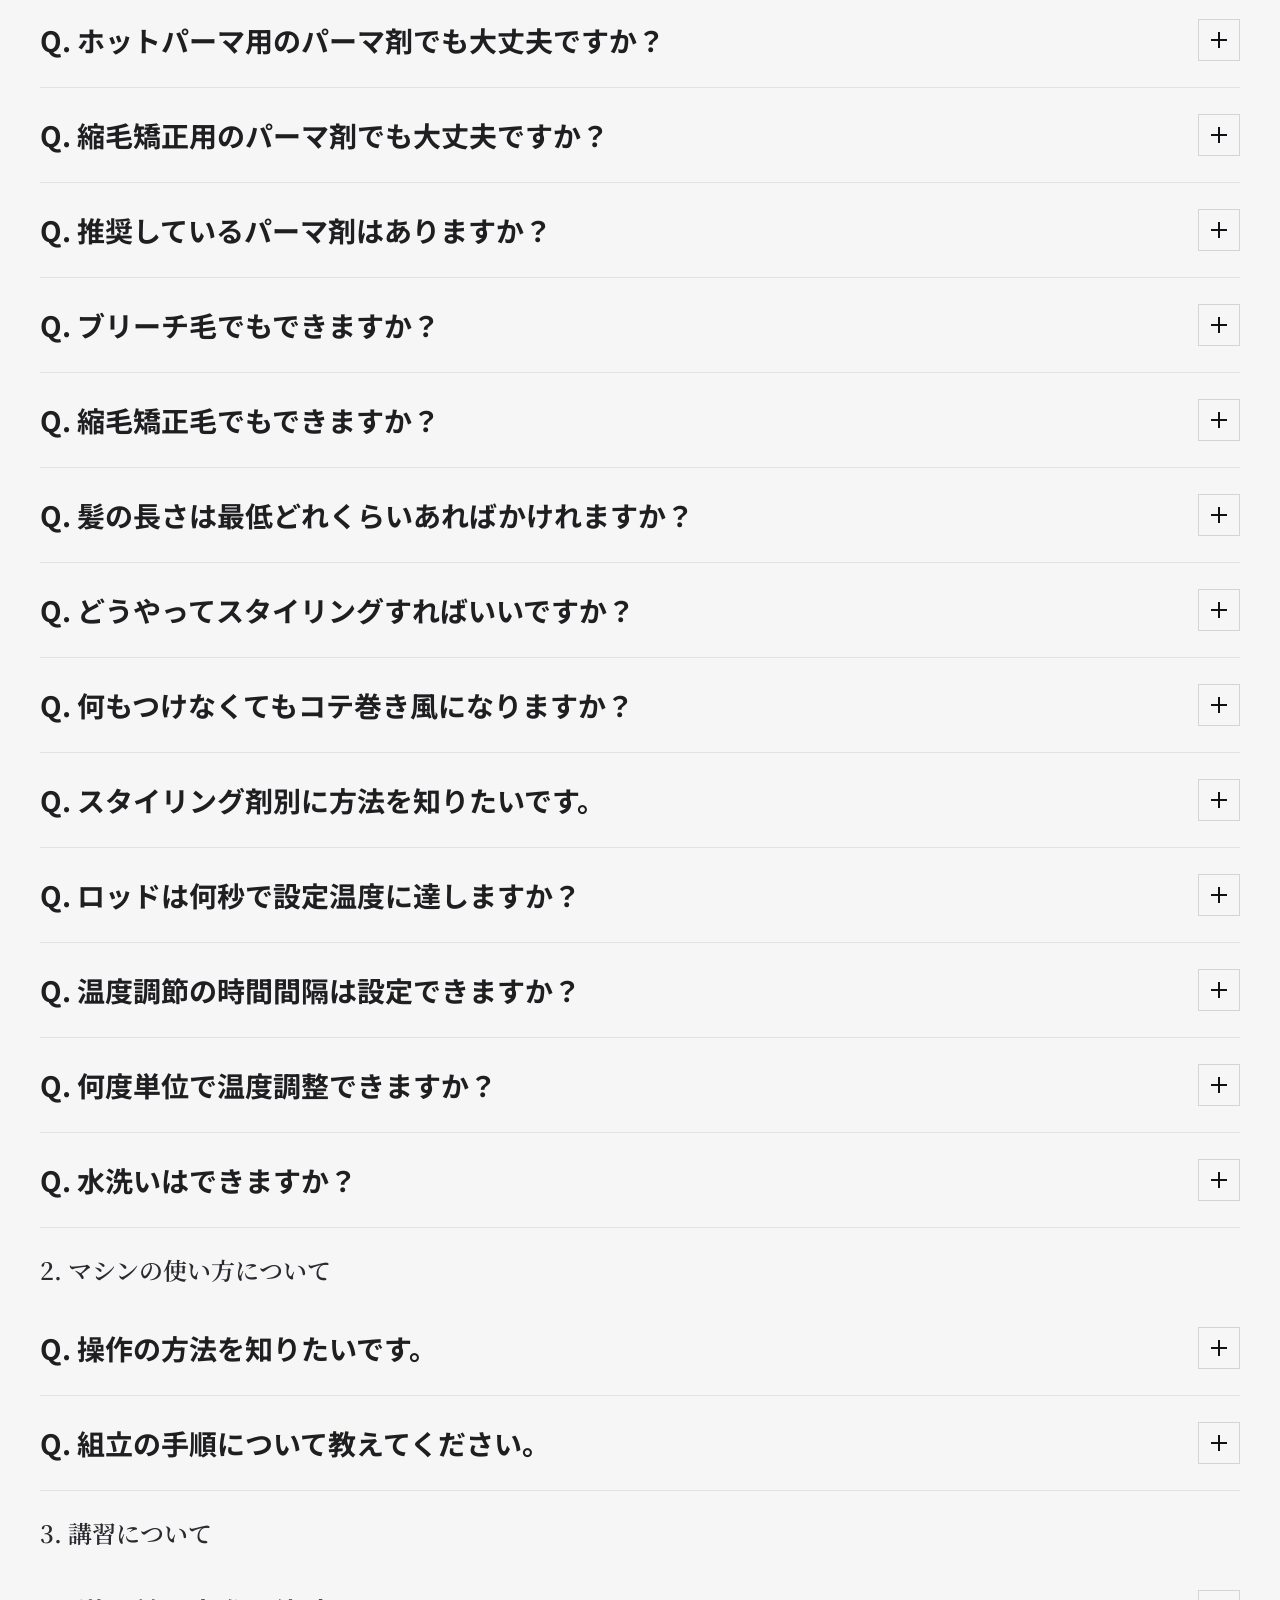
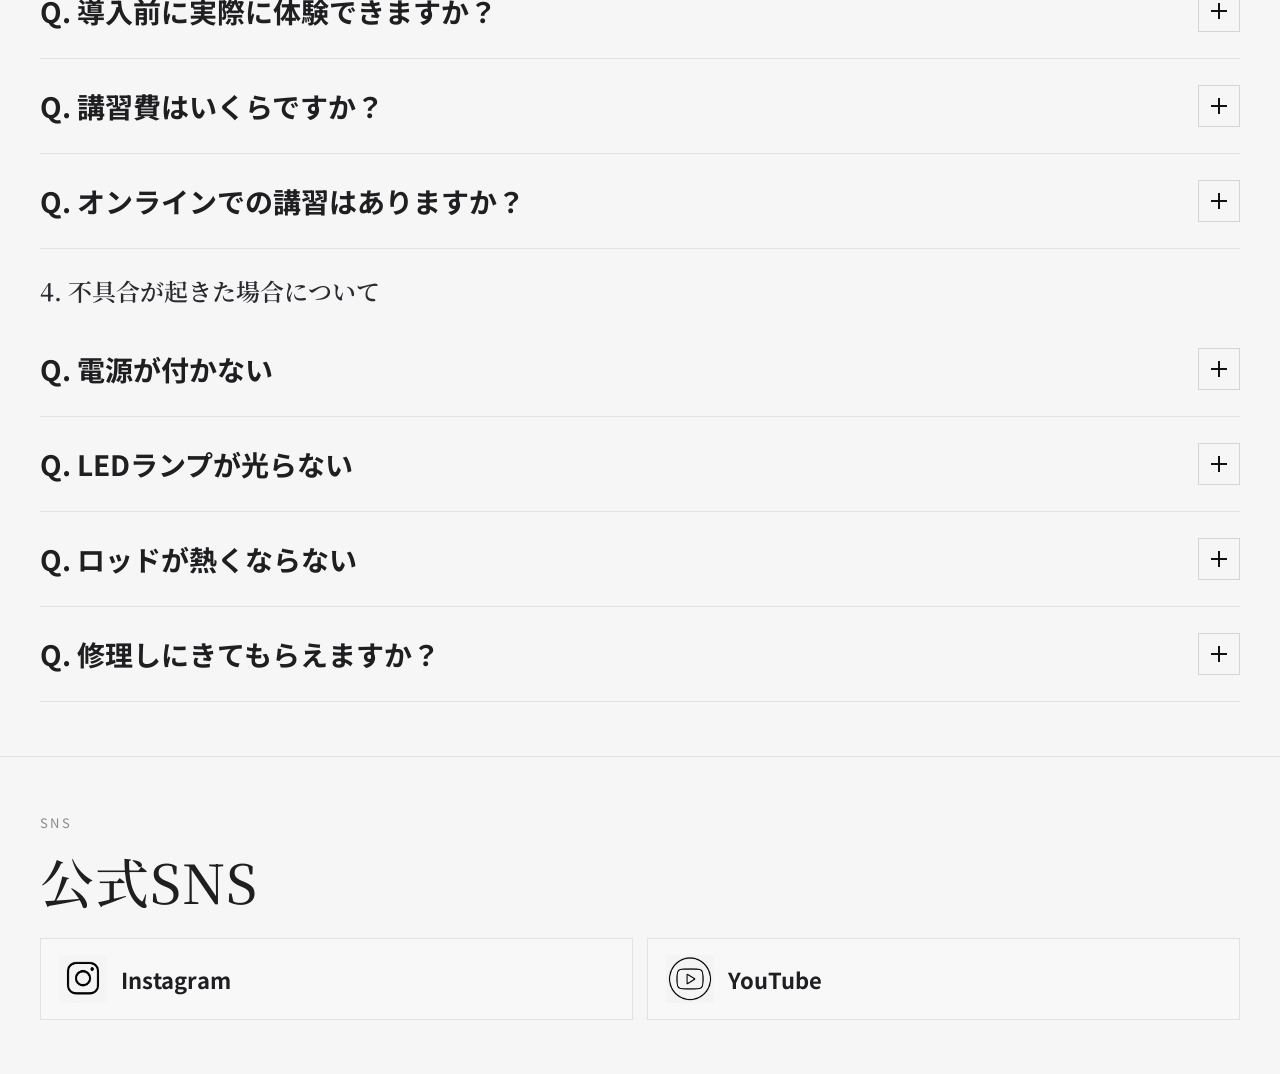
==== commit 33aeaade: "Add online guide page" ====
--- a/zerogra_hp_codex/index.html
+++ b/zerogra_hp_codex/index.html
@@ -15,27 +15,28 @@
       <a class="logo" href="./index.html">ZERO GRA WAVE</a>
       <nav class="gnav" aria-label="グローバルナビゲーション">
         <a href="#concept">CONCEPT</a>
-        <a href="#feature">FEATURE</a>
+        <a href="#feature">FEATURE</a>
+        <a href="./online-guide.html">導入ガイド</a>
         <a href="#technology">TECHNOLOGY</a>
         <a href="#results">RESULTS</a>
         <a href="#flow">FLOW</a>
         <a href="#faq">FAQ</a>
         <a href="#sns">SNS</a>
-      </nav>
-      <div class="mobile-quick-links" aria-label="モバイルクイックリンク" style="display:none;">
-        <a href="#faq">FAQ</a>
-        <a href="#sns">SNS</a>
-      </div>
+      </nav>
+      <div class="mobile-quick-links" aria-label="モバイルクイックリンク" style="display:none;"></div>
+      <a class="btn btn-sm btn-outline" href="./maintenance.html">メンテナンスはこちら</a>
       <a class="btn btn-sm" href="./contact.html">お問い合わせはこちら</a>
       <button class="menu-btn" aria-label="メニューを開く" aria-expanded="false" aria-controls="mobile-drawer">☰</button>
       <nav class="mobile-drawer" id="mobile-drawer" aria-label="モバイルメニュー">
         <a href="#concept">CONCEPT</a>
-        <a href="#feature">FEATURE</a>
+        <a href="#feature">FEATURE</a>
+        <a href="./online-guide.html">導入ガイド</a>
         <a href="#technology">TECHNOLOGY</a>
         <a href="#results">RESULTS</a>
         <a href="#flow">FLOW</a>
         <a href="#faq">FAQ</a>
         <a href="#sns">SNS</a>
+        <a href="./maintenance.html">メンテナンスはこちら</a>
         <a class="mobile-drawer-contact" href="./contact.html">お問い合わせはこちら</a>
       </nav>
     </div>
@@ -49,7 +50,7 @@
           <h1>ZERO GRA<br />WAVE</h1>
           <p class="lead">新時代のデジタルパーマ機で<br />リピーター増加・単価アップを実現</p>
           <p class="sub">美容大国 韓国で生まれた最新テクノロジーが、
-            あなたのサロンを次のステージへ導きます。</p>
+            あなたのサロンを次のステージ導きます。</p>
 
           <div class="stats">
             <div>
@@ -64,7 +65,7 @@
             </div>
           </div>
 
-          <a class="btn" href="./contact.html">お問い合わせはこちら</a>
+          <a class="btn" href="./online-guide.html">導入ガイド</a>
         </div>
 
         <div class="hero-visual" aria-hidden="true">
@@ -109,7 +110,7 @@
           <div class="solution-head">
             <p class="section-label">SOLUTION</p>
             <h2>ZERO GRA WAVEが<br />すべてを解決します。</h2>
-            <p>無重力セラミックロッド×LLLT搭載の最新テクノロジーで、
+            <p>無重力カメラミックロッド×LLLT搭載の最新テクノロジーで、
               美しいカールとダメージレスを両立。サロンの価値を一段と高めます。</p>
           </div>
           <div class="solution-machine" aria-hidden="true"></div>
@@ -574,13 +575,14 @@
         window.scrollTo(0, 0);
       }
     })();
-  </script>
+  </script>
 </body>
 </html>
+
+
+
+
+
+
+
 
-
-
-
-
-
-
--- a/zerogra_hp_codex/style.css
+++ b/zerogra_hp_codex/style.css
@@ -52,7 +52,7 @@
   height: 84px;
   display: flex;
   align-items: center;
-  gap: 28px;
+  gap: 20px;
 }
 
 .logo {
@@ -71,23 +71,23 @@
 .gnav a {
   display: inline-flex;
   align-items: center;
-  font-size: 1.35rem;
+  font-size: 1.25rem;
   color: #3f3f45;
   text-decoration: none;
   white-space: nowrap;
 }
 
 .gnav a + a {
-  margin-left: 24px;
+  margin-left: 18px;
 }
 
 
 .mobile-quick-links {
   display: none;
 }
-.mobile-drawer {
-  display: none;
-}
+.mobile-drawer {
+  display: none;
+}
 
 
 .btn {
@@ -101,17 +101,33 @@
   padding: 0 30px;
   font-size: 1.6rem;
   letter-spacing: 0.06em;
+  border: 1.5px solid var(--accent);
+  transition: background 0.2s, color 0.2s, border-color 0.2s;
+}
+
+.btn:hover {
+  background: transparent;
+  color: var(--accent);
 }
 
 .btn::after {
-  content: "→";
-  margin-left: 10px;
+  content: none;
 }
 
 .btn-sm {
   min-height: 52px;
   font-size: 1.4rem;
-  padding: 0 18px;
+  padding: 0 16px;
+}
+
+.btn-outline {
+  background: var(--accent);
+  color: #fff;
+  border: 1.5px solid var(--accent);
+}
+
+.btn-outline::after {
+  content: none;
 }
 
 .menu-btn {
@@ -601,9 +617,12 @@
     display: none;
   }
 
-  .mobile-quick-links {
-    display: flex !important;
-    gap: 12px;
+  .mobile-quick-links {
+    display: none !important;
+  }
+
+  .menu-btn {
+    display: block;
     margin-left: auto;
   }
 
@@ -858,10 +877,11 @@
     font-size: 1.8rem;
   }
 }
+
+
+
+
+
+
+
 
-
-
-
-
-
-
